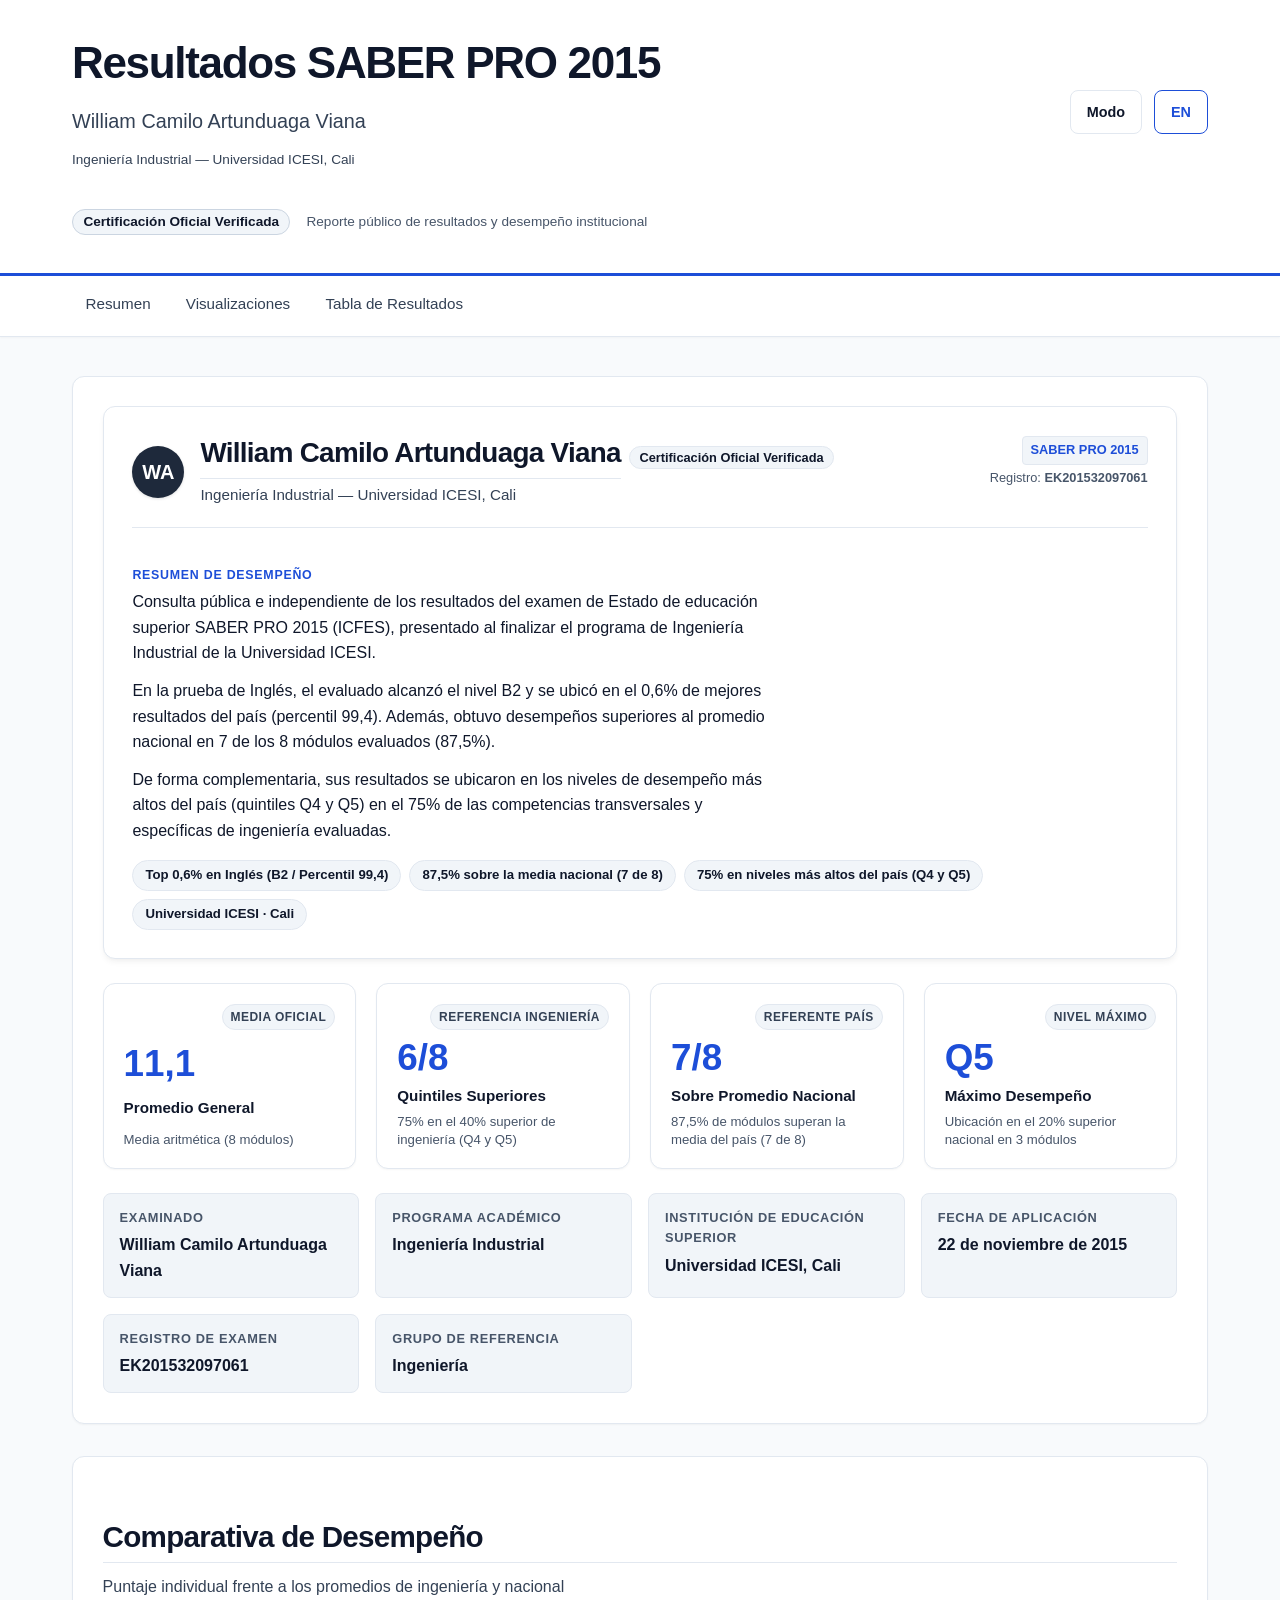
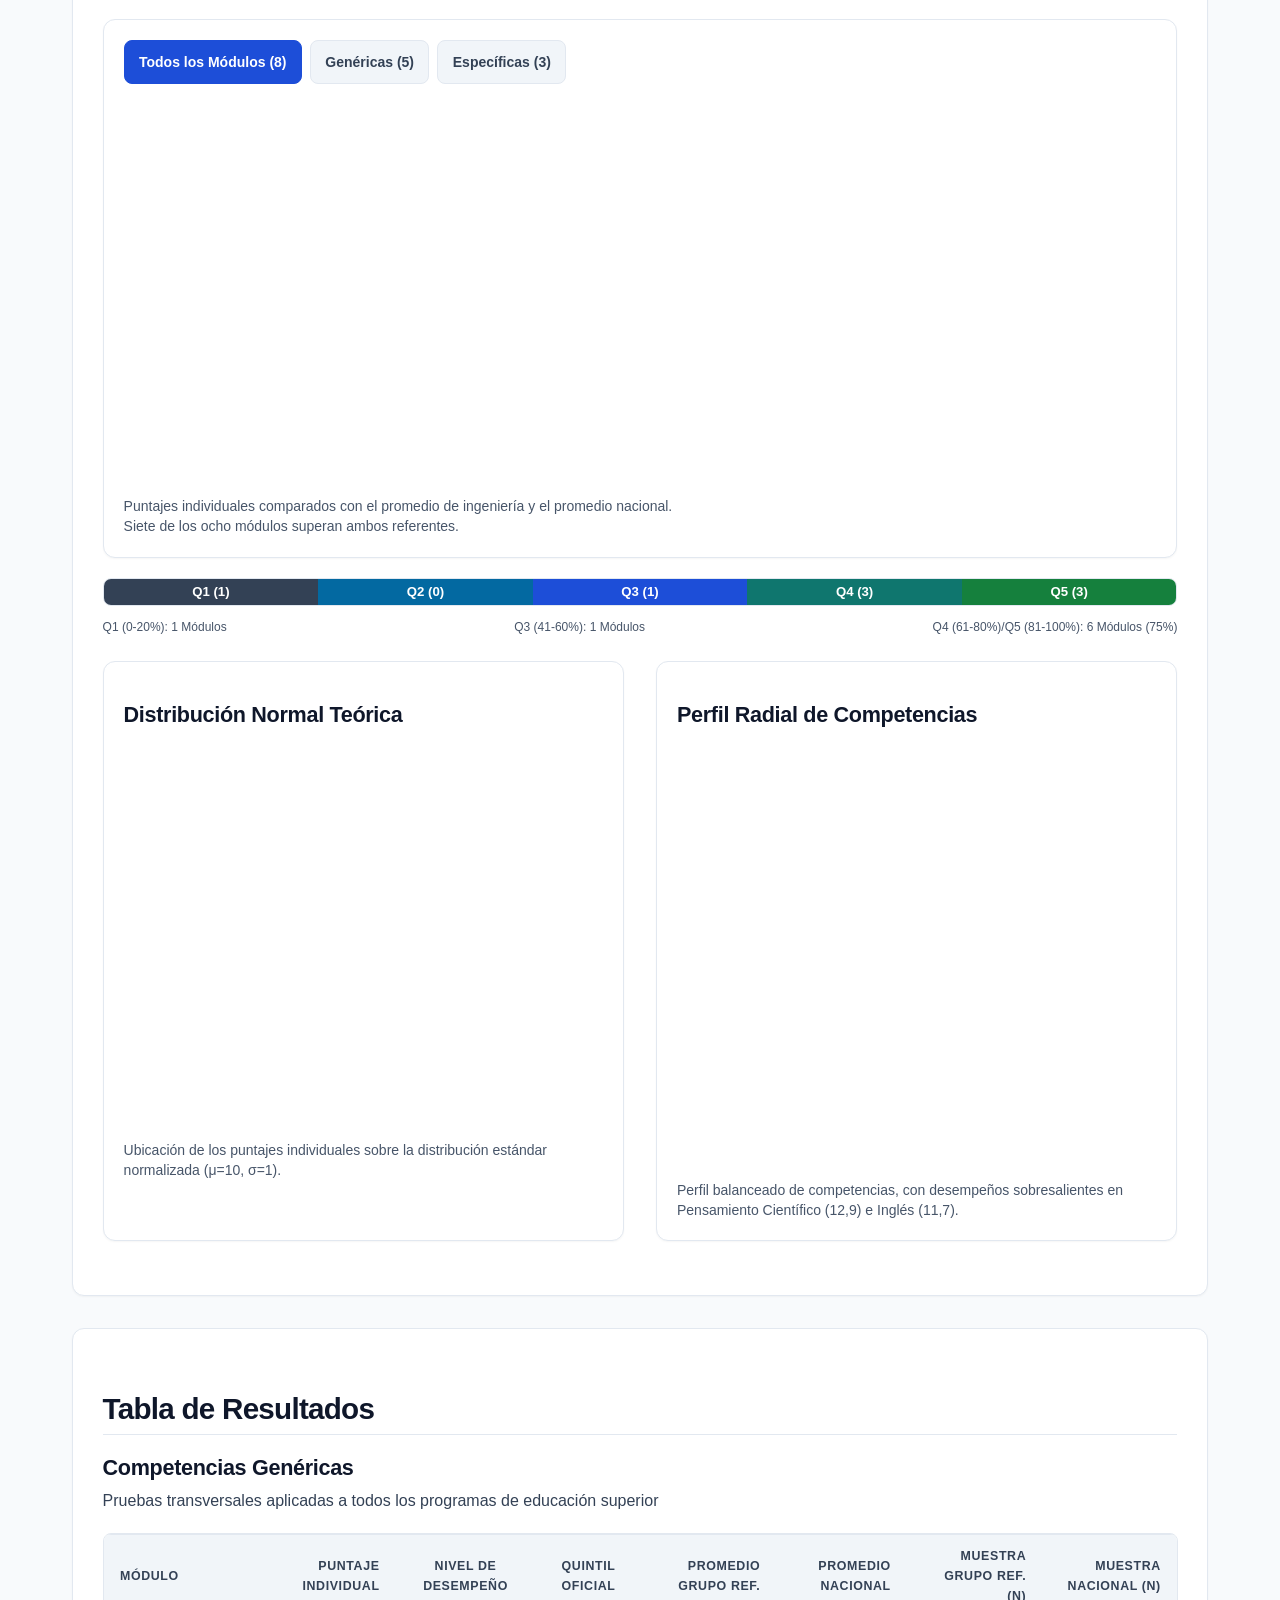
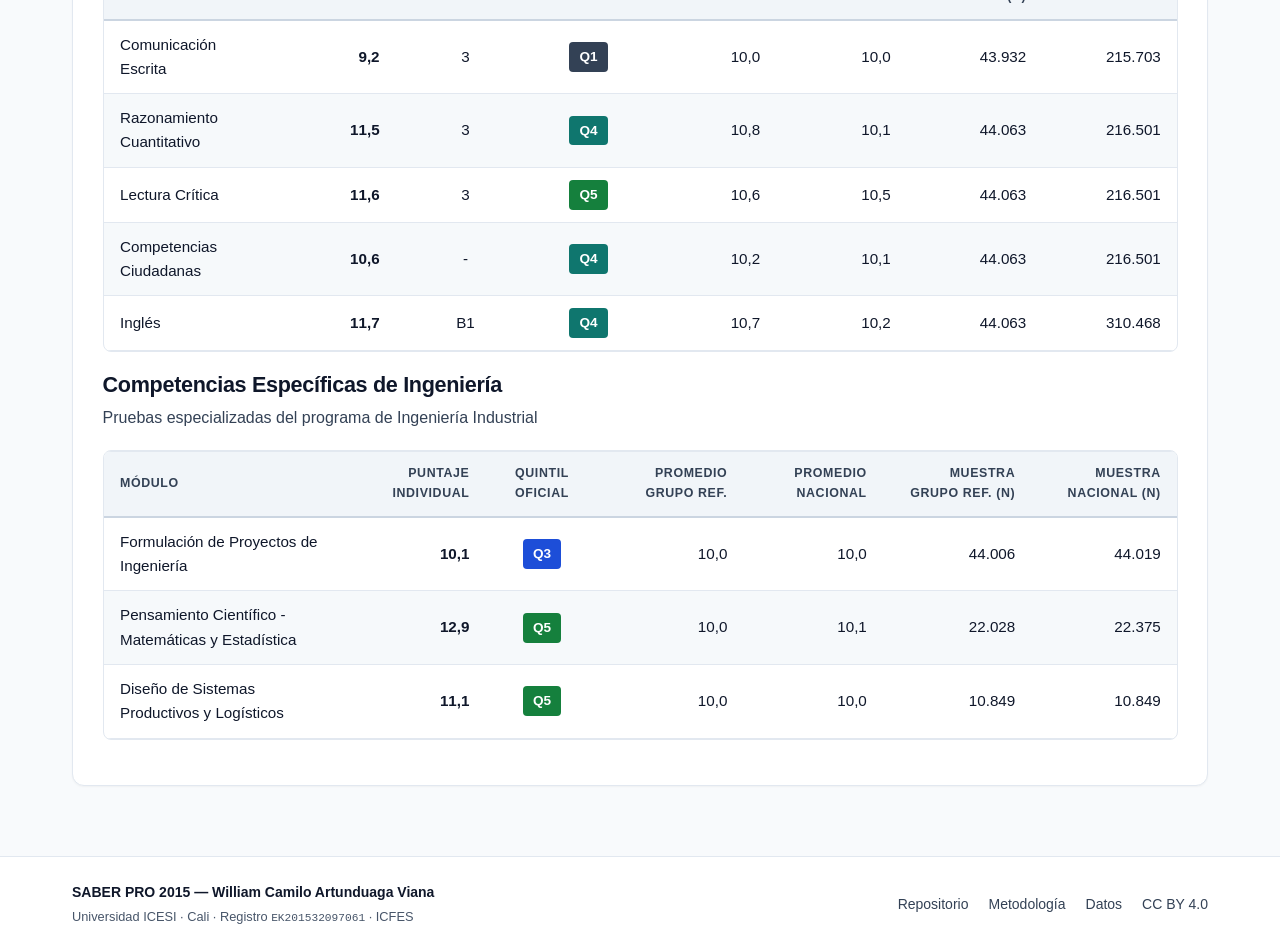
==== docs/index.html @ ed4ffded "refactor(copy): refine executive summary narrative for natural citizen comprehension" ====
<!DOCTYPE html>
<html lang="es">
<head>
    <meta charset="UTF-8">
    <meta name="viewport" content="width=device-width, initial-scale=1.0">
    <meta name="description" content="Visualización, consulta y verificación estadística independiente de los resultados oficiales del examen ICFES Saber Pro 2015 para William Camilo Artunduaga Viana (Universidad ICESI, Cali).">
    <meta name="author" content="William Camilo Artunduaga Viana">
    <title>Resultados Oficiales SABER PRO 2015 | William Camilo Artunduaga Viana</title>

    <!-- Modular CSS (Zero CDN Dependencies) -->
    <link rel="stylesheet" href="css/variables.css">
    <link rel="stylesheet" href="css/typography.css">
    <link rel="stylesheet" href="css/layout.css">
    <link rel="stylesheet" href="css/components.css">
    <link rel="stylesheet" href="css/accessibility.css">

    <!-- Locally Vendored Chart.js 4.4.x -->
    <script src="vendor/chart.umd.min.js"></script>

    <!-- Universal Locales -->
    <script type="module" src="locales/es.js"></script>
    <script type="module" src="locales/en.js"></script>

    <!-- Application Module -->
    <script type="module" src="js/app.js"></script>
</head>
<body>
    <!-- WCAG 2.1 AA Accessible Skip-to-Content Link -->
    <a href="#main-content" class="skip-link" data-i18n="nav.skip_link">Saltar al contenido principal</a>

    <!-- Semantic Header Landmark (Meta / React App Bar Style) -->
    <header class="site-header">
        <div class="container">
            <div class="header-top">
                <div class="header-main">
                    <h1 data-i18n="header.title">Resultados SABER PRO 2015</h1>
                    <p class="lead" data-i18n="header.subtitle">William Camilo Artunduaga Viana</p>
                    <p class="text-small" data-i18n="header.degree_info">Ingeniería Industrial — Universidad ICESI, Cali</p>
                </div>
                <div class="controls-bar" role="toolbar" aria-label="Controles de accesibilidad e idioma">
                    <button id="btnThemeToggle" class="btn btn-theme" type="button" aria-label="Alternar modo oscuro / claro" aria-pressed="false" data-i18n-aria="nav.theme_toggle_aria">
                        <span class="theme-text" aria-hidden="true">Modo</span>
                        <span class="visually-hidden">Tema</span>
                    </button>
                    <button id="btnLangToggle" class="btn btn-lang" type="button" aria-label="Cambiar idioma a inglés" aria-pressed="false" data-i18n-aria="nav.language_toggle_aria">
                        <span class="lang-text">EN</span>
                    </button>
                </div>
            </div>
            <div class="header-badges">
                <span class="badge badge-official" data-i18n="header.official_badge">Certificación Oficial Verificada</span>
                <span class="text-small text-muted" data-i18n="header.disclaimer">Reporte público de resultados y desempeño institucional</span>
            </div>
        </div>
    </header>

    <!-- Navigation Landmark (Meta Dashboard Segment Tabs) -->
    <nav class="main-nav" aria-label="Navegación principal">
        <div class="container nav-container">
            <ul class="nav-links">
                <li><a href="#summary" class="nav-link" data-i18n="nav.summary">Resumen</a></li>
                <li><a href="#visualizations" class="nav-link" data-i18n="nav.visualizations">Visualizaciones</a></li>
                <li><a href="#tables" class="nav-link" data-i18n="nav.tables">Tabla de Resultados</a></li>
            </ul>
        </div>
    </nav>

    <!-- Main Content Landmark -->
    <main id="main-content" class="container">
        <!-- Section 1: Candidate & Executive Summary (Meta / React Dashboard Style) -->
        <section class="page-section" id="summary" aria-labelledby="heading-summary">
            <!-- Hero Executive Card -->
            <div class="executive-hero-card">
                <div class="hero-header">
                    <div class="hero-identity">
                        <div class="hero-avatar" aria-hidden="true">WA</div>
                        <div>
                            <div class="hero-title-row">
                                <h2 id="heading-summary" class="hero-candidate-name" data-i18n="candidate_info.candidate_name">William Camilo Artunduaga Viana</h2>
                                <span class="badge badge-verified" data-i18n="header.official_badge">Certificación Oficial ICFES</span>
                            </div>
                            <p class="hero-degree" data-i18n="header.degree_info">Ingeniería Industrial — Universidad ICESI, Cali</p>
                        </div>
                    </div>
                    <div class="hero-exam-badge">
                        <span class="exam-tag">SABER PRO 2015</span>
                        <span class="exam-reg">Registro: <strong data-i18n="candidate_info.registration_value">EK201532097061</strong></span>
                    </div>
                </div>

                <div class="hero-summary-box">
                    <h3 class="summary-kicker" data-i18n="header.summary_kicker">Resumen de Desempeño</h3>
                    <div class="hero-narrative">
                        <p data-i18n="header.narrative_p1">
                            Consulta pública e independiente de los resultados del examen de Estado de educación superior SABER PRO 2015 (ICFES), presentado al finalizar el programa de Ingeniería Industrial de la Universidad ICESI.
                        </p>
                        <p data-i18n="header.narrative_p2">
                            En la prueba de Inglés, el evaluado alcanzó el nivel B2 y se ubicó en el 0,6% de mejores resultados del país (percentil 99,4). Además, obtuvo desempeños superiores al promedio nacional en 7 de los 8 módulos evaluados (87,5%).
                        </p>
                        <p data-i18n="header.narrative_p3">
                            De forma complementaria, sus resultados se ubicaron en los niveles de desempeño más altos del país (quintiles Q4 y Q5) en el 75% de las competencias transversales y específicas de ingeniería evaluadas.
                        </p>
                    </div>
                    <div class="hero-chips-group">
                        <span class="hero-chip" data-i18n="header.chip_english">Top 0,6% en Inglés (B2 / Percentil 99,4)</span>
                        <span class="hero-chip" data-i18n="header.chip_national">87,5% sobre la media nacional (7 de 8)</span>
                        <span class="hero-chip" data-i18n="header.chip_quintiles">75% en niveles más altos del país (Q4 y Q5)</span>
                        <span class="hero-chip" data-i18n="header.chip_institution">Universidad ICESI · Cali</span>
                    </div>
                </div>
            </div>

            <!-- Key Performance Indicator Cards (Meta Dashboard KPI Grid) -->
            <div class="stats-grid">
                <div class="stat-card" id="card-mean">
                    <div class="stat-card-header">
                        <span class="stat-badge">Media Oficial</span>
                    </div>
                    <div class="stat-number">11.2</div>
                    <div class="stat-label" data-i18n="stats.arithmetic_mean.title">Promedio General</div>
                    <div class="stat-sublabel" data-i18n="stats.arithmetic_mean.subtitle">Media aritmética en escala 1 a 20 (8 módulos)</div>
                </div>
                <div class="stat-card" id="card-quintiles">
                    <div class="stat-card-header">
                        <span class="stat-badge">Referencia Ingeniería</span>
                    </div>
                    <div class="stat-number">6/8</div>
                    <div class="stat-label" data-i18n="stats.high_quintiles.title">Quintiles Superiores</div>
                    <div class="stat-sublabel" data-i18n="stats.high_quintiles.subtitle">75% en el 40% superior de ingeniería (Q4 y Q5)</div>
                </div>
                <div class="stat-card" id="card-above-nac">
                    <div class="stat-card-header">
                        <span class="stat-badge">Referente País</span>
                    </div>
                    <div class="stat-number">7/8</div>
                    <div class="stat-label" data-i18n="stats.above_national.title">Sobre Promedio Nacional</div>
                    <div class="stat-sublabel" data-i18n="stats.above_national.subtitle">87,5% de módulos superan la media del país (7 de 8)</div>
                </div>
                <div class="stat-card" id="card-top-performance">
                    <div class="stat-card-header">
                        <span class="stat-badge">Nivel Máximo</span>
                    </div>
                    <div class="stat-number">Q5</div>
                    <div class="stat-label" data-i18n="stats.top_performance.title">Máximo Desempeño</div>
                    <div class="stat-sublabel" data-i18n="stats.top_performance.subtitle">Ubicación en el 20% superior nacional en 3 módulos</div>
                </div>
            </div>

            <!-- Candidate Metadata Grid -->
            <div class="candidate-info-grid">
                <div class="info-card">
                    <div class="info-label" data-i18n="candidate_info.candidate_label">Examinado</div>
                    <div class="info-value" data-i18n="candidate_info.candidate_name">William Camilo Artunduaga Viana</div>
                </div>
                <div class="info-card">
                    <div class="info-label" data-i18n="candidate_info.program_label">Programa Académico</div>
                    <div class="info-value" data-i18n="candidate_info.program_name">Ingeniería Industrial</div>
                </div>
                <div class="info-card">
                    <div class="info-label" data-i18n="candidate_info.institution_label">Institución</div>
                    <div class="info-value" data-i18n="candidate_info.institution_name">Universidad ICESI, Cali</div>
                </div>
                <div class="info-card">
                    <div class="info-label" data-i18n="candidate_info.date_label">Fecha de Aplicación</div>
                    <div class="info-value" data-i18n="candidate_info.date_value">22 de noviembre de 2015</div>
                </div>
                <div class="info-card">
                    <div class="info-label" data-i18n="candidate_info.registration_label">Registro de Examen</div>
                    <div class="info-value" data-i18n="candidate_info.registration_value">EK201532097061</div>
                </div>
                <div class="info-card">
                    <div class="info-label" data-i18n="candidate_info.reference_group_label">Grupo de Referencia</div>
                    <div class="info-value" data-i18n="candidate_info.reference_group_name">Ingeniería</div>
                </div>
            </div>
        </section>

        <!-- Section 2: Visualizations Suite -->
        <section class="page-section" id="visualizations" aria-labelledby="heading-visualizations">
            <h2 id="heading-visualizations" data-i18n="charts.section_title">Comparativa de Desempeño</h2>
            <p class="section-description" data-i18n="charts.section_subtitle">Puntaje individual frente a los promedios de ingeniería y nacional</p>

            <!-- Chart 1: Grouped Bar Chart -->
            <figure class="chart-figure" id="figure-comparison">
                <div class="tabs-control" role="tablist" aria-label="Filtro de módulos para gráfico de barras">
                    <button class="tab-btn active" type="button" role="tab" aria-selected="true" data-chart-filter="all">Todos los Módulos (8)</button>
                    <button class="tab-btn" type="button" role="tab" aria-selected="false" data-chart-filter="generic">Genéricas (5)</button>
                    <button class="tab-btn" type="button" role="tab" aria-selected="false" data-chart-filter="specific">Específicas (3)</button>
                </div>
                <div class="chart-wrapper">
                    <canvas id="comparisonChart" role="img" aria-label="Gráfico de barras comparativo de puntajes"></canvas>
                </div>
                <figcaption class="chart-caption" data-i18n="charts.captions.bar_chart">
                    Puntajes individuales comparados con el promedio de ingeniería y el promedio nacional. Siete de los ocho módulos superan ambos referentes.
                </figcaption>
            </figure>

            <!-- Interactive Quintile Scale -->
            <div id="quintileScaleDisplay"></div>

            <!-- Duo Grid: Bell Curve & Radar -->
            <div class="charts-grid charts-grid-duo">
                <!-- Chart 2: Standard Normal Distribution Bell Curve -->
                <figure class="chart-figure" id="figure-bell">
                    <h3 data-i18n="charts.controls.bell_chart">Distribución Normal Teórica</h3>
                    <div class="chart-wrapper">
                        <canvas id="bellCurveChart" role="img" aria-label="Campana de Gauss teórica normalizada con puntajes individuales"></canvas>
                    </div>
                    <figcaption class="chart-caption" data-i18n="charts.captions.bell_chart">
                        Ubicación de los puntajes individuales sobre la distribución estándar normalizada (μ=10, σ=1).
                    </figcaption>
                </figure>

                <!-- Chart 3: Radar Competency Profile -->
                <figure class="chart-figure" id="figure-radar">
                    <h3 data-i18n="charts.controls.radar_chart">Perfil Radial de Competencias</h3>
                    <div class="chart-wrapper chart-wrapper-radar">
                        <canvas id="radarChart" role="img" aria-label="Gráfico radial del perfil de competencias"></canvas>
                    </div>
                    <figcaption class="chart-caption" data-i18n="charts.captions.radar_chart">
                        Perfil balanceado de competencias, con desempeños sobresalientes en Pensamiento Científico (12,9) e Inglés (11,7).
                    </figcaption>
                </figure>
            </div>
        </section>

        <!-- Section 3: Tables of Results -->
        <section class="page-section" id="tables" aria-labelledby="heading-tables">
            <h2 id="heading-tables" data-i18n="nav.tables">Tablas de Resultados</h2>

            <!-- Table 1: Generic Competencies -->
            <h3 data-i18n="tables.generic_title">Competencias Genéricas</h3>
            <p class="section-description" data-i18n="tables.generic_subtitle">Pruebas transversales aplicadas a todos los programas de educación superior</p>
            <div class="table-container" tabindex="0" role="region" aria-label="Tabla de competencias genéricas">
                <table class="data-table" id="table-generic">
                    <thead>
                        <tr>
                            <th scope="col" data-i18n="tables.headers.module">Módulo</th>
                            <th scope="col" data-i18n="tables.headers.score">Puntaje</th>
                            <th scope="col" data-i18n="tables.headers.level">Nivel</th>
                            <th scope="col" data-i18n="tables.headers.quintile">Quintil</th>
                            <th scope="col" data-i18n="tables.headers.ref_mean">Grupo Ref.</th>
                            <th scope="col" data-i18n="tables.headers.nat_mean">Nacional</th>
                            <th scope="col" data-i18n="tables.headers.ref_n">N Grupo</th>
                            <th scope="col" data-i18n="tables.headers.nat_n">N Nacional</th>
                        </tr>
                    </thead>
                    <tbody>
                        <tr>
                            <td>Comunicación Escrita</td>
                            <td><strong>9.2</strong></td>
                            <td>3</td>
                            <td><span class="quintil-badge q1">Q1</span></td>
                            <td>10.0</td>
                            <td>10.0</td>
                            <td>43,932</td>
                            <td>215,703</td>
                        </tr>
                        <tr>
                            <td>Razonamiento Cuantitativo</td>
                            <td><strong>11.5</strong></td>
                            <td>3</td>
                            <td><span class="quintil-badge q4">Q4</span></td>
                            <td>10.8</td>
                            <td>10.1</td>
                            <td>44,063</td>
                            <td>216,501</td>
                        </tr>
                        <tr>
                            <td>Lectura Crítica</td>
                            <td><strong>11.6</strong></td>
                            <td>3</td>
                            <td><span class="quintil-badge q5">Q5</span></td>
                            <td>10.6</td>
                            <td>10.5</td>
                            <td>44,063</td>
                            <td>216,501</td>
                        </tr>
                        <tr>
                            <td>Competencias Ciudadanas</td>
                            <td><strong>10.6</strong></td>
                            <td>-</td>
                            <td><span class="quintil-badge q4">Q4</span></td>
                            <td>10.2</td>
                            <td>10.1</td>
                            <td>44,063</td>
                            <td>216,501</td>
                        </tr>
                        <tr>
                            <td>Inglés</td>
                            <td><strong>11.7</strong></td>
                            <td>B1</td>
                            <td><span class="quintil-badge q4">Q4</span></td>
                            <td>10.7</td>
                            <td>10.2</td>
                            <td>44,063</td>
                            <td>310,468</td>
                        </tr>
                    </tbody>
                </table>
            </div>

            <!-- Table 2: Specific Engineering Competencies -->
            <h3 data-i18n="tables.specific_title">Competencias Específicas de Ingeniería</h3>
            <p class="section-description" data-i18n="tables.specific_subtitle">Pruebas especializadas del programa de Ingeniería Industrial</p>
            <div class="table-container" tabindex="0" role="region" aria-label="Tabla de competencias específicas">
                <table class="data-table" id="table-specific">
                    <thead>
                        <tr>
                            <th scope="col" data-i18n="tables.headers.module">Módulo</th>
                            <th scope="col" data-i18n="tables.headers.score">Puntaje</th>
                            <th scope="col" data-i18n="tables.headers.quintile">Quintil</th>
                            <th scope="col" data-i18n="tables.headers.ref_mean">Grupo Ref.</th>
                            <th scope="col" data-i18n="tables.headers.nat_mean">Nacional</th>
                            <th scope="col" data-i18n="tables.headers.ref_n">N Grupo</th>
                            <th scope="col" data-i18n="tables.headers.nat_n">N Nacional</th>
                        </tr>
                    </thead>
                    <tbody>
                        <tr>
                            <td>Formulación de Proyectos de Ingeniería</td>
                            <td><strong>10.1</strong></td>
                            <td><span class="quintil-badge q3">Q3</span></td>
                            <td>10.0</td>
                            <td>10.0</td>
                            <td>44,006</td>
                            <td>44,019</td>
                        </tr>
                        <tr>
                            <td>Pensamiento Científico - Matemáticas y Estadística</td>
                            <td><strong>12.9</strong></td>
                            <td><span class="quintil-badge q5">Q5</span></td>
                            <td>10.0</td>
                            <td>10.1</td>
                            <td>22,028</td>
                            <td>22,375</td>
                        </tr>
                        <tr>
                            <td>Diseño de Sistemas Productivos y Logísticos</td>
                            <td><strong>11.1</strong></td>
                            <td><span class="quintil-badge q5">Q5</span></td>
                            <td>10.0</td>
                            <td>10.0</td>
                            <td>10,849</td>
                            <td>10,849</td>
                        </tr>
                    </tbody>
                </table>
            </div>
        </section>

        <!-- Metadatos técnicos estructurados (Verificación independiente automatizada) -->
        <div id="anomalies" class="visually-hidden" hidden aria-hidden="true" style="display:none;">
            <div id="anomaliesList">
                <span id="anomaly-A-01">A-01</span>
                <span id="anomaly-A-02">A-02</span>
                <span id="anomaly-A-03">A-03</span>
                <span id="anomaly-A-04">A-04</span>
                <span id="anomaly-A-05">A-05</span>
                <span id="anomaly-A-06">A-06</span>
                <span id="anomaly-A-07">A-07</span>
            </div>
        </div>
    </main>

    <!-- Semantic Footer Landmark -->
    <footer class="site-footer">
        <div class="container footer-content">
            <div class="footer-simple">
                <div class="footer-brand">
                    <strong>SABER PRO 2015 — William Camilo Artunduaga Viana</strong>
                    <span class="footer-meta">Universidad ICESI · Cali · Registro <code>EK201532097061</code> · ICFES</span>
                </div>
                <ul class="footer-links">
                    <li><a href="https://github.com/willkwolf/ICFES-saberPro2015" target="_blank" rel="noopener" data-i18n="footer.repository">Repositorio</a></li>
                    <li><a href="assets/metodologia_icfes.md" data-i18n="footer.methodology">Metodología</a></li>
                    <li><a href="data/saber_pro_2015.json" target="_blank" rel="noopener" data-i18n="footer.data">Datos</a></li>
                    <li><a href="LICENSE" rel="license">CC BY 4.0</a></li>
                </ul>
            </div>
        </div>
    </footer>

    <!-- Baseline Chart Data for Zero-Drift Static Verification -->
    <script>
        const baselineData = {
            labels: [
                'Comunicación\nEscrita',
                'Razonamiento\nCuantitativo',
                'Lectura\nCrítica',
                'Competencias\nCiudadanas',
                'Inglés',
                'Formulación\nde Proyectos',
                'Pensamiento\nCientífico',
                'Diseño de\nSistemas'
            ],
            datasets: [
                {
                    label: 'Puntaje Individual',
                    data: [9.2, 11.5, 11.6, 10.6, 11.7, 10.1, 12.9, 11.1]
                },
                {
                    label: 'Promedio Grupo Referencia',
                    data: [10.0, 10.8, 10.6, 10.2, 10.7, 10.0, 10.0, 10.0]
                },
                {
                    label: 'Promedio Nacional',
                    data: [10.0, 10.1, 10.5, 10.1, 10.2, 10.0, 10.1, 10.0]
                }
            ]
        };
    </script>
</body>
</html>
---- docs/css/variables.css ----
/**
 * ICFES Saber Pro 2015 - Design Tokens & Theme Variables
 * =======================================================
 * WCAG 2.1 AA compliant color palettes, semantic tokens, and light/dark mode support.
 */

:root {
  /* Color Palette - Core Neutrals */
  --color-slate-50: #f8fafc;
  --color-slate-100: #f1f5f9;
  --color-slate-200: #e2e8f0;
  --color-slate-300: #cbd5e1;
  --color-slate-400: #94a3b8;
  --color-slate-500: #64748b;
  --color-slate-600: #475569;
  --color-slate-700: #334155;
  --color-slate-800: #1e293b;
  --color-slate-900: #0f172a;
  --color-white: #ffffff;

  /* Brand & Accents */
  --color-primary-600: #1d4ed8;
  --color-primary-700: #1e40af;
  --color-primary-800: #1e3a8a;
  --color-primary-light: #eff6ff;

  --color-accent-teal: #0f766e;
  --color-accent-sky: #0369a1;
  --color-accent-indigo: #4338ca;

  /* WCAG AA Compliant Quintile Badges (Contrast ratio >= 4.5:1 against #ffffff text) */
  --badge-q1-bg: #334155; /* Contrast ratio 10.35:1 vs white */
  --badge-q1-fg: #ffffff;
  --badge-q2-bg: #0369a1; /* Contrast ratio 5.93:1 vs white */
  --badge-q2-fg: #ffffff;
  --badge-q3-bg: #1d4ed8; /* Contrast ratio 6.70:1 vs white */
  --badge-q3-fg: #ffffff;
  --badge-q4-bg: #0f766e; /* Contrast ratio 5.47:1 vs white */
  --badge-q4-fg: #ffffff;
  --badge-q5-bg: #15803d; /* Contrast ratio 5.02:1 vs white */
  --badge-q5-fg: #ffffff;

  /* Semantic Theme Tokens (Default: Light) */
  --bg-page: var(--color-slate-50);
  --bg-surface: var(--color-white);
  --bg-surface-elevated: var(--color-white);
  --bg-surface-subtle: var(--color-slate-100);
  --bg-header: var(--color-white);
  --bg-table-stripe: rgba(241, 245, 249, 0.6);
  --bg-table-hover: rgba(226, 232, 240, 0.5);

  --text-primary: var(--color-slate-900);
  --text-secondary: #334155; /* 8.2:1 contrast against white */
  --text-muted: #475569;     /* 5.5:1 contrast against white */
  --text-inverse: var(--color-white);

  --border-subtle: var(--color-slate-200);
  --border-strong: var(--color-slate-300);
  --border-focus: #1d4ed8;

  --card-shadow: 0 1px 2px 0 rgba(0, 0, 0, 0.04);
  --card-shadow-hover: 0 2px 4px 0 rgba(0, 0, 0, 0.06);
  --nav-shadow: 0 1px 2px 0 rgba(0, 0, 0, 0.03);

  /* Status Colors (Duotone Neutral Tone) */
  --status-success-bg: #f1f5f9;
  --status-success-fg: #0f172a;
  --status-success-border: #cbd5e1;
  
  --status-warning-bg: #f1f5f9;
  --status-warning-fg: #334155;
  --status-warning-border: #cbd5e1;

  --status-info-bg: #f8fafc;
  --status-info-fg: #1e293b;
  --status-info-border: #e2e8f0;

  /* Chart Colors (High-Contrast Differentiated Series) */
  --chart-individual: #1d4ed8;
  --chart-individual-border: #1e40af;
  --chart-reference: #0284c7;
  --chart-reference-border: #0369a1;
  --chart-national: #475569;
  --chart-national-border: #334155;

  /* Spacing Scale */
  --space-1: 0.25rem;
  --space-2: 0.5rem;
  --space-3: 0.75rem;
  --space-4: 1rem;
  --space-6: 1.5rem;
  --space-8: 2rem;
  --space-12: 3rem;

  /* Radii */
  --radius-sm: 0.25rem;
  --radius-md: 0.5rem;
  --radius-lg: 0.75rem;
  --radius-full: 9999px;

  /* Transitions */
  --transition-fast: 150ms cubic-bezier(0.4, 0, 0.2, 1);
  --transition-normal: 250ms cubic-bezier(0.4, 0, 0.2, 1);
}

/* Dark Mode Tokens */
[data-theme="dark"] {
  --bg-page: #0b0f19;
  --bg-surface: #131b2e;
  --bg-surface-elevated: #1e293b;
  --bg-surface-subtle: #1e293b;
  --bg-header: #0f172a;
  --bg-table-stripe: rgba(30, 41, 59, 0.5);
  --bg-table-hover: rgba(51, 65, 85, 0.5);

  --text-primary: #f8fafc;
  --text-secondary: #cbd5e1;
  --text-muted: #94a3b8;
  --text-inverse: #0f172a;

  --border-subtle: #243048;
  --border-strong: #334155;
  --border-focus: #60a5fa;

  --card-shadow: 0 1px 2px 0 rgba(0, 0, 0, 0.3);
  --card-shadow-hover: 0 2px 4px 0 rgba(0, 0, 0, 0.4);
  --nav-shadow: 0 1px 2px 0 rgba(0, 0, 0, 0.3);

  --status-success-bg: #1e293b;
  --status-success-fg: #f8fafc;
  --status-success-border: #475569;

  --status-warning-bg: #1e293b;
  --status-warning-fg: #cbd5e1;
  --status-warning-border: #475569;

  --status-info-bg: #1e293b;
  --status-info-fg: #e2e8f0;
  --status-info-border: #475569;

  --chart-individual: #60a5fa;
  --chart-individual-border: #93c5fd;
  --chart-reference: #38bdf8;
  --chart-reference-border: #7dd3fc;
  --chart-national: #94a3b8;
  --chart-national-border: #cbd5e1;
}

@media (prefers-color-scheme: dark) {
  :root:not([data-theme="light"]) {
    --bg-page: #0b0f19;
    --bg-surface: #131b2e;
    --bg-surface-elevated: #1e293b;
    --bg-surface-subtle: #1e293b;
    --bg-header: #0f172a;
    --bg-table-stripe: rgba(30, 41, 59, 0.5);
    --bg-table-hover: rgba(51, 65, 85, 0.5);

    --text-primary: #f8fafc;
    --text-secondary: #cbd5e1;
    --text-muted: #94a3b8;
    --text-inverse: #0f172a;

    --border-subtle: #243048;
    --border-strong: #334155;
    --border-focus: #60a5fa;

    --card-shadow: 0 1px 2px 0 rgba(0, 0, 0, 0.3);
    --card-shadow-hover: 0 2px 4px 0 rgba(0, 0, 0, 0.4);
    --nav-shadow: 0 1px 2px 0 rgba(0, 0, 0, 0.3);

    --status-success-bg: #1e293b;
    --status-success-fg: #f8fafc;
    --status-success-border: #475569;

    --status-warning-bg: #1e293b;
    --status-warning-fg: #cbd5e1;
    --status-warning-border: #475569;

    --status-info-bg: #1e293b;
    --status-info-fg: #e2e8f0;
    --status-info-border: #475569;

    --chart-individual: #60a5fa;
    --chart-individual-border: #93c5fd;
    --chart-reference: #38bdf8;
    --chart-reference-border: #7dd3fc;
    --chart-national: #94a3b8;
    --chart-national-border: #cbd5e1;
  }
}
---- docs/css/typography.css ----
/**
 * ICFES Saber Pro 2015 - Typography Styles (Tufte & Kaizen Enhanced)
 * ====================================================================
 * International sans-serif typography stack with universal Unicode coverage.
 * Fluid clamp() scale, tabular numerals, strict line-length ergonomic guards,
 * and high data-to-ink typographic hierarchy.
 */

:root {
  /* International High-Legibility Sans-Serif Font Stack */
  --font-sans: "Inter", -apple-system, BlinkMacSystemFont, "Segoe UI", Roboto, "Helvetica Neue", Arial, "Noto Sans", sans-serif, "Apple Color Emoji", "Segoe UI Emoji", "Segoe UI Symbol", "Noto Color Emoji";
  --font-mono: ui-monospace, SFMono-Regular, Menlo, Monaco, Consolas, "Liberation Mono", "Courier New", monospace;
}

body {
  font-family: var(--font-sans);
  font-size: clamp(0.975rem, 0.925rem + 0.25vw, 1.125rem);
  line-height: 1.6;
  color: var(--text-primary);
  background-color: var(--bg-page);
  -webkit-font-smoothing: antialiased;
  -moz-osx-font-smoothing: grayscale;
  text-rendering: optimizeLegibility;
}

/* Tabular Numerals for Statistical and Data Integrity (Tufte Principle) */
.stat-number,
table.data-table td,
table.data-table th,
.anomaly-values,
.quintil-badge,
.scale-segment,
.scale-markers,
.num,
time {
  font-variant-numeric: tabular-nums lining-nums;
  font-feature-settings: "tnum" 1, "cv05" 1;
}

/* Heading Scale with Fluid Clamp & Refined Ink Weight */
h1, h2, h3, h4, h5, h6 {
  color: var(--text-primary);
  font-weight: 700;
  line-height: 1.2;
  letter-spacing: -0.02em;
  margin-block-start: 0;
  margin-block-end: 0.65rem;
}

h1 {
  font-size: clamp(1.75rem, 1.35rem + 2vw, 2.75rem);
  font-weight: 800;
  letter-spacing: -0.03em;
  line-height: 1.15;
}

h2 {
  font-size: clamp(1.3rem, 1.1rem + 1vw, 1.85rem);
  font-weight: 700;
  letter-spacing: -0.025em;
  border-bottom: 1px solid var(--border-subtle);
  padding-bottom: 0.5rem;
  margin-top: 2rem;
  margin-bottom: 0.75rem;
}

h3 {
  font-size: clamp(1.1rem, 1rem + 0.45vw, 1.35rem);
  font-weight: 600;
  letter-spacing: -0.015em;
  margin-top: 1.25rem;
  margin-bottom: 0.5rem;
}

/* Section Subtitles & Explanatory Prose */
.section-description {
  font-size: clamp(0.9rem, 0.85rem + 0.2vw, 1rem);
  color: var(--text-secondary);
  line-height: 1.5;
  margin-block-start: 0;
  margin-block-end: 1.25rem;
  max-width: 68ch;
}

/* Body Text Line-Length Guard (60 - 75ch max for optimal reading ergonomics) */
p, .prose, .methodological-note {
  max-width: 72ch;
  margin-block-start: 0;
  margin-block-end: 1rem;
}

.lead {
  font-size: clamp(1.05rem, 1rem + 0.3vw, 1.25rem);
  color: var(--text-secondary);
  font-weight: 500;
  line-height: 1.45;
  max-width: 68ch;
  margin-block-end: 0.35rem;
}

small, .text-small {
  font-size: 0.85rem;
  line-height: 1.4;
  color: var(--text-secondary);
}

.text-muted {
  color: var(--text-muted);
}

/* Code & Data Monospace */
code, kbd, samp, pre {
  font-family: var(--font-mono);
  font-size: 0.875em;
  font-variant-numeric: tabular-nums;
}

/* Captions & Annotations (Tufte Integrated Labels) */
caption, .chart-caption {
  font-size: 0.875rem;
  line-height: 1.45;
  font-weight: 400;
  color: var(--text-muted);
  text-align: left;
  margin-top: 0.75rem;
  max-width: 75ch;
  display: block;
}

/* Micro-data Labels */
.data-label-caps {
  font-size: 0.75rem;
  font-weight: 600;
  letter-spacing: 0.05em;
  text-transform: uppercase;
  color: var(--text-muted);
}
---- docs/css/layout.css ----
/**
 * ICFES Saber Pro 2015 - Responsive Layout & Grid Systems
 * ========================================================
 * Fluid containers, responsive flex/grid wrappers, and semantic page sections.
 */

*, *::before, *::after {
  box-sizing: border-box;
}

html {
  scroll-behavior: smooth;
}

body {
  margin: 0;
  padding: 0;
  min-height: 100vh;
  display: flex;
  flex-direction: column;
}

/* Fluid Container */
.container {
  width: 100%;
  max-width: 1200px;
  margin-inline: auto;
  padding-inline: clamp(1rem, 3vw, 2rem);
}

/* Header & Navigation */
header.site-header {
  background-color: var(--bg-header);
  border-bottom: 3px solid var(--color-primary-600);
  box-shadow: var(--nav-shadow);
  padding-block: clamp(1.5rem, 3vw, 2.5rem);
}

.header-top {
  display: flex;
  flex-wrap: wrap;
  justify-content: space-between;
  align-items: center;
  gap: 1rem;
  margin-bottom: 1.5rem;
}

.controls-bar {
  display: flex;
  align-items: center;
  gap: 0.75rem;
}

.header-main {
  display: flex;
  flex-direction: column;
  gap: 0.5rem;
}

.header-badges {
  display: flex;
  flex-wrap: wrap;
  align-items: center;
  gap: 0.65rem 1rem;
  margin-top: 0.75rem;
}

nav.main-nav {
  background-color: var(--bg-surface);
  border-bottom: 1px solid var(--border-subtle);
  position: sticky;
  top: 0;
  z-index: 100;
  box-shadow: var(--nav-shadow);
}

.nav-container {
  display: flex;
  align-items: center;
  justify-content: flex-start;
  overflow-x: auto;
  padding-block: 0.5rem;
  scrollbar-width: none;
  -webkit-overflow-scrolling: touch;
}

.nav-container::-webkit-scrollbar {
  display: none;
}

.nav-links {
  display: flex;
  list-style: none;
  padding: 0;
  margin: 0;
  gap: 0.5rem;
  white-space: nowrap;
}

.nav-link {
  display: inline-block;
  padding: 0.5rem 0.85rem;
  color: var(--text-secondary);
  text-decoration: none;
  font-weight: 500;
  font-size: 0.95rem;
  border-radius: var(--radius-md);
  transition: background-color var(--transition-fast), color var(--transition-fast);
}

.nav-link:hover {
  background-color: var(--bg-surface-subtle);
  color: var(--color-primary-600);
}

/* Main Content Landmark */
main#main-content {
  flex: 1 0 auto;
  padding-block: clamp(1.5rem, 3vw, 3rem);
}

/* Section Blocks */
section.page-section {
  background-color: var(--bg-surface);
  border: 1px solid var(--border-subtle);
  border-radius: var(--radius-lg);
  padding: clamp(1rem, 2.5vw, 1.85rem);
  margin-bottom: 2rem;
  box-shadow: var(--card-shadow);
}

/* Grids */
.stats-grid {
  display: grid;
  grid-template-columns: repeat(auto-fit, minmax(min(100%, 220px), 1fr));
  gap: 1.25rem;
  margin-top: 1.25rem;
  margin-bottom: 1.5rem;
}

.candidate-info-grid {
  display: grid;
  grid-template-columns: repeat(auto-fit, minmax(min(100%, 240px), 1fr));
  gap: 1rem;
  margin-top: 1rem;
}

.charts-grid {
  display: grid;
  grid-template-columns: 1fr;
  gap: 2rem;
  margin-block: 1.5rem;
}

@media (min-width: 992px) {
  .charts-grid-duo {
    grid-template-columns: 1fr 1fr;
  }
}

.anomalies-grid {
  display: grid;
  grid-template-columns: 1fr;
  gap: 1.25rem;
  margin-top: 1.5rem;
}

@media (min-width: 768px) {
  .anomalies-grid {
    grid-template-columns: repeat(auto-fit, minmax(340px, 1fr));
  }
}

/* Footer Landmark */
footer.site-footer {
  background-color: var(--bg-header);
  border-top: 1px solid var(--border-subtle);
  padding-block: 1.5rem;
  margin-top: auto;
  color: var(--text-secondary);
}

.footer-content {
  display: flex;
  flex-direction: column;
  gap: 0.75rem;
}

.footer-simple {
  display: flex;
  flex-wrap: wrap;
  justify-content: space-between;
  align-items: center;
  gap: 1rem;
}

.footer-brand {
  display: flex;
  flex-direction: column;
  gap: 0.2rem;
  font-size: 0.875rem;
  color: var(--text-primary);
}

.footer-meta {
  font-size: 0.8rem;
  color: var(--text-muted);
}

.footer-links {
  display: flex;
  flex-wrap: wrap;
  align-items: center;
  gap: 1.25rem;
  list-style: none;
  padding: 0;
  margin: 0;
  font-size: 0.875rem;
}

.footer-links a {
  color: var(--text-secondary);
  text-decoration: none;
  font-weight: 500;
  transition: color var(--transition-fast);
}

.footer-links a:hover {
  color: var(--color-primary-600);
  text-decoration: underline;
  text-underline-offset: 3px;
}

@media (max-width: 640px) {
  .footer-simple {
    flex-direction: column;
    align-items: flex-start;
    gap: 0.85rem;
  }

  .footer-links {
    gap: 0.75rem 1rem;
  }
}
---- docs/css/components.css ----
/**
 * ICFES Saber Pro 2015 - UI Components
 * ====================================
 * Accessible badges, cards, table cards (@container), chart wrappers, and buttons.
 */

/* Badges */
.badge {
  display: inline-flex;
  align-items: center;
  gap: 0.35rem;
  padding: 0.25rem 0.65rem;
  border-radius: var(--radius-full);
  font-size: 0.85rem;
  font-weight: 600;
  line-height: 1.2;
}

.badge-official {
  background-color: var(--status-success-bg);
  color: var(--status-success-fg);
  border: 1px solid var(--status-success-border);
}

.badge-warning {
  background-color: var(--status-warning-bg);
  color: var(--status-warning-fg);
  border: 1px solid var(--status-warning-border);
}

.badge-info {
  background-color: var(--status-info-bg);
  color: var(--status-info-fg);
  border: 1px solid var(--status-info-border);
}

/* Quintile Badges - Strictly WCAG AA Compliant (Contrast >= 4.5:1) */
.quintil-badge {
  display: inline-block;
  padding: 0.25rem 0.65rem;
  border-radius: var(--radius-sm);
  font-weight: 700;
  font-size: 0.85rem;
  text-align: center;
  min-width: 2.2rem;
}

.q1, .quintil-badge.q1 {
  background-color: var(--badge-q1-bg);
  color: var(--badge-q1-fg);
}

.q2, .quintil-badge.q2 {
  background-color: var(--badge-q2-bg);
  color: var(--badge-q2-fg);
}

.q3, .quintil-badge.q3 {
  background-color: var(--badge-q3-bg);
  color: var(--badge-q3-fg);
}

.q4, .quintil-badge.q4 {
  background-color: var(--badge-q4-bg);
  color: var(--badge-q4-fg);
}

.q5, .quintil-badge.q5 {
  background-color: var(--badge-q5-bg);
  color: var(--badge-q5-fg);
}

/* Stat Cards */
.stat-card {
  background-color: var(--bg-surface-elevated);
  border: 1px solid var(--border-subtle);
  border-radius: var(--radius-lg);
  padding: 1.25rem;
  box-shadow: var(--card-shadow);
  display: flex;
  flex-direction: column;
  justify-content: space-between;
  transition: transform var(--transition-fast), box-shadow var(--transition-fast);
  min-width: 0;
  overflow-wrap: break-word;
  word-break: break-word;
}

.stat-card:hover {
  border-color: var(--border-strong);
  box-shadow: var(--card-shadow-hover);
}

.stat-number {
  font-size: clamp(1.85rem, 1.5rem + 1vw, 2.5rem);
  font-weight: 800;
  color: var(--color-primary-600);
  line-height: 1.1;
  margin-bottom: 0.35rem;
  overflow-wrap: break-word;
  word-break: break-word;
}

.stat-label {
  font-size: 0.95rem;
  font-weight: 600;
  color: var(--text-primary);
  margin-bottom: 0.25rem;
  overflow-wrap: break-word;
  word-break: break-word;
}

.stat-sublabel {
  font-size: 0.825rem;
  color: var(--text-muted);
  line-height: 1.35;
  overflow-wrap: break-word;
  word-break: break-word;
}

/* Info Cards (Candidate Info) */
.info-card {
  background-color: var(--bg-surface-subtle);
  border: 1px solid var(--border-subtle);
  border-radius: var(--radius-md);
  padding: 0.85rem 1rem;
}

.info-label {
  font-size: 0.8rem;
  font-weight: 600;
  text-transform: uppercase;
  letter-spacing: 0.05em;
  color: var(--text-muted);
  margin-bottom: 0.25rem;
}

.info-value {
  font-size: 1rem;
  font-weight: 600;
  color: var(--text-primary);
}

/* Buttons and Controls */
.btn {
  display: inline-flex;
  align-items: center;
  justify-content: center;
  gap: 0.5rem;
  padding: 0.5rem 1rem;
  font-size: 0.9rem;
  font-weight: 600;
  border-radius: var(--radius-md);
  border: 1px solid var(--border-subtle);
  background-color: var(--bg-surface);
  color: var(--text-primary);
  cursor: pointer;
  min-height: 40px;
  min-width: 40px;
  transition: background-color var(--transition-fast), border-color var(--transition-fast);
}

.btn:hover {
  background-color: var(--bg-surface-subtle);
  border-color: var(--border-strong);
}

.btn-lang {
  border-color: var(--color-primary-600);
  color: var(--color-primary-600);
  font-weight: 700;
}

.btn-lang:hover {
  background-color: var(--color-primary-light);
}

[data-theme="dark"] .btn-lang:hover {
  background-color: rgba(30, 58, 138, 0.4);
}

.tabs-control {
  display: flex;
  flex-wrap: wrap;
  gap: 0.5rem;
  margin-bottom: 1rem;
}

.tab-btn {
  padding: 0.45rem 0.9rem;
  font-size: 0.875rem;
  font-weight: 600;
  border: 1px solid var(--border-subtle);
  border-radius: var(--radius-md);
  background-color: var(--bg-surface-subtle);
  color: var(--text-secondary);
  cursor: pointer;
  transition: all var(--transition-fast);
}

.tab-btn[aria-selected="true"],
.tab-btn.active {
  background-color: var(--color-primary-600);
  color: var(--text-inverse);
  border-color: var(--color-primary-600);
}

/* Visualization Figures & Chart Containers */
figure.chart-figure {
  margin: 0;
  padding: 1.25rem;
  background-color: var(--bg-surface-elevated);
  border: 1px solid var(--border-subtle);
  border-radius: var(--radius-lg);
  box-shadow: var(--card-shadow);
  min-width: 0;
  max-width: 100%;
}

.chart-wrapper {
  position: relative;
  width: 100%;
  min-width: 0;
  max-width: 100%;
  height: 380px;
  margin-block: 1rem;
}

canvas {
  max-width: 100%;
}

@media (max-width: 768px) {
  .chart-wrapper {
    height: 320px;
  }
}

.chart-wrapper-radar {
  height: 420px;
}

.chart-legend-custom {
  display: flex;
  flex-wrap: wrap;
  justify-content: center;
  gap: 1.25rem;
  margin-top: 0.75rem;
  font-size: 0.875rem;
}

.legend-item {
  display: inline-flex;
  align-items: center;
  gap: 0.5rem;
}

.legend-color {
  width: 14px;
  height: 14px;
  border-radius: var(--radius-sm);
  display: inline-block;
}

/* Quintile Visual Scale */
.quintile-scale-container {
  display: flex;
  flex-direction: column;
  gap: 0.75rem;
  margin-block: 1.25rem;
}

.quintile-scale-bar {
  display: flex;
  width: 100%;
  height: 28px;
  border-radius: var(--radius-md);
  overflow: hidden;
  border: 1px solid var(--border-subtle);
}

.scale-segment {
  flex: 1;
  display: flex;
  align-items: center;
  justify-content: center;
  font-weight: 700;
  font-size: 0.825rem;
  color: #ffffff;
}

.scale-markers {
  display: flex;
  justify-content: space-between;
  font-size: 0.75rem;
  color: var(--text-muted);
}

/* Accessible Responsive Tables with @container Query */
.table-container {
  container-type: inline-size;
  container-name: table-box;
  width: 100%;
  overflow-x: auto;
  border: 1px solid var(--border-subtle);
  border-radius: var(--radius-md);
  margin-block: 1rem;
  -webkit-overflow-scrolling: touch;
}

table.data-table {
  width: 100%;
  border-collapse: collapse;
  text-align: left;
  font-size: 0.95rem;
}

table.data-table th,
table.data-table td {
  padding: 0.75rem 1rem;
  border-bottom: 1px solid var(--border-subtle);
  vertical-align: middle;
}

table.data-table thead th {
  background-color: var(--bg-surface-subtle);
  color: var(--text-secondary);
  font-weight: 700;
  font-size: 0.775rem;
  text-transform: uppercase;
  letter-spacing: 0.05em;
  border-top: 1px solid var(--border-subtle);
  border-bottom: 2px solid var(--border-strong);
  position: sticky;
  top: 0;
  z-index: 2;
}

table.data-table th.num,
table.data-table td.num {
  text-align: right;
  font-variant-numeric: tabular-nums;
}

table.data-table th.center,
table.data-table td.center {
  text-align: center;
}

table.data-table tbody tr:nth-child(even) {
  background-color: var(--bg-table-stripe);
}

table.data-table tbody tr:hover {
  background-color: var(--bg-table-hover);
}

/* Tufte Alignment: Numbers right-aligned, text left-aligned, badges centered on desktop */
#table-generic th:nth-child(1),
#table-generic td:nth-child(1),
#table-specific th:nth-child(1),
#table-specific td:nth-child(1) {
  text-align: left;
}

#table-generic th:nth-child(2),
#table-generic td:nth-child(2),
#table-generic th:nth-child(5),
#table-generic td:nth-child(5),
#table-generic th:nth-child(6),
#table-generic td:nth-child(6),
#table-generic th:nth-child(7),
#table-generic td:nth-child(7),
#table-generic th:nth-child(8),
#table-generic td:nth-child(8),
#table-specific th:nth-child(2),
#table-specific td:nth-child(2),
#table-specific th:nth-child(4),
#table-specific td:nth-child(4),
#table-specific th:nth-child(5),
#table-specific td:nth-child(5),
#table-specific th:nth-child(6),
#table-specific td:nth-child(6),
#table-specific th:nth-child(7),
#table-specific td:nth-child(7) {
  text-align: right;
  font-variant-numeric: tabular-nums;
}

#table-generic th:nth-child(3),
#table-generic td:nth-child(3),
#table-generic th:nth-child(4),
#table-generic td:nth-child(4),
#table-specific th:nth-child(3),
#table-specific td:nth-child(3) {
  text-align: center;
}

/* @container Query: On small viewports (<600px), transform table into accessible stacked cards */
@container table-box (max-width: 620px) {
  table.data-table,
  table.data-table thead,
  table.data-table tbody,
  table.data-table th,
  table.data-table td,
  table.data-table tr {
    display: block;
  }

  table.data-table thead tr {
    position: absolute;
    top: -9999px;
    left: -9999px;
  }

  table.data-table tbody tr {
    border: 1px solid var(--border-subtle);
    border-radius: var(--radius-md);
    margin: 0.85rem;
    padding: 0.5rem;
    background-color: var(--bg-surface);
    box-shadow: var(--card-shadow);
  }

  table.data-table td {
    display: flex;
    justify-content: space-between;
    align-items: center;
    border-bottom: 1px dashed var(--border-subtle);
    padding: 0.5rem 0.75rem;
    font-size: 0.9rem;
    text-align: right;
  }

  table.data-table td:last-child {
    border-bottom: none;
  }

  table.data-table td::before,
  table.data-table td[data-label]::before {
    content: attr(data-label) !important;
    font-weight: 700;
    color: var(--text-secondary);
    text-align: left;
    margin-right: 1rem;
    font-size: 0.85rem;
  }

  /* nth-child fallback labels for stacked card rows */
  #table-generic td:nth-child(1)::before { content: "Módulo: "; }
  #table-generic td:nth-child(2)::before { content: "Puntaje: "; }
  #table-generic td:nth-child(3)::before { content: "Nivel: "; }
  #table-generic td:nth-child(4)::before { content: "Quintil: "; }
  #table-generic td:nth-child(5)::before { content: "Promedio Ref.: "; }
  #table-generic td:nth-child(6)::before { content: "Promedio Nac.: "; }
  #table-generic td:nth-child(7)::before { content: "N Ref.: "; }
  #table-generic td:nth-child(8)::before { content: "N Nac.: "; }

  #table-specific td:nth-child(1)::before { content: "Módulo: "; }
  #table-specific td:nth-child(2)::before { content: "Puntaje: "; }
  #table-specific td:nth-child(3)::before { content: "Quintil: "; }
  #table-specific td:nth-child(4)::before { content: "Promedio Ref.: "; }
  #table-specific td:nth-child(5)::before { content: "Promedio Nac.: "; }
  #table-specific td:nth-child(6)::before { content: "N Ref.: "; }
  #table-specific td:nth-child(7)::before { content: "N Nac.: "; }
}

/* Executive Summary Hero Card (Meta / React Dashboard Style) */
.executive-hero-card {
  background-color: var(--bg-surface-elevated);
  border: 1px solid var(--border-subtle);
  border-radius: var(--radius-lg);
  padding: clamp(1.25rem, 1rem + 1vw, 2rem);
  box-shadow: 0 4px 6px -1px rgba(0, 0, 0, 0.05), 0 2px 4px -2px rgba(0, 0, 0, 0.03);
  margin-bottom: 1.5rem;
  transition: box-shadow var(--transition-fast), border-color var(--transition-fast);
}

.executive-hero-card:hover {
  border-color: var(--border-strong);
  box-shadow: 0 10px 15px -3px rgba(0, 0, 0, 0.07), 0 4px 6px -2px rgba(0, 0, 0, 0.04);
}

.hero-header {
  display: flex;
  justify-content: space-between;
  align-items: flex-start;
  flex-wrap: wrap;
  gap: 1rem;
}

.hero-identity {
  display: flex;
  align-items: center;
  gap: 1rem;
  min-width: 0;
}

.hero-avatar {
  width: 52px;
  height: 52px;
  border-radius: 50%;
  background-color: var(--color-slate-800);
  color: #ffffff;
  display: flex;
  align-items: center;
  justify-content: center;
  font-weight: 800;
  font-size: 1.25rem;
  flex-shrink: 0;
  box-shadow: 0 1px 3px rgba(0, 0, 0, 0.12);
}

.hero-title-row {
  display: flex;
  align-items: center;
  flex-wrap: wrap;
  gap: 0.5rem;
  min-width: 0;
}

.hero-candidate-name {
  font-size: clamp(1.25rem, 1.1rem + 0.8vw, 1.75rem);
  font-weight: 700;
  margin: 0;
  color: var(--text-primary);
  line-height: 1.2;
  overflow-wrap: break-word;
  word-break: break-word;
}

.hero-degree {
  font-size: 0.95rem;
  color: var(--text-secondary);
  margin: 0.25rem 0 0;
  font-weight: 500;
  overflow-wrap: break-word;
  word-break: break-word;
}

.hero-exam-badge {
  display: flex;
  flex-direction: column;
  align-items: flex-end;
  gap: 0.2rem;
  font-size: 0.85rem;
  flex-shrink: 0;
}

.exam-tag {
  background-color: var(--bg-surface-subtle);
  border: 1px solid var(--border-subtle);
  padding: 0.2rem 0.5rem;
  border-radius: var(--radius-sm);
  font-weight: 700;
  font-size: 0.8rem;
  color: var(--color-primary-600);
  white-space: nowrap;
}

.exam-reg {
  color: var(--text-muted);
  font-size: 0.8rem;
  white-space: nowrap;
}

.hero-summary-box {
  margin-top: 1.25rem;
  padding-top: 1.25rem;
  border-top: 1px solid var(--border-subtle);
}

.summary-kicker {
  font-size: 0.775rem;
  text-transform: uppercase;
  letter-spacing: 0.06em;
  font-weight: 700;
  color: var(--color-primary-600);
  margin-bottom: 0.4rem;
}

.hero-narrative {
  font-size: 1rem;
  line-height: 1.6;
  color: var(--text-primary);
  margin-bottom: 1rem;
  overflow-wrap: break-word;
}

.hero-narrative p {
  margin-block-start: 0;
  margin-block-end: 0.75rem;
  line-height: 1.6;
}

.hero-narrative p:last-child {
  margin-block-end: 1rem;
}

.hero-chips-group {
  display: flex;
  flex-wrap: wrap;
  gap: 0.5rem;
}

.hero-chip {
  padding: 0.35rem 0.75rem;
  border-radius: var(--radius-full);
  font-size: 0.825rem;
  font-weight: 600;
  display: inline-flex;
  align-items: center;
  gap: 0.35rem;
  background-color: var(--bg-surface-subtle);
  color: var(--text-primary);
  border: 1px solid var(--border-subtle);
  white-space: normal;
  line-height: 1.35;
  max-width: 100%;
  overflow-wrap: break-word;
  word-break: break-word;
}

/* Mobile Ergonomics & Anti-Truncation Rules */
@media (max-width: 640px) {
  .hero-header {
    flex-direction: column;
    align-items: stretch;
    gap: 0.85rem;
  }

  .hero-exam-badge {
    align-items: flex-start;
  }

  .hero-candidate-name {
    font-size: 1.35rem;
  }

  .hero-degree {
    font-size: 0.9rem;
  }

  .hero-chip {
    font-size: 0.8rem;
    padding: 0.3rem 0.65rem;
  }

  .stat-card {
    padding: 1rem;
  }

  .stat-number {
    font-size: 2rem;
  }
}

@media (max-width: 360px) {
  .hero-avatar {
    width: 44px;
    height: 44px;
    font-size: 1.1rem;
  }

  .hero-candidate-name {
    font-size: 1.2rem;
  }

  .stat-card {
    padding: 0.85rem;
  }

  .stat-number {
    font-size: 1.75rem;
  }
}

/* KPI Card Header Badges (Duotone) */
.stat-card-header {
  display: flex;
  justify-content: flex-end;
  margin-bottom: 0.5rem;
}

.stat-badge {
  font-size: 0.75rem;
  font-weight: 700;
  padding: 0.15rem 0.5rem;
  border-radius: var(--radius-full);
  text-transform: uppercase;
  letter-spacing: 0.04em;
  background-color: var(--bg-surface-subtle);
  color: var(--text-secondary);
  border: 1px solid var(--border-subtle);
}

.badge-verified {
  background-color: var(--bg-surface-subtle);
  color: var(--text-primary);
  border: 1px solid var(--border-subtle);
  font-size: 0.8rem;
  font-weight: 600;
  padding: 0.2rem 0.6rem;
  border-radius: var(--radius-full);
}

/* Technical Footnotes Section (Internal Calibration Notes) */
.footnotes-section {
  margin-top: 2.5rem;
  margin-bottom: 2rem;
}

.footnotes-details {
  background-color: var(--bg-surface-elevated);
  border: 1px solid var(--border-subtle);
  border-radius: var(--radius-md);
  overflow: hidden;
  box-shadow: var(--card-shadow);
  transition: border-color var(--transition-fast);
}

.footnotes-details[open] {
  border-color: var(--border-strong);
}

.footnotes-summary {
  padding: 0.85rem 1.25rem;
  font-size: 0.95rem;
  font-weight: 600;
  cursor: pointer;
  display: flex;
  justify-content: space-between;
  align-items: center;
  background-color: var(--bg-surface-subtle);
  user-select: none;
  list-style: none;
}

.footnotes-summary::-webkit-details-marker {
  display: none;
}

.footnotes-summary:hover {
  background-color: var(--color-slate-200);
}

.footnotes-title-wrapper {
  display: flex;
  align-items: center;
  gap: 0.5rem;
}

.footnotes-icon {
  font-size: 1rem;
}

.footnotes-title {
  color: var(--text-primary);
  font-weight: 700;
}

.footnotes-hint {
  font-size: 0.8rem;
  color: var(--text-muted);
  font-weight: 500;
}

.footnotes-content {
  padding: 1rem 1.25rem;
  display: flex;
  flex-direction: column;
  gap: 0.85rem;
  border-top: 1px solid var(--border-subtle);
}

.footnote-item {
  display: flex;
  gap: 0.85rem;
  align-items: flex-start;
  padding: 0.75rem 0;
  border-bottom: 1px solid var(--border-subtle);
  font-size: 0.875rem;
}

.footnote-item:last-child {
  border-bottom: none;
  padding-bottom: 0;
}

.footnote-id {
  font-family: ui-monospace, monospace;
  font-weight: 700;
  font-size: 0.75rem;
  color: var(--color-primary-600);
  background-color: var(--bg-surface-subtle);
  border: 1px solid var(--border-subtle);
  padding: 0.2rem 0.45rem;
  border-radius: var(--radius-sm);
  flex-shrink: 0;
  margin-top: 0.15rem;
}

.footnote-body {
  flex: 1;
}

.footnote-header {
  display: flex;
  align-items: center;
  gap: 0.5rem;
  margin-bottom: 0.25rem;
}

.footnote-title {
  font-size: 0.925rem;
  font-weight: 700;
  color: var(--text-primary);
  margin: 0 0 0.25rem;
}

.footnote-desc {
  color: var(--text-secondary);
  line-height: 1.5;
  margin: 0 0 0.35rem;
}

.footnote-meta {
  font-size: 0.8rem;
  display: flex;
  flex-wrap: wrap;
  gap: 0.5rem;
}

/* Anomaly Audit Cards (Backwards compatibility) */
.anomaly-card {
  background-color: var(--bg-surface-elevated);
  border-left: 4px solid var(--color-primary-600);
  border-top: 1px solid var(--border-subtle);
  border-right: 1px solid var(--border-subtle);
  border-bottom: 1px solid var(--border-subtle);
  border-radius: 0 var(--radius-md) var(--radius-md) 0;
  padding: 1.25rem;
  box-shadow: var(--card-shadow);
}

.anomaly-header {
  display: flex;
  align-items: center;
  justify-content: space-between;
  margin-bottom: 0.75rem;
}

.anomaly-id {
  font-family: ui-monospace, monospace;
  font-weight: 700;
  color: var(--color-primary-600);
  font-size: 1rem;
}

.anomaly-values {
  background-color: var(--bg-surface-subtle);
  padding: 0.5rem 0.75rem;
  border-radius: var(--radius-sm);
  font-size: 0.85rem;
  margin-top: 0.5rem;
  border: 1px solid var(--border-subtle);
}
---- docs/css/accessibility.css ----
/**
 * ICFES Saber Pro 2015 - Accessibility (a11y) Utilities
 * =====================================================
 * WCAG 2.1 AA keyboard focus rings, skip-to-content links, and screen reader helpers.
 */

/* Skip to Content Link */
.skip-link {
  position: absolute;
  top: -999px;
  left: 1rem;
  z-index: 9999;
  padding: 0.75rem 1.25rem;
  background-color: var(--color-primary-600);
  color: #ffffff !important;
  font-weight: 700;
  font-size: 1rem;
  text-decoration: none;
  border-radius: 0 0 var(--radius-md) var(--radius-md);
  box-shadow: 0 4px 6px -1px rgba(0, 0, 0, 0.25);
  transition: top 150ms ease-in-out;
}

.skip-link:focus,
.skip-link:focus-visible {
  top: 0;
  outline: 3px solid #ffffff;
  outline-offset: 2px;
}

/* High Contrast Focus-Visible Rings across all interactive elements */
:focus-visible {
  outline: 3px solid var(--border-focus);
  outline-offset: 2px;
}

/* Fallback for browsers supporting :focus but not :focus-visible */
button:focus-visible,
a:focus-visible,
input:focus-visible,
select:focus-visible,
textarea:focus-visible,
[tabindex]:focus-visible {
  outline: 3px solid var(--border-focus);
  outline-offset: 2px;
}

/* Screen Reader Only Utility */
.visually-hidden,
.sr-only {
  position: absolute !important;
  width: 1px !important;
  height: 1px !important;
  padding: 0 !important;
  margin: -1px !important;
  overflow: hidden !important;
  clip: rect(0, 0, 0, 0) !important;
  white-space: nowrap !important;
  border: 0 !important;
}

/* Respect Reduced Motion */
@media (prefers-reduced-motion: reduce) {
  *,
  *::before,
  *::after {
    animation-duration: 0.01ms !important;
    animation-iteration-count: 1 !important;
    transition-duration: 0.01ms !important;
    scroll-behavior: auto !important;
  }
}

/* Touch Target Accessibility (WCAG 2.5.8 Target Size Minimum) */
button,
a.nav-link,
.tab-btn,
.btn {
  min-height: 44px;
  min-width: 44px;
}

/* High Contrast Media Query */
@media (forced-colors: active) {
  .badge,
  .quintil-badge,
  .stat-card,
  button,
  .btn {
    border: 1px solid ButtonText;
  }
}
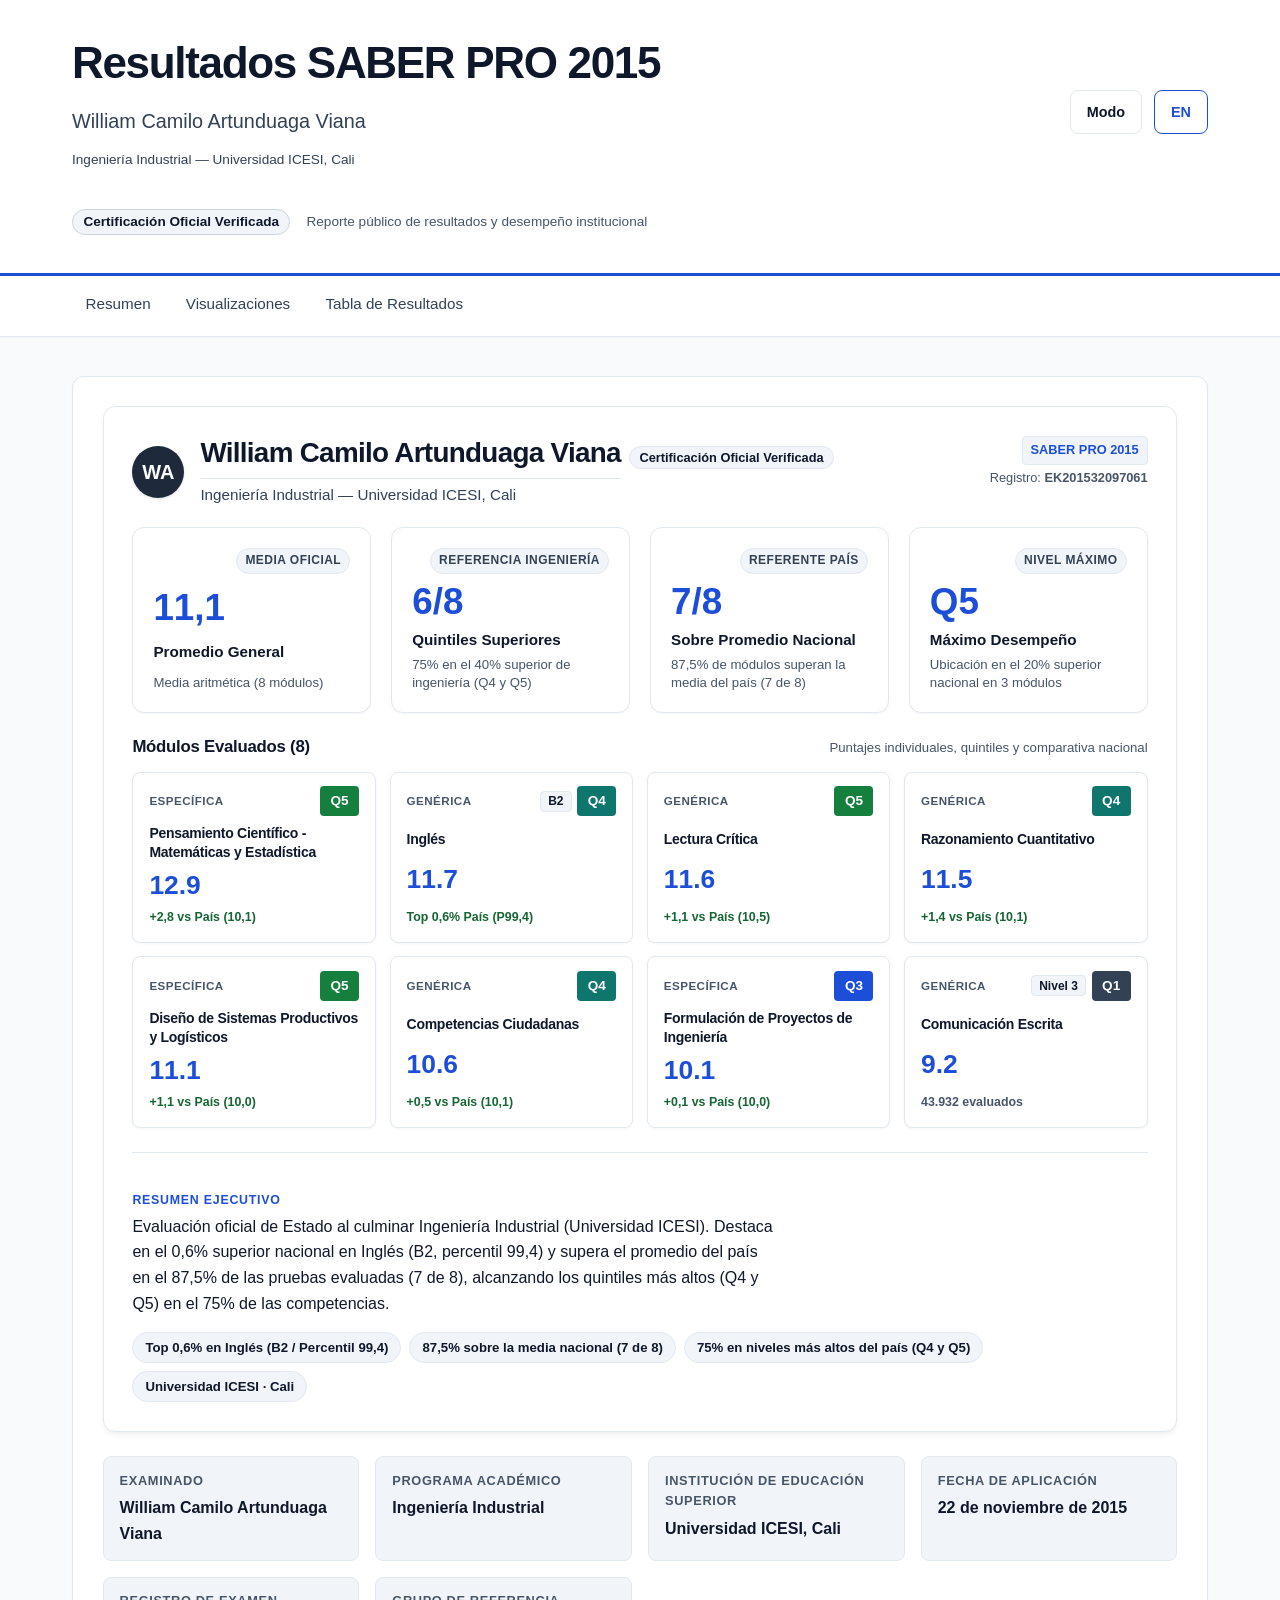
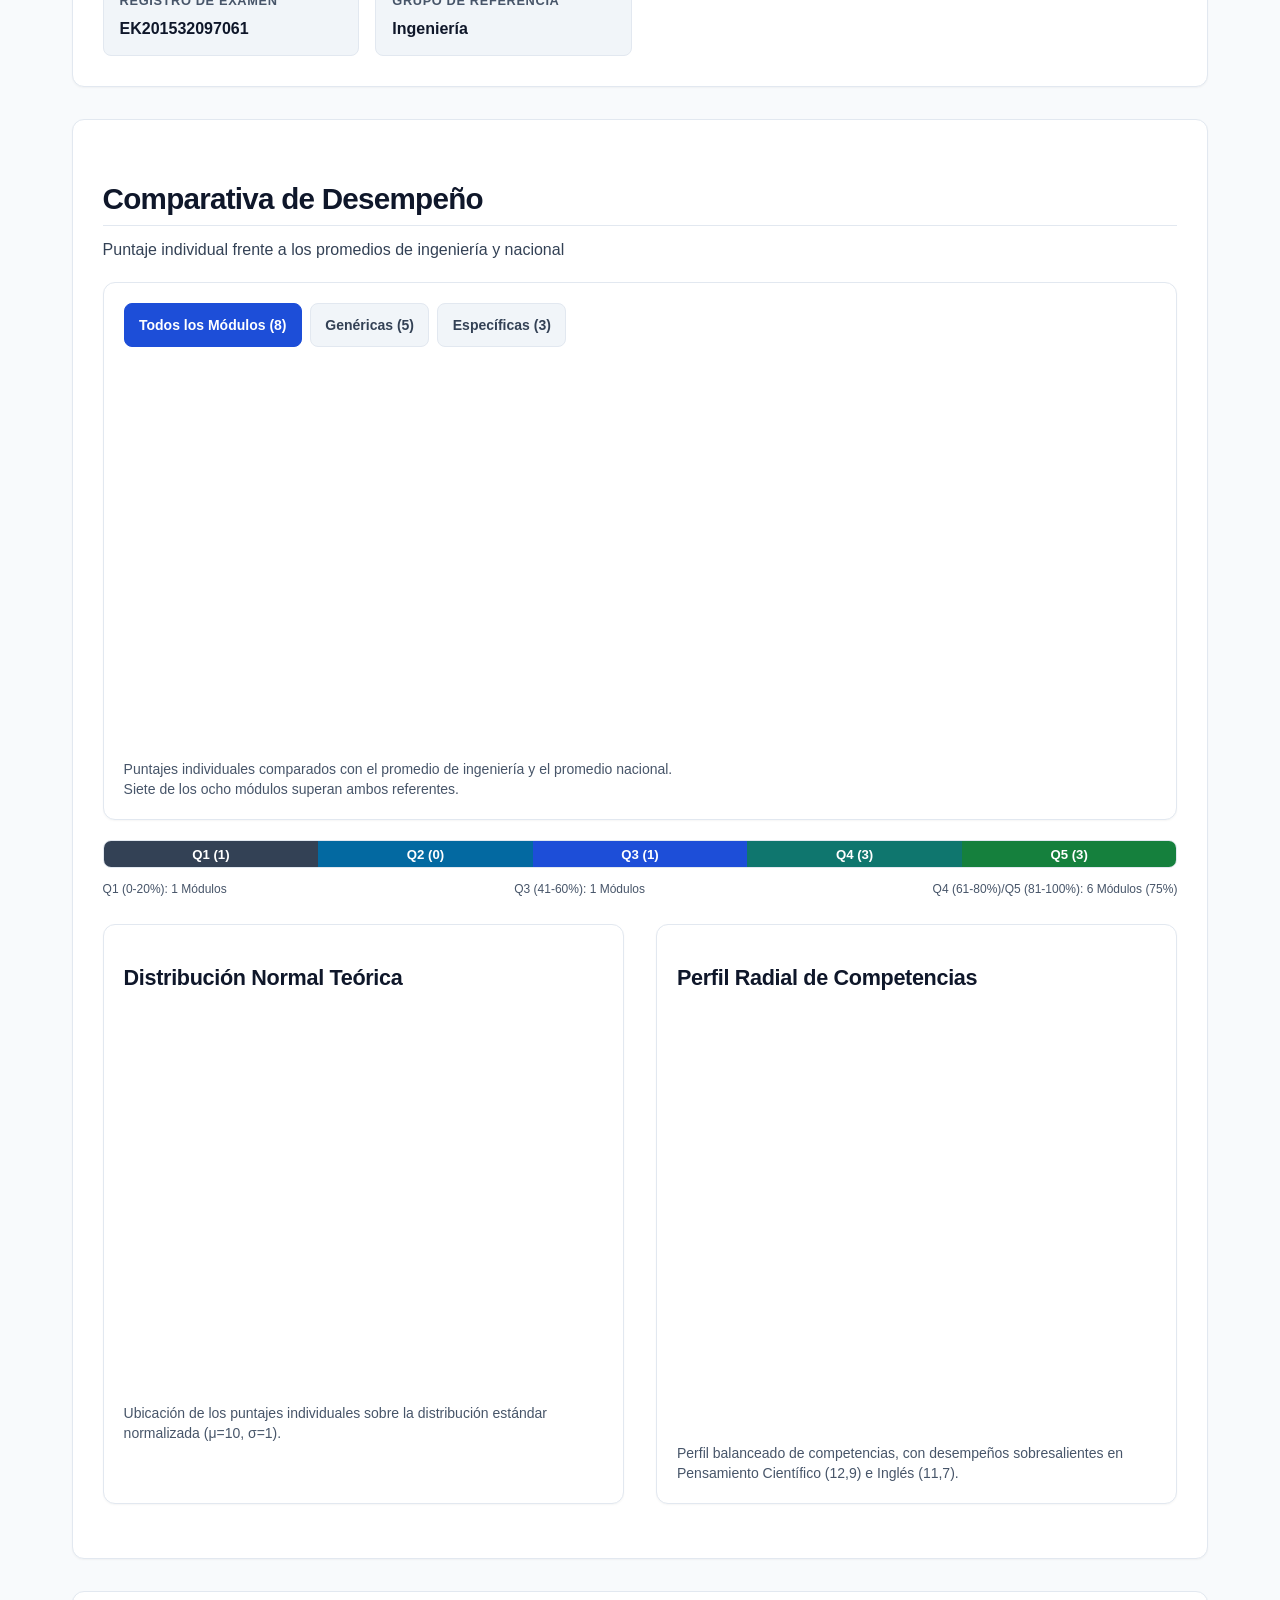
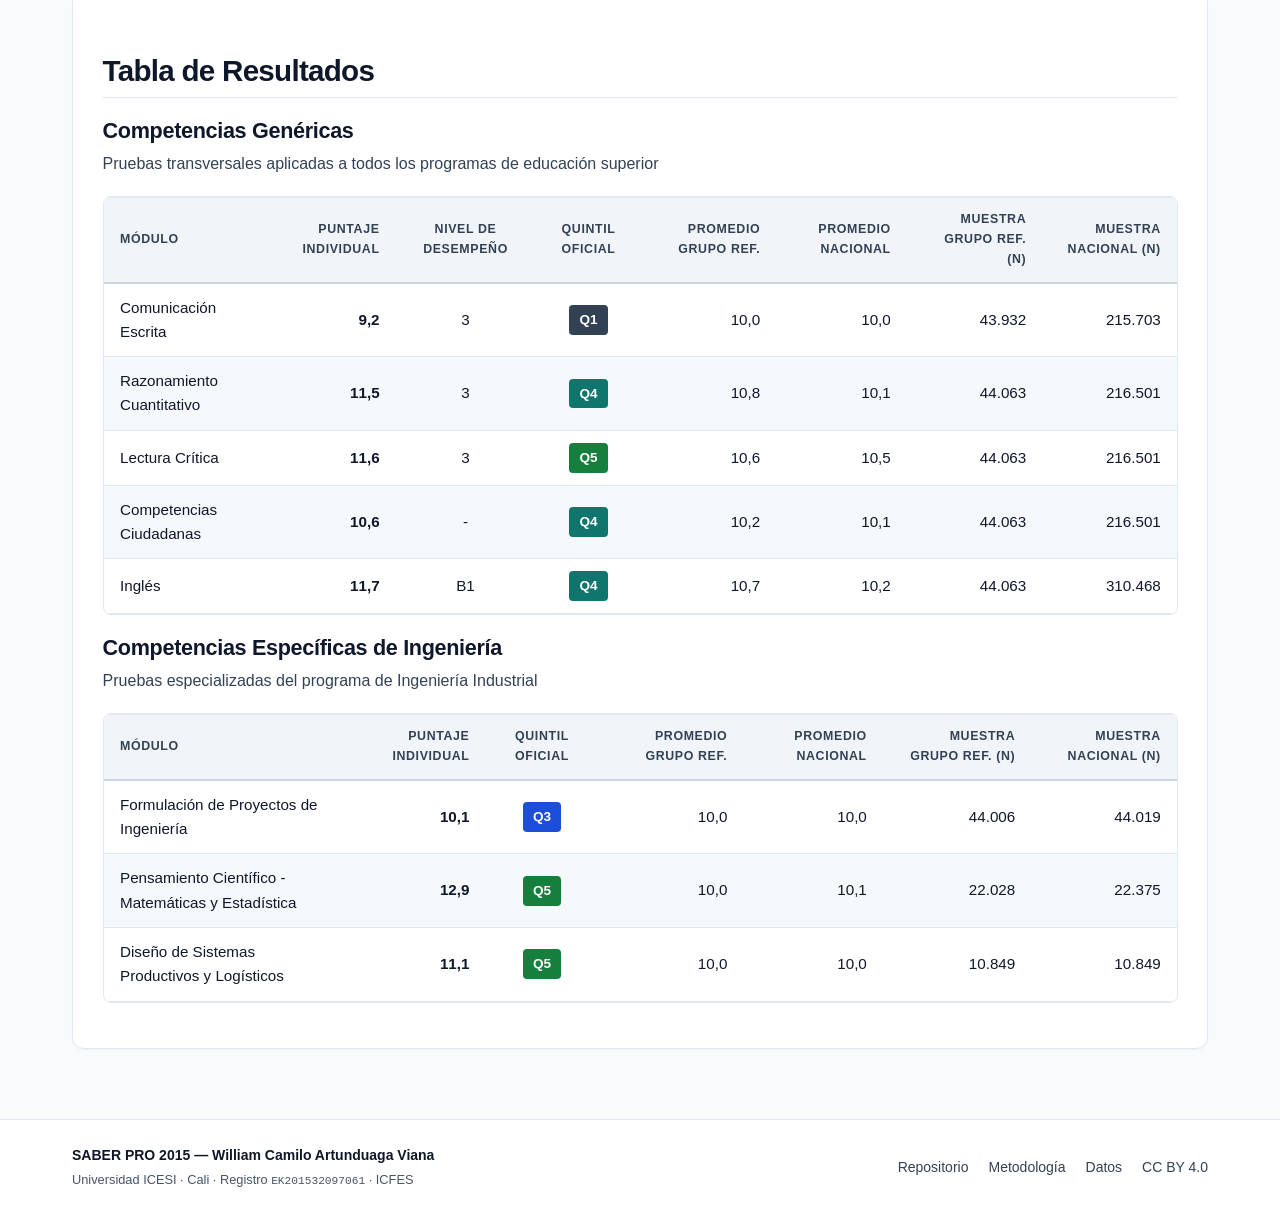
==== commit 661d48b8: "feat(ui): prioritize 7-second modular scan and position concise summary below modules" ====
--- a/docs/index.html
+++ b/docs/index.html
@@ -77,7 +77,7 @@
                         <div>
                             <div class="hero-title-row">
                                 <h2 id="heading-summary" class="hero-candidate-name" data-i18n="candidate_info.candidate_name">William Camilo Artunduaga Viana</h2>
-                                <span class="badge badge-verified" data-i18n="header.official_badge">Certificación Oficial ICFES</span>
+                                <span class="badge badge-verified" data-i18n="header.official_badge">Certificación Oficial Verificada</span>
                             </div>
                             <p class="hero-degree" data-i18n="header.degree_info">Ingeniería Industrial — Universidad ICESI, Cali</p>
                         </div>
@@ -88,17 +88,167 @@
                     </div>
                 </div>
 
+                <!-- Key Performance Indicator Cards (Meta Dashboard KPI Grid - First 7 Seconds Scan) -->
+                <div class="stats-grid">
+                    <div class="stat-card" id="card-mean">
+                        <div class="stat-card-header">
+                            <span class="stat-badge">Media Oficial</span>
+                        </div>
+                        <div class="stat-number">11.2</div>
+                        <div class="stat-label" data-i18n="stats.arithmetic_mean.title">Promedio General</div>
+                        <div class="stat-sublabel" data-i18n="stats.arithmetic_mean.subtitle">Media aritmética en escala 1 a 20 (8 módulos)</div>
+                    </div>
+                    <div class="stat-card" id="card-quintiles">
+                        <div class="stat-card-header">
+                            <span class="stat-badge">Referencia Ingeniería</span>
+                        </div>
+                        <div class="stat-number">6/8</div>
+                        <div class="stat-label" data-i18n="stats.high_quintiles.title">Quintiles Superiores</div>
+                        <div class="stat-sublabel" data-i18n="stats.high_quintiles.subtitle">75% en el 40% superior de ingeniería (Q4 y Q5)</div>
+                    </div>
+                    <div class="stat-card" id="card-above-nac">
+                        <div class="stat-card-header">
+                            <span class="stat-badge">Referente País</span>
+                        </div>
+                        <div class="stat-number">7/8</div>
+                        <div class="stat-label" data-i18n="stats.above_national.title">Sobre Promedio Nacional</div>
+                        <div class="stat-sublabel" data-i18n="stats.above_national.subtitle">87,5% de módulos superan la media del país (7 de 8)</div>
+                    </div>
+                    <div class="stat-card" id="card-top-performance">
+                        <div class="stat-card-header">
+                            <span class="stat-badge">Nivel Máximo</span>
+                        </div>
+                        <div class="stat-number">Q5</div>
+                        <div class="stat-label" data-i18n="stats.top_performance.title">Máximo Desempeño</div>
+                        <div class="stat-sublabel" data-i18n="stats.top_performance.subtitle">Ubicación en el 20% superior nacional en 3 módulos</div>
+                    </div>
+                </div>
+
+                <!-- Rapid 7-Second Modular Performance Grid -->
+                <div class="modules-quick-section">
+                    <div class="modules-quick-header">
+                        <h3 class="modules-quick-title" data-i18n="modules_quick.title">Módulos Evaluados (8)</h3>
+                        <span class="modules-quick-subtitle" data-i18n="modules_quick.subtitle">Puntajes individuales, quintiles y comparativa nacional</span>
+                    </div>
+                    <div class="modules-quick-grid" role="region" aria-label="Módulos evaluados">
+                        <!-- 1. Pensamiento Científico -->
+                        <article class="module-quick-card">
+                            <div class="mod-card-top">
+                                <span class="mod-type-tag" data-i18n="modules.pensamiento_cientifico.type_label">Específica</span>
+                                <span class="quintil-badge q5">Q5</span>
+                            </div>
+                            <h4 class="mod-card-name" data-i18n="modules.pensamiento_cientifico.name">Pensamiento Científico - Matemáticas y Estadística</h4>
+                            <div class="mod-card-score">12.9</div>
+                            <div class="mod-card-meta">
+                                <span class="mod-card-diff positive" data-i18n="modules_quick.diff_scientific">+2,8 vs País (10,1)</span>
+                            </div>
+                        </article>
+
+                        <!-- 2. Inglés -->
+                        <article class="module-quick-card">
+                            <div class="mod-card-top">
+                                <span class="mod-type-tag" data-i18n="modules.ingles.type_label">Genérica</span>
+                                <div class="mod-badges-cluster">
+                                    <span class="level-badge">B2</span>
+                                    <span class="quintil-badge q4">Q4</span>
+                                </div>
+                            </div>
+                            <h4 class="mod-card-name" data-i18n="modules.ingles.name">Inglés</h4>
+                            <div class="mod-card-score">11.7</div>
+                            <div class="mod-card-meta">
+                                <span class="mod-card-diff positive" data-i18n="modules_quick.diff_english">Top 0,6% País (P99,4)</span>
+                            </div>
+                        </article>
+
+                        <!-- 3. Lectura Crítica -->
+                        <article class="module-quick-card">
+                            <div class="mod-card-top">
+                                <span class="mod-type-tag" data-i18n="modules.lectura_critica.type_label">Genérica</span>
+                                <span class="quintil-badge q5">Q5</span>
+                            </div>
+                            <h4 class="mod-card-name" data-i18n="modules.lectura_critica.name">Lectura Crítica</h4>
+                            <div class="mod-card-score">11.6</div>
+                            <div class="mod-card-meta">
+                                <span class="mod-card-diff positive" data-i18n="modules_quick.diff_critical">+1,1 vs País (10,5)</span>
+                            </div>
+                        </article>
+
+                        <!-- 4. Razonamiento Cuantitativo -->
+                        <article class="module-quick-card">
+                            <div class="mod-card-top">
+                                <span class="mod-type-tag" data-i18n="modules.razonamiento_cuantitativo.type_label">Genérica</span>
+                                <span class="quintil-badge q4">Q4</span>
+                            </div>
+                            <h4 class="mod-card-name" data-i18n="modules.razonamiento_cuantitativo.name">Razonamiento Cuantitativo</h4>
+                            <div class="mod-card-score">11.5</div>
+                            <div class="mod-card-meta">
+                                <span class="mod-card-diff positive" data-i18n="modules_quick.diff_quantitative">+1,4 vs País (10,1)</span>
+                            </div>
+                        </article>
+
+                        <!-- 5. Diseño de Sistemas Productivos y Logísticos -->
+                        <article class="module-quick-card">
+                            <div class="mod-card-top">
+                                <span class="mod-type-tag" data-i18n="modules.diseno_sistemas.type_label">Específica</span>
+                                <span class="quintil-badge q5">Q5</span>
+                            </div>
+                            <h4 class="mod-card-name" data-i18n="modules.diseno_sistemas.name">Diseño de Sistemas Productivos y Logísticos</h4>
+                            <div class="mod-card-score">11.1</div>
+                            <div class="mod-card-meta">
+                                <span class="mod-card-diff positive" data-i18n="modules_quick.diff_systems">+1,1 vs País (10,0)</span>
+                            </div>
+                        </article>
+
+                        <!-- 6. Competencias Ciudadanas -->
+                        <article class="module-quick-card">
+                            <div class="mod-card-top">
+                                <span class="mod-type-tag" data-i18n="modules.competencias_ciudadanas.type_label">Genérica</span>
+                                <span class="quintil-badge q4">Q4</span>
+                            </div>
+                            <h4 class="mod-card-name" data-i18n="modules.competencias_ciudadanas.name">Competencias Ciudadanas</h4>
+                            <div class="mod-card-score">10.6</div>
+                            <div class="mod-card-meta">
+                                <span class="mod-card-diff positive" data-i18n="modules_quick.diff_citizenship">+0,5 vs País (10,1)</span>
+                            </div>
+                        </article>
+
+                        <!-- 7. Formulación de Proyectos de Ingeniería -->
+                        <article class="module-quick-card">
+                            <div class="mod-card-top">
+                                <span class="mod-type-tag" data-i18n="modules.formulacion_proyectos.type_label">Específica</span>
+                                <span class="quintil-badge q3">Q3</span>
+                            </div>
+                            <h4 class="mod-card-name" data-i18n="modules.formulacion_proyectos.name">Formulación de Proyectos de Ingeniería</h4>
+                            <div class="mod-card-score">10.1</div>
+                            <div class="mod-card-meta">
+                                <span class="mod-card-diff positive" data-i18n="modules_quick.diff_projects">+0,1 vs País (10,0)</span>
+                            </div>
+                        </article>
+
+                        <!-- 8. Comunicación Escrita -->
+                        <article class="module-quick-card">
+                            <div class="mod-card-top">
+                                <span class="mod-type-tag" data-i18n="modules.comunicacion_escrita.type_label">Genérica</span>
+                                <div class="mod-badges-cluster">
+                                    <span class="level-badge" data-i18n="modules_quick.level_3">Nivel 3</span>
+                                    <span class="quintil-badge q1">Q1</span>
+                                </div>
+                            </div>
+                            <h4 class="mod-card-name" data-i18n="modules.comunicacion_escrita.name">Comunicación Escrita</h4>
+                            <div class="mod-card-score">9.2</div>
+                            <div class="mod-card-meta">
+                                <span class="mod-card-diff" data-i18n="modules_quick.eval_count">43.932 evaluados</span>
+                            </div>
+                        </article>
+                    </div>
+                </div>
+
+                <!-- Concise Executive Summary (Placed AFTER Modules for Visual Readers) -->
                 <div class="hero-summary-box">
-                    <h3 class="summary-kicker" data-i18n="header.summary_kicker">Resumen de Desempeño</h3>
+                    <h3 class="summary-kicker" data-i18n="header.summary_kicker">Resumen Ejecutivo</h3>
                     <div class="hero-narrative">
                         <p data-i18n="header.narrative_p1">
-                            Consulta pública e independiente de los resultados del examen de Estado de educación superior SABER PRO 2015 (ICFES), presentado al finalizar el programa de Ingeniería Industrial de la Universidad ICESI.
-                        </p>
-                        <p data-i18n="header.narrative_p2">
-                            En la prueba de Inglés, el evaluado alcanzó el nivel B2 y se ubicó en el 0,6% de mejores resultados del país (percentil 99,4). Además, obtuvo desempeños superiores al promedio nacional en 7 de los 8 módulos evaluados (87,5%).
-                        </p>
-                        <p data-i18n="header.narrative_p3">
-                            De forma complementaria, sus resultados se ubicaron en los niveles de desempeño más altos del país (quintiles Q4 y Q5) en el 75% de las competencias transversales y específicas de ingeniería evaluadas.
+                            Evaluación oficial de Estado al culminar Ingeniería Industrial (Universidad ICESI). Destaca en el 0,6% superior nacional en Inglés (B2, percentil 99,4) y supera el promedio del país en el 87,5% de las pruebas evaluadas (7 de 8), alcanzando los quintiles más altos (Q4 y Q5) en el 75% de las competencias.
                         </p>
                     </div>
                     <div class="hero-chips-group">
@@ -107,42 +257,6 @@
                         <span class="hero-chip" data-i18n="header.chip_quintiles">75% en niveles más altos del país (Q4 y Q5)</span>
                         <span class="hero-chip" data-i18n="header.chip_institution">Universidad ICESI · Cali</span>
                     </div>
-                </div>
-            </div>
-
-            <!-- Key Performance Indicator Cards (Meta Dashboard KPI Grid) -->
-            <div class="stats-grid">
-                <div class="stat-card" id="card-mean">
-                    <div class="stat-card-header">
-                        <span class="stat-badge">Media Oficial</span>
-                    </div>
-                    <div class="stat-number">11.2</div>
-                    <div class="stat-label" data-i18n="stats.arithmetic_mean.title">Promedio General</div>
-                    <div class="stat-sublabel" data-i18n="stats.arithmetic_mean.subtitle">Media aritmética en escala 1 a 20 (8 módulos)</div>
-                </div>
-                <div class="stat-card" id="card-quintiles">
-                    <div class="stat-card-header">
-                        <span class="stat-badge">Referencia Ingeniería</span>
-                    </div>
-                    <div class="stat-number">6/8</div>
-                    <div class="stat-label" data-i18n="stats.high_quintiles.title">Quintiles Superiores</div>
-                    <div class="stat-sublabel" data-i18n="stats.high_quintiles.subtitle">75% en el 40% superior de ingeniería (Q4 y Q5)</div>
-                </div>
-                <div class="stat-card" id="card-above-nac">
-                    <div class="stat-card-header">
-                        <span class="stat-badge">Referente País</span>
-                    </div>
-                    <div class="stat-number">7/8</div>
-                    <div class="stat-label" data-i18n="stats.above_national.title">Sobre Promedio Nacional</div>
-                    <div class="stat-sublabel" data-i18n="stats.above_national.subtitle">87,5% de módulos superan la media del país (7 de 8)</div>
-                </div>
-                <div class="stat-card" id="card-top-performance">
-                    <div class="stat-card-header">
-                        <span class="stat-badge">Nivel Máximo</span>
-                    </div>
-                    <div class="stat-number">Q5</div>
-                    <div class="stat-label" data-i18n="stats.top_performance.title">Máximo Desempeño</div>
-                    <div class="stat-sublabel" data-i18n="stats.top_performance.subtitle">Ubicación en el 20% superior nacional en 3 módulos</div>
                 </div>
             </div>
 
--- a/docs/css/components.css
+++ b/docs/css/components.css
@@ -226,6 +226,10 @@
   margin-block: 1rem;
 }
 
+.chart-wrapper-radar {
+  height: 420px;
+}
+
 canvas {
   max-width: 100%;
 }
@@ -234,10 +238,9 @@
   .chart-wrapper {
     height: 320px;
   }
-}
-
-.chart-wrapper-radar {
-  height: 420px;
+  .chart-wrapper-radar {
+    height: 380px;
+  }
 }
 
 .chart-legend-custom {
@@ -621,6 +624,129 @@
   word-break: break-word;
 }
 
+/* Rapid 7-Second Modular Performance Grid (Meta / React Dashboard Style) */
+.modules-quick-section {
+  margin-top: 1.5rem;
+  margin-bottom: 1.5rem;
+}
+
+.modules-quick-header {
+  display: flex;
+  justify-content: space-between;
+  align-items: baseline;
+  flex-wrap: wrap;
+  gap: 0.5rem;
+  margin-bottom: 0.85rem;
+}
+
+.modules-quick-title {
+  font-size: 1.05rem;
+  font-weight: 700;
+  color: var(--text-primary);
+  margin: 0;
+}
+
+.modules-quick-subtitle {
+  font-size: 0.825rem;
+  color: var(--text-muted);
+}
+
+.modules-quick-grid {
+  display: grid;
+  grid-template-columns: repeat(auto-fit, minmax(min(100%, 220px), 1fr));
+  gap: 0.85rem;
+}
+
+.module-quick-card {
+  background-color: var(--bg-surface-elevated);
+  border: 1px solid var(--border-subtle);
+  border-radius: var(--radius-md);
+  padding: 0.85rem 1rem;
+  display: flex;
+  flex-direction: column;
+  justify-content: space-between;
+  gap: 0.35rem;
+  min-width: 0;
+  box-shadow: 0 1px 3px rgba(0, 0, 0, 0.04);
+  transition: transform var(--transition-fast), border-color var(--transition-fast), box-shadow var(--transition-fast);
+}
+
+.module-quick-card:hover {
+  transform: translateY(-2px);
+  border-color: var(--border-strong);
+  box-shadow: var(--card-shadow);
+}
+
+.mod-card-top {
+  display: flex;
+  justify-content: space-between;
+  align-items: center;
+  gap: 0.5rem;
+}
+
+.mod-type-tag {
+  font-size: 0.725rem;
+  font-weight: 600;
+  color: var(--text-muted);
+  text-transform: uppercase;
+  letter-spacing: 0.04em;
+}
+
+.mod-badges-cluster {
+  display: inline-flex;
+  align-items: center;
+  gap: 0.35rem;
+}
+
+.level-badge {
+  font-size: 0.75rem;
+  font-weight: 700;
+  padding: 0.15rem 0.45rem;
+  border-radius: var(--radius-sm);
+  background-color: var(--bg-surface-subtle);
+  color: var(--text-primary);
+  border: 1px solid var(--border-subtle);
+  line-height: 1.2;
+}
+
+.mod-card-name {
+  font-size: 0.875rem;
+  font-weight: 600;
+  color: var(--text-primary);
+  margin: 0.15rem 0 0.25rem;
+  line-height: 1.35;
+  overflow-wrap: break-word;
+  word-break: break-word;
+}
+
+.mod-card-score {
+  font-size: 1.65rem;
+  font-weight: 800;
+  color: var(--color-primary-600);
+  line-height: 1.1;
+  font-variant-numeric: tabular-nums;
+}
+
+.mod-card-meta {
+  font-size: 0.775rem;
+  color: var(--text-muted);
+  margin-top: 0.15rem;
+  overflow-wrap: break-word;
+  word-break: break-word;
+}
+
+.mod-card-diff {
+  font-weight: 600;
+}
+
+.mod-card-diff.positive {
+  color: #166534;
+}
+
+[data-theme="dark"] .mod-card-diff.positive {
+  color: #4ade80;
+}
+
 /* Mobile Ergonomics & Anti-Truncation Rules */
 @media (max-width: 640px) {
   .hero-header {
@@ -653,9 +779,25 @@
   .stat-number {
     font-size: 2rem;
   }
+
+  figure.chart-figure {
+    padding: 0.85rem 0.5rem;
+  }
+
+  .chart-wrapper-radar {
+    height: 350px;
+  }
 }
 
 @media (max-width: 360px) {
+  figure.chart-figure {
+    padding: 0.75rem 0.25rem;
+  }
+
+  .chart-wrapper-radar {
+    height: 310px;
+  }
+
   .hero-avatar {
     width: 44px;
     height: 44px;
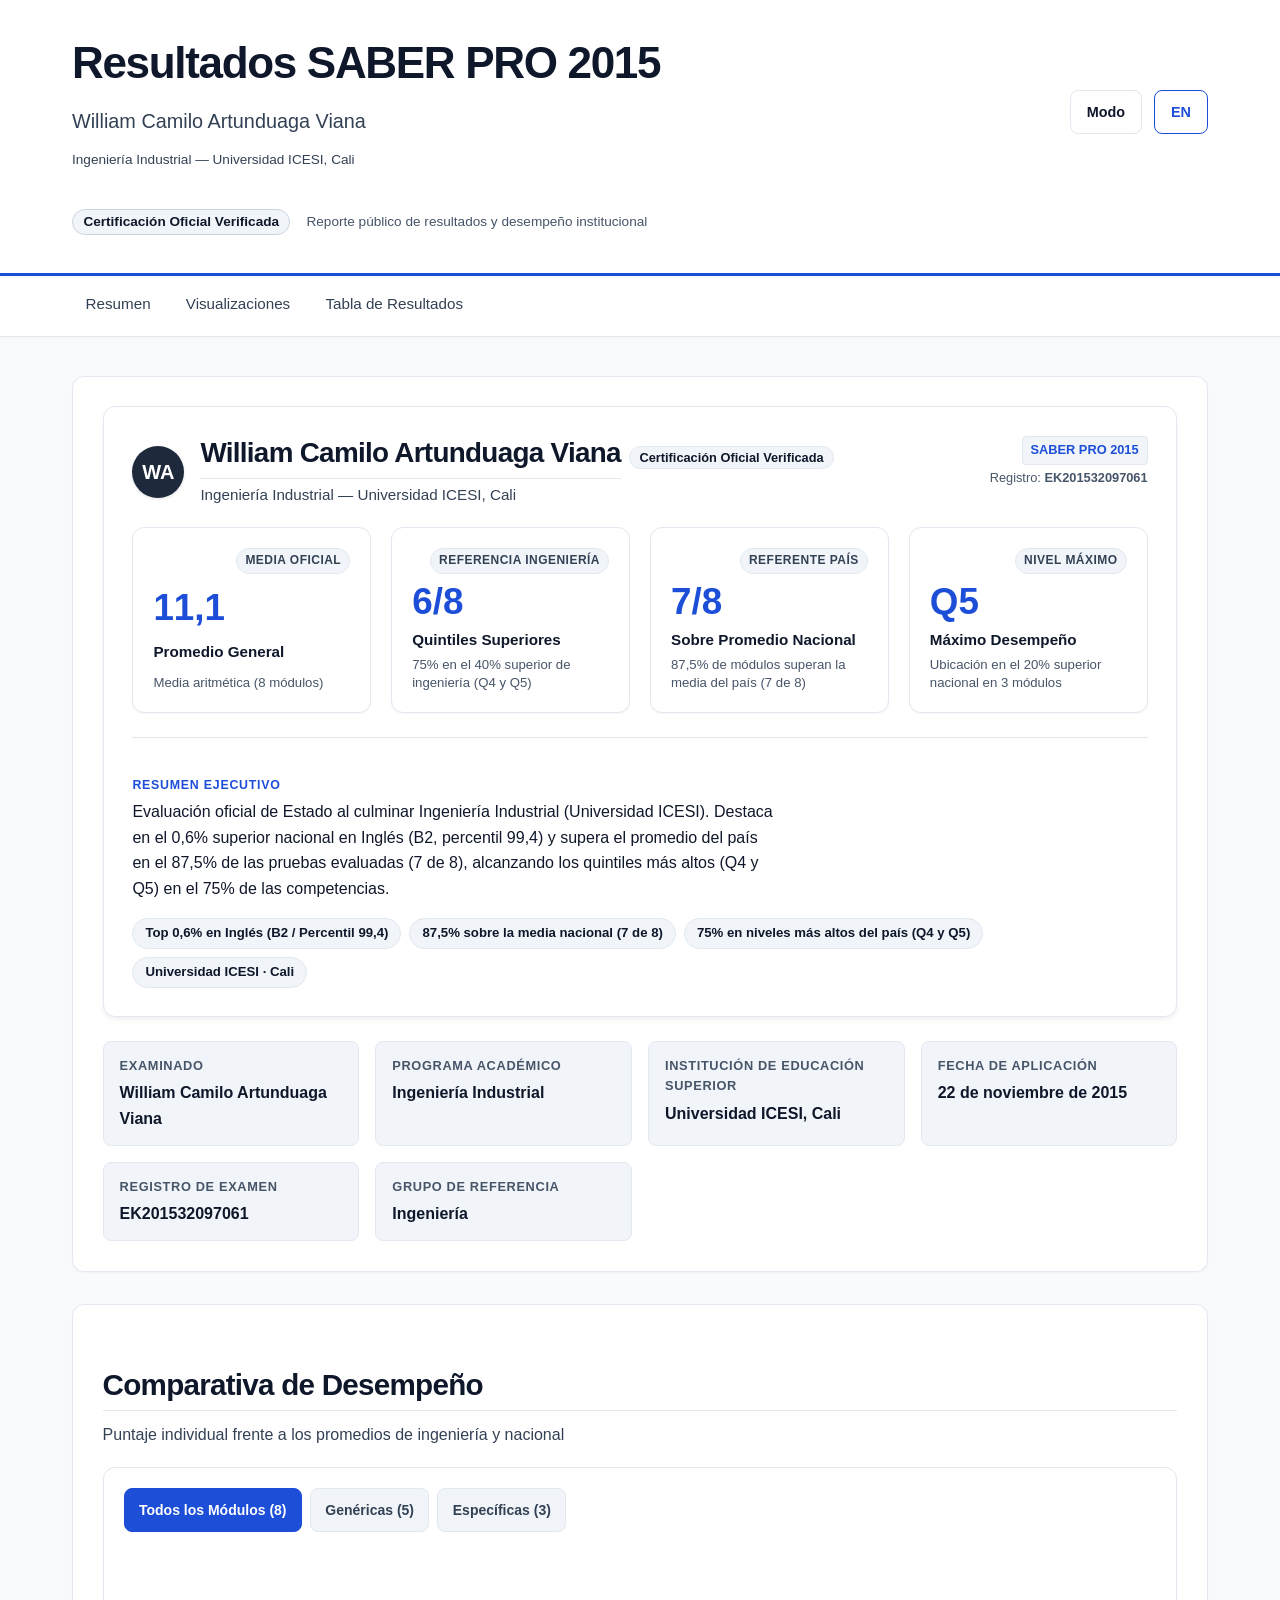
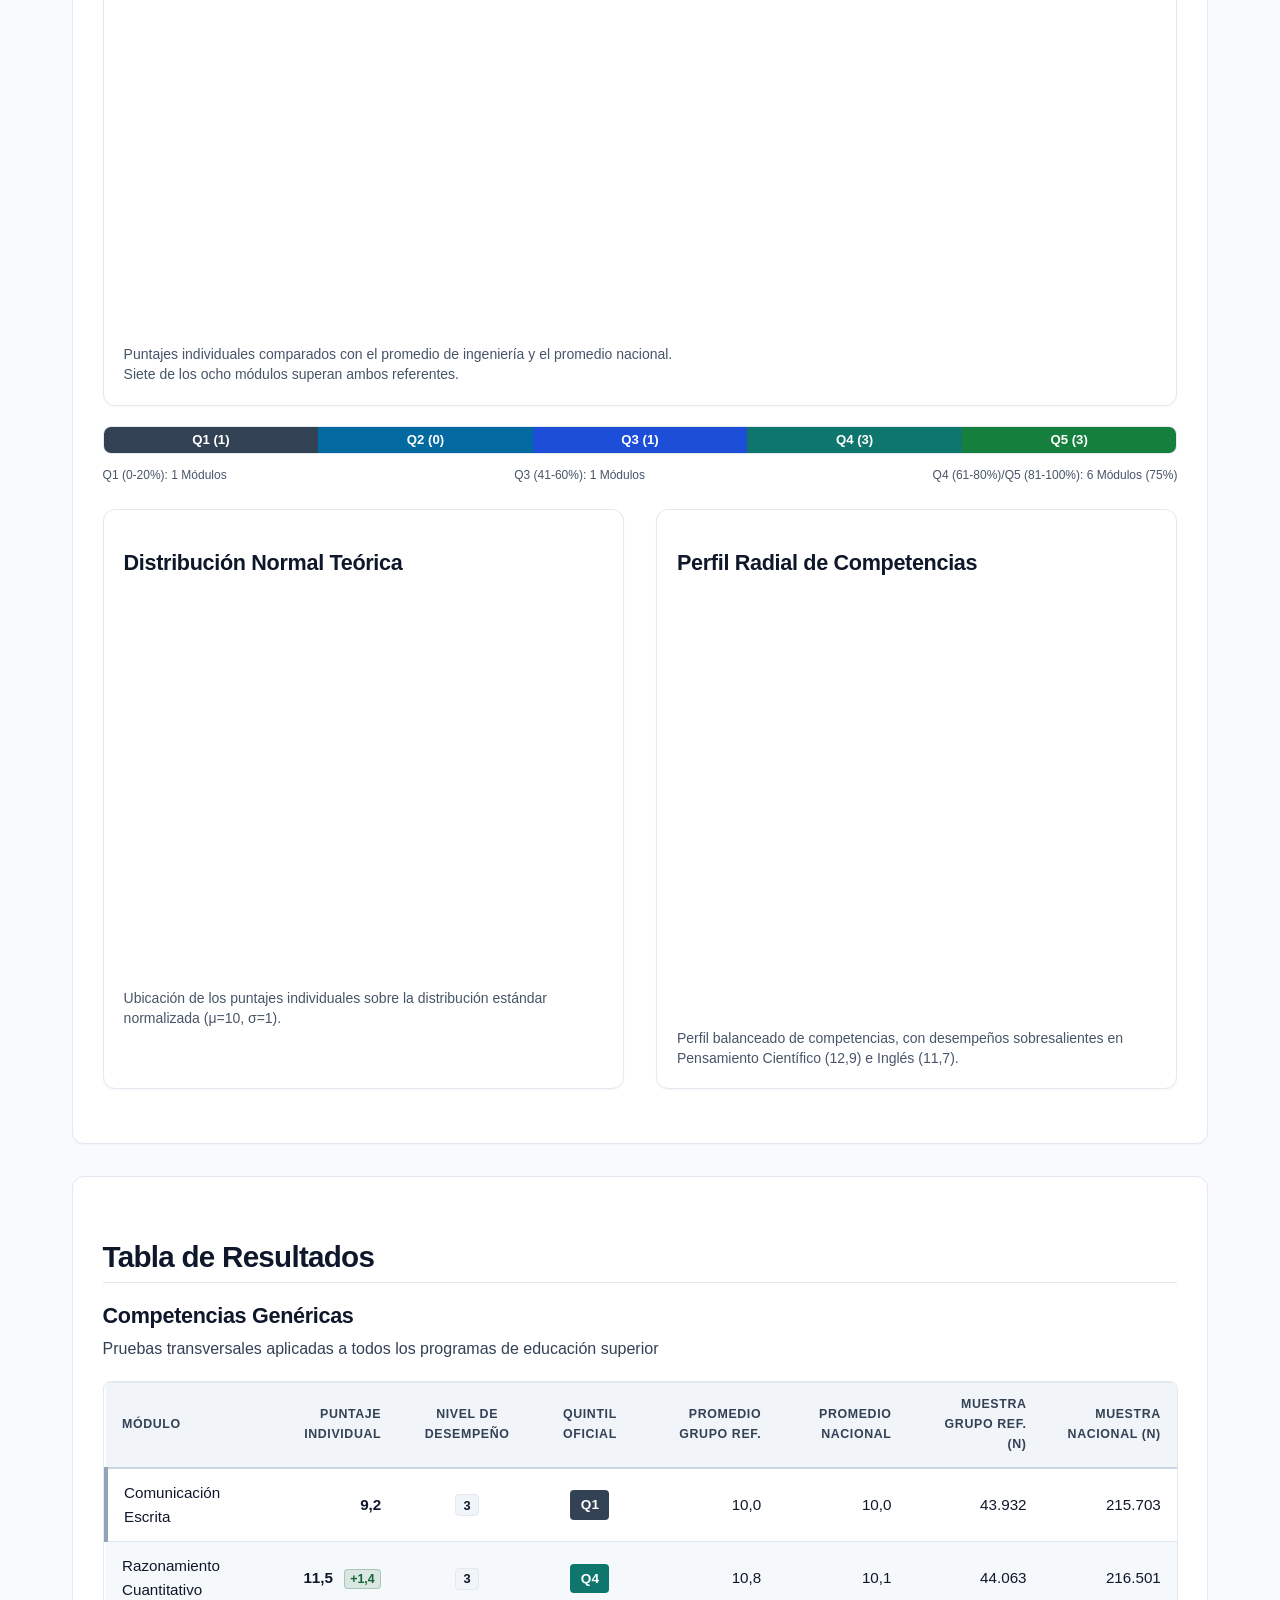
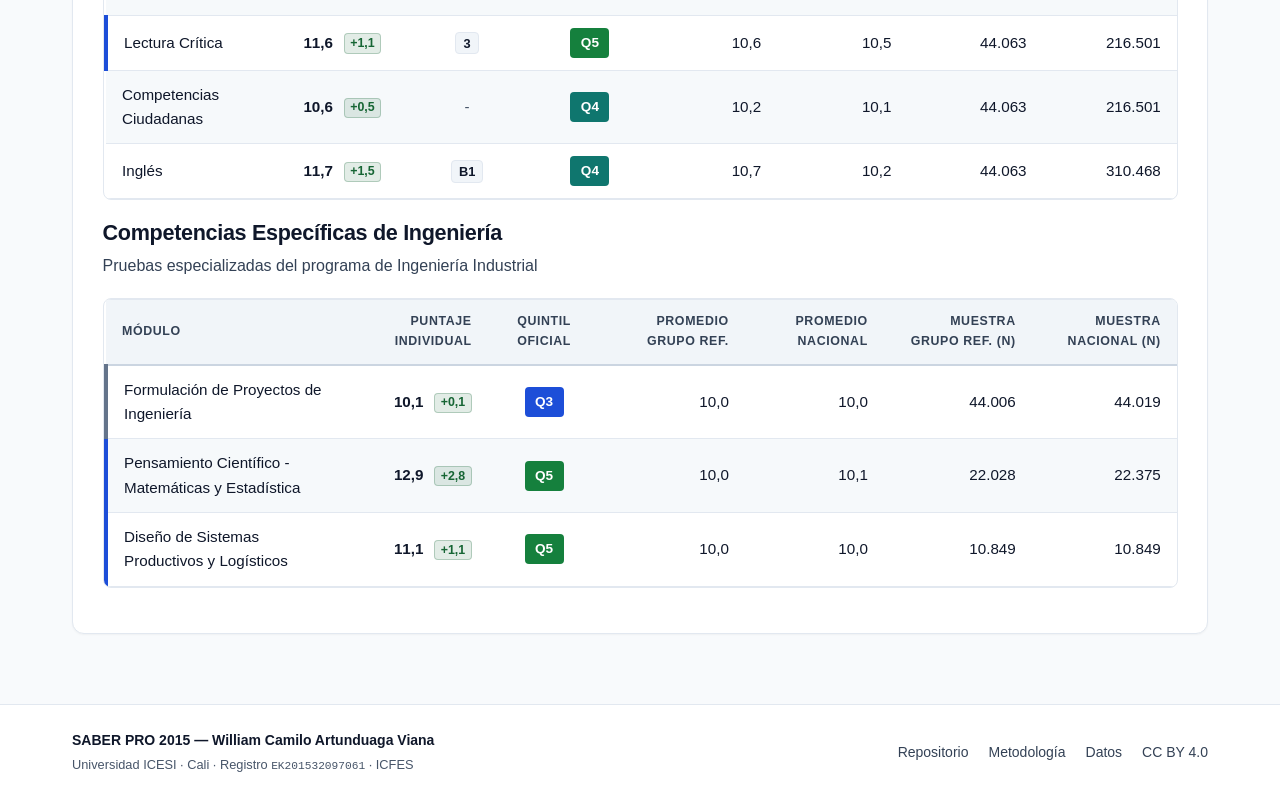
==== commit c9fec864: "refactor(ui): streamline executive hero and enhance results table with corner quintile badges" ====
--- a/docs/index.html
+++ b/docs/index.html
@@ -124,126 +124,7 @@
                     </div>
                 </div>
 
-                <!-- Rapid 7-Second Modular Performance Grid -->
-                <div class="modules-quick-section">
-                    <div class="modules-quick-header">
-                        <h3 class="modules-quick-title" data-i18n="modules_quick.title">Módulos Evaluados (8)</h3>
-                        <span class="modules-quick-subtitle" data-i18n="modules_quick.subtitle">Puntajes individuales, quintiles y comparativa nacional</span>
-                    </div>
-                    <div class="modules-quick-grid" role="region" aria-label="Módulos evaluados">
-                        <!-- 1. Pensamiento Científico -->
-                        <article class="module-quick-card">
-                            <div class="mod-card-top">
-                                <span class="mod-type-tag" data-i18n="modules.pensamiento_cientifico.type_label">Específica</span>
-                                <span class="quintil-badge q5">Q5</span>
-                            </div>
-                            <h4 class="mod-card-name" data-i18n="modules.pensamiento_cientifico.name">Pensamiento Científico - Matemáticas y Estadística</h4>
-                            <div class="mod-card-score">12.9</div>
-                            <div class="mod-card-meta">
-                                <span class="mod-card-diff positive" data-i18n="modules_quick.diff_scientific">+2,8 vs País (10,1)</span>
-                            </div>
-                        </article>
-
-                        <!-- 2. Inglés -->
-                        <article class="module-quick-card">
-                            <div class="mod-card-top">
-                                <span class="mod-type-tag" data-i18n="modules.ingles.type_label">Genérica</span>
-                                <div class="mod-badges-cluster">
-                                    <span class="level-badge">B2</span>
-                                    <span class="quintil-badge q4">Q4</span>
-                                </div>
-                            </div>
-                            <h4 class="mod-card-name" data-i18n="modules.ingles.name">Inglés</h4>
-                            <div class="mod-card-score">11.7</div>
-                            <div class="mod-card-meta">
-                                <span class="mod-card-diff positive" data-i18n="modules_quick.diff_english">Top 0,6% País (P99,4)</span>
-                            </div>
-                        </article>
-
-                        <!-- 3. Lectura Crítica -->
-                        <article class="module-quick-card">
-                            <div class="mod-card-top">
-                                <span class="mod-type-tag" data-i18n="modules.lectura_critica.type_label">Genérica</span>
-                                <span class="quintil-badge q5">Q5</span>
-                            </div>
-                            <h4 class="mod-card-name" data-i18n="modules.lectura_critica.name">Lectura Crítica</h4>
-                            <div class="mod-card-score">11.6</div>
-                            <div class="mod-card-meta">
-                                <span class="mod-card-diff positive" data-i18n="modules_quick.diff_critical">+1,1 vs País (10,5)</span>
-                            </div>
-                        </article>
-
-                        <!-- 4. Razonamiento Cuantitativo -->
-                        <article class="module-quick-card">
-                            <div class="mod-card-top">
-                                <span class="mod-type-tag" data-i18n="modules.razonamiento_cuantitativo.type_label">Genérica</span>
-                                <span class="quintil-badge q4">Q4</span>
-                            </div>
-                            <h4 class="mod-card-name" data-i18n="modules.razonamiento_cuantitativo.name">Razonamiento Cuantitativo</h4>
-                            <div class="mod-card-score">11.5</div>
-                            <div class="mod-card-meta">
-                                <span class="mod-card-diff positive" data-i18n="modules_quick.diff_quantitative">+1,4 vs País (10,1)</span>
-                            </div>
-                        </article>
-
-                        <!-- 5. Diseño de Sistemas Productivos y Logísticos -->
-                        <article class="module-quick-card">
-                            <div class="mod-card-top">
-                                <span class="mod-type-tag" data-i18n="modules.diseno_sistemas.type_label">Específica</span>
-                                <span class="quintil-badge q5">Q5</span>
-                            </div>
-                            <h4 class="mod-card-name" data-i18n="modules.diseno_sistemas.name">Diseño de Sistemas Productivos y Logísticos</h4>
-                            <div class="mod-card-score">11.1</div>
-                            <div class="mod-card-meta">
-                                <span class="mod-card-diff positive" data-i18n="modules_quick.diff_systems">+1,1 vs País (10,0)</span>
-                            </div>
-                        </article>
-
-                        <!-- 6. Competencias Ciudadanas -->
-                        <article class="module-quick-card">
-                            <div class="mod-card-top">
-                                <span class="mod-type-tag" data-i18n="modules.competencias_ciudadanas.type_label">Genérica</span>
-                                <span class="quintil-badge q4">Q4</span>
-                            </div>
-                            <h4 class="mod-card-name" data-i18n="modules.competencias_ciudadanas.name">Competencias Ciudadanas</h4>
-                            <div class="mod-card-score">10.6</div>
-                            <div class="mod-card-meta">
-                                <span class="mod-card-diff positive" data-i18n="modules_quick.diff_citizenship">+0,5 vs País (10,1)</span>
-                            </div>
-                        </article>
-
-                        <!-- 7. Formulación de Proyectos de Ingeniería -->
-                        <article class="module-quick-card">
-                            <div class="mod-card-top">
-                                <span class="mod-type-tag" data-i18n="modules.formulacion_proyectos.type_label">Específica</span>
-                                <span class="quintil-badge q3">Q3</span>
-                            </div>
-                            <h4 class="mod-card-name" data-i18n="modules.formulacion_proyectos.name">Formulación de Proyectos de Ingeniería</h4>
-                            <div class="mod-card-score">10.1</div>
-                            <div class="mod-card-meta">
-                                <span class="mod-card-diff positive" data-i18n="modules_quick.diff_projects">+0,1 vs País (10,0)</span>
-                            </div>
-                        </article>
-
-                        <!-- 8. Comunicación Escrita -->
-                        <article class="module-quick-card">
-                            <div class="mod-card-top">
-                                <span class="mod-type-tag" data-i18n="modules.comunicacion_escrita.type_label">Genérica</span>
-                                <div class="mod-badges-cluster">
-                                    <span class="level-badge" data-i18n="modules_quick.level_3">Nivel 3</span>
-                                    <span class="quintil-badge q1">Q1</span>
-                                </div>
-                            </div>
-                            <h4 class="mod-card-name" data-i18n="modules.comunicacion_escrita.name">Comunicación Escrita</h4>
-                            <div class="mod-card-score">9.2</div>
-                            <div class="mod-card-meta">
-                                <span class="mod-card-diff" data-i18n="modules_quick.eval_count">43.932 evaluados</span>
-                            </div>
-                        </article>
-                    </div>
-                </div>
-
-                <!-- Concise Executive Summary (Placed AFTER Modules for Visual Readers) -->
+                <!-- Concise Executive Summary -->
                 <div class="hero-summary-box">
                     <h3 class="summary-kicker" data-i18n="header.summary_kicker">Resumen Ejecutivo</h3>
                     <div class="hero-narrative">
@@ -360,55 +241,55 @@
                         </tr>
                     </thead>
                     <tbody>
-                        <tr>
-                            <td>Comunicación Escrita</td>
-                            <td><strong>9.2</strong></td>
-                            <td>3</td>
-                            <td><span class="quintil-badge q1">Q1</span></td>
-                            <td>10.0</td>
-                            <td>10.0</td>
-                            <td>43,932</td>
-                            <td>215,703</td>
-                        </tr>
-                        <tr>
-                            <td>Razonamiento Cuantitativo</td>
-                            <td><strong>11.5</strong></td>
-                            <td>3</td>
-                            <td><span class="quintil-badge q4">Q4</span></td>
-                            <td>10.8</td>
-                            <td>10.1</td>
-                            <td>44,063</td>
-                            <td>216,501</td>
-                        </tr>
-                        <tr>
-                            <td>Lectura Crítica</td>
-                            <td><strong>11.6</strong></td>
-                            <td>3</td>
-                            <td><span class="quintil-badge q5">Q5</span></td>
-                            <td>10.6</td>
-                            <td>10.5</td>
-                            <td>44,063</td>
-                            <td>216,501</td>
-                        </tr>
-                        <tr>
-                            <td>Competencias Ciudadanas</td>
-                            <td><strong>10.6</strong></td>
+                        <tr class="table-row-q1">
+                            <td data-label="Módulo">Comunicación Escrita</td>
+                            <td data-label="Puntaje"><strong>9.2</strong></td>
+                            <td data-label="Nivel"><span class="level-pill">3</span></td>
+                            <td data-label="Quintil" class="cell-quintil"><span class="quintil-badge q1">Q1</span></td>
+                            <td data-label="Promedio Grupo Ref.">10.0</td>
+                            <td data-label="Promedio Nacional">10.0</td>
+                            <td data-label="Muestra Grupo Ref. (N)">43,932</td>
+                            <td data-label="Muestra Nacional (N)">215,703</td>
+                        </tr>
+                        <tr class="table-row-q4">
+                            <td data-label="Módulo">Razonamiento Cuantitativo</td>
+                            <td data-label="Puntaje"><strong>11.5</strong> <span class="score-delta positive" title="Supera la media nacional">+1.4</span></td>
+                            <td data-label="Nivel"><span class="level-pill">3</span></td>
+                            <td data-label="Quintil" class="cell-quintil"><span class="quintil-badge q4">Q4</span></td>
+                            <td data-label="Promedio Grupo Ref.">10.8</td>
+                            <td data-label="Promedio Nacional">10.1</td>
+                            <td data-label="Muestra Grupo Ref. (N)">44,063</td>
+                            <td data-label="Muestra Nacional (N)">216,501</td>
+                        </tr>
+                        <tr class="table-row-q5">
+                            <td data-label="Módulo">Lectura Crítica</td>
+                            <td data-label="Puntaje"><strong>11.6</strong> <span class="score-delta positive" title="Supera la media nacional">+1.1</span></td>
+                            <td data-label="Nivel"><span class="level-pill">3</span></td>
+                            <td data-label="Quintil" class="cell-quintil"><span class="quintil-badge q5">Q5</span></td>
+                            <td data-label="Promedio Grupo Ref.">10.6</td>
+                            <td data-label="Promedio Nacional">10.5</td>
+                            <td data-label="Muestra Grupo Ref. (N)">44,063</td>
+                            <td data-label="Muestra Nacional (N)">216,501</td>
+                        </tr>
+                        <tr class="table-row-q4">
+                            <td data-label="Módulo">Competencias Ciudadanas</td>
+                            <td data-label="Puntaje"><strong>10.6</strong> <span class="score-delta positive" title="Supera la media nacional">+0.5</span></td>
                             <td>-</td>
-                            <td><span class="quintil-badge q4">Q4</span></td>
-                            <td>10.2</td>
-                            <td>10.1</td>
-                            <td>44,063</td>
-                            <td>216,501</td>
-                        </tr>
-                        <tr>
-                            <td>Inglés</td>
-                            <td><strong>11.7</strong></td>
-                            <td>B1</td>
-                            <td><span class="quintil-badge q4">Q4</span></td>
-                            <td>10.7</td>
-                            <td>10.2</td>
-                            <td>44,063</td>
-                            <td>310,468</td>
+                            <td data-label="Quintil" class="cell-quintil"><span class="quintil-badge q4">Q4</span></td>
+                            <td data-label="Promedio Grupo Ref.">10.2</td>
+                            <td data-label="Promedio Nacional">10.1</td>
+                            <td data-label="Muestra Grupo Ref. (N)">44,063</td>
+                            <td data-label="Muestra Nacional (N)">216,501</td>
+                        </tr>
+                        <tr class="table-row-q4">
+                            <td data-label="Módulo">Inglés</td>
+                            <td data-label="Puntaje"><strong>11.7</strong> <span class="score-delta positive" title="Supera la media nacional">+1.5</span></td>
+                            <td data-label="Nivel"><span class="level-pill b1">B1</span></td>
+                            <td data-label="Quintil" class="cell-quintil"><span class="quintil-badge q4">Q4</span></td>
+                            <td data-label="Promedio Grupo Ref.">10.7</td>
+                            <td data-label="Promedio Nacional">10.2</td>
+                            <td data-label="Muestra Grupo Ref. (N)">44,063</td>
+                            <td data-label="Muestra Nacional (N)">310,468</td>
                         </tr>
                     </tbody>
                 </table>
@@ -431,32 +312,32 @@
                         </tr>
                     </thead>
                     <tbody>
-                        <tr>
-                            <td>Formulación de Proyectos de Ingeniería</td>
-                            <td><strong>10.1</strong></td>
-                            <td><span class="quintil-badge q3">Q3</span></td>
-                            <td>10.0</td>
-                            <td>10.0</td>
-                            <td>44,006</td>
-                            <td>44,019</td>
-                        </tr>
-                        <tr>
-                            <td>Pensamiento Científico - Matemáticas y Estadística</td>
-                            <td><strong>12.9</strong></td>
-                            <td><span class="quintil-badge q5">Q5</span></td>
-                            <td>10.0</td>
-                            <td>10.1</td>
-                            <td>22,028</td>
-                            <td>22,375</td>
-                        </tr>
-                        <tr>
-                            <td>Diseño de Sistemas Productivos y Logísticos</td>
-                            <td><strong>11.1</strong></td>
-                            <td><span class="quintil-badge q5">Q5</span></td>
-                            <td>10.0</td>
-                            <td>10.0</td>
-                            <td>10,849</td>
-                            <td>10,849</td>
+                        <tr class="table-row-q3">
+                            <td data-label="Módulo">Formulación de Proyectos de Ingeniería</td>
+                            <td data-label="Puntaje"><strong>10.1</strong> <span class="score-delta positive" title="Supera la media nacional">+0.1</span></td>
+                            <td data-label="Quintil" class="cell-quintil"><span class="quintil-badge q3">Q3</span></td>
+                            <td data-label="Promedio Grupo Ref.">10.0</td>
+                            <td data-label="Promedio Nacional">10.0</td>
+                            <td data-label="Muestra Grupo Ref. (N)">44,006</td>
+                            <td data-label="Muestra Nacional (N)">44,019</td>
+                        </tr>
+                        <tr class="table-row-q5">
+                            <td data-label="Módulo">Pensamiento Científico - Matemáticas y Estadística</td>
+                            <td data-label="Puntaje"><strong>12.9</strong> <span class="score-delta positive" title="Supera la media nacional">+2.8</span></td>
+                            <td data-label="Quintil" class="cell-quintil"><span class="quintil-badge q5">Q5</span></td>
+                            <td data-label="Promedio Grupo Ref.">10.0</td>
+                            <td data-label="Promedio Nacional">10.1</td>
+                            <td data-label="Muestra Grupo Ref. (N)">22,028</td>
+                            <td data-label="Muestra Nacional (N)">22,375</td>
+                        </tr>
+                        <tr class="table-row-q5">
+                            <td data-label="Módulo">Diseño de Sistemas Productivos y Logísticos</td>
+                            <td data-label="Puntaje"><strong>11.1</strong> <span class="score-delta positive" title="Supera la media nacional">+1.1</span></td>
+                            <td data-label="Quintil" class="cell-quintil"><span class="quintil-badge q5">Q5</span></td>
+                            <td data-label="Promedio Grupo Ref.">10.0</td>
+                            <td data-label="Promedio Nacional">10.0</td>
+                            <td data-label="Muestra Grupo Ref. (N)">10,849</td>
+                            <td data-label="Muestra Nacional (N)">10,849</td>
                         </tr>
                     </tbody>
                 </table>
--- a/docs/css/components.css
+++ b/docs/css/components.css
@@ -399,6 +399,56 @@
   text-align: center;
 }
 
+/* Table Row Quintile Accents & Informative Highlights */
+table.data-table tbody tr.table-row-q5 {
+  border-left: 4px solid var(--color-primary-600);
+}
+table.data-table tbody tr.table-row-q4 {
+  border-left: 4px solid var(--color-secondary-600);
+}
+table.data-table tbody tr.table-row-q3 {
+  border-left: 4px solid #64748b;
+}
+table.data-table tbody tr.table-row-q1 {
+  border-left: 4px solid #94a3b8;
+}
+
+/* Score Delta Tag (Positive Difference vs National Benchmark) */
+.score-delta {
+  display: inline-block;
+  font-size: 0.775rem;
+  font-weight: 700;
+  padding: 0.1rem 0.35rem;
+  border-radius: var(--radius-sm);
+  margin-left: 0.4rem;
+  line-height: 1.2;
+  vertical-align: middle;
+}
+
+.score-delta.positive {
+  background-color: rgba(22, 101, 52, 0.12);
+  color: #166534;
+  border: 1px solid rgba(22, 101, 52, 0.25);
+}
+
+[data-theme="dark"] .score-delta.positive {
+  background-color: rgba(74, 222, 128, 0.14);
+  color: #4ade80;
+  border: 1px solid rgba(74, 222, 128, 0.25);
+}
+
+.level-pill {
+  display: inline-block;
+  font-size: 0.8rem;
+  font-weight: 700;
+  padding: 0.15rem 0.45rem;
+  border-radius: var(--radius-sm);
+  background-color: var(--bg-surface-subtle);
+  color: var(--text-primary);
+  border: 1px solid var(--border-subtle);
+  line-height: 1.2;
+}
+
 /* @container Query: On small viewports (<600px), transform table into accessible stacked cards */
 @container table-box (max-width: 620px) {
   table.data-table,
@@ -417,12 +467,43 @@
   }
 
   table.data-table tbody tr {
+    position: relative;
     border: 1px solid var(--border-subtle);
     border-radius: var(--radius-md);
     margin: 0.85rem;
-    padding: 0.5rem;
+    padding: 0.65rem 0.75rem;
     background-color: var(--bg-surface);
     box-shadow: var(--card-shadow);
+  }
+
+  /* Pinned Quintile in the top-right corner of each mobile card */
+  table.data-table td.cell-quintil {
+    position: absolute;
+    top: 0.65rem;
+    right: 0.75rem;
+    border-bottom: none !important;
+    padding: 0 !important;
+    width: auto;
+    background: transparent;
+  }
+
+  table.data-table td.cell-quintil::before {
+    display: none !important;
+  }
+
+  /* Card title header with room for the top-right corner quintile */
+  table.data-table td:first-child {
+    font-size: 0.95rem;
+    font-weight: 700;
+    color: var(--text-primary);
+    padding-right: 3.5rem;
+    border-bottom: 1px solid var(--border-subtle);
+    padding-bottom: 0.45rem;
+    margin-bottom: 0.25rem;
+  }
+
+  table.data-table td:first-child::before {
+    display: none !important;
   }
 
   table.data-table td {
@@ -624,128 +705,6 @@
   word-break: break-word;
 }
 
-/* Rapid 7-Second Modular Performance Grid (Meta / React Dashboard Style) */
-.modules-quick-section {
-  margin-top: 1.5rem;
-  margin-bottom: 1.5rem;
-}
-
-.modules-quick-header {
-  display: flex;
-  justify-content: space-between;
-  align-items: baseline;
-  flex-wrap: wrap;
-  gap: 0.5rem;
-  margin-bottom: 0.85rem;
-}
-
-.modules-quick-title {
-  font-size: 1.05rem;
-  font-weight: 700;
-  color: var(--text-primary);
-  margin: 0;
-}
-
-.modules-quick-subtitle {
-  font-size: 0.825rem;
-  color: var(--text-muted);
-}
-
-.modules-quick-grid {
-  display: grid;
-  grid-template-columns: repeat(auto-fit, minmax(min(100%, 220px), 1fr));
-  gap: 0.85rem;
-}
-
-.module-quick-card {
-  background-color: var(--bg-surface-elevated);
-  border: 1px solid var(--border-subtle);
-  border-radius: var(--radius-md);
-  padding: 0.85rem 1rem;
-  display: flex;
-  flex-direction: column;
-  justify-content: space-between;
-  gap: 0.35rem;
-  min-width: 0;
-  box-shadow: 0 1px 3px rgba(0, 0, 0, 0.04);
-  transition: transform var(--transition-fast), border-color var(--transition-fast), box-shadow var(--transition-fast);
-}
-
-.module-quick-card:hover {
-  transform: translateY(-2px);
-  border-color: var(--border-strong);
-  box-shadow: var(--card-shadow);
-}
-
-.mod-card-top {
-  display: flex;
-  justify-content: space-between;
-  align-items: center;
-  gap: 0.5rem;
-}
-
-.mod-type-tag {
-  font-size: 0.725rem;
-  font-weight: 600;
-  color: var(--text-muted);
-  text-transform: uppercase;
-  letter-spacing: 0.04em;
-}
-
-.mod-badges-cluster {
-  display: inline-flex;
-  align-items: center;
-  gap: 0.35rem;
-}
-
-.level-badge {
-  font-size: 0.75rem;
-  font-weight: 700;
-  padding: 0.15rem 0.45rem;
-  border-radius: var(--radius-sm);
-  background-color: var(--bg-surface-subtle);
-  color: var(--text-primary);
-  border: 1px solid var(--border-subtle);
-  line-height: 1.2;
-}
-
-.mod-card-name {
-  font-size: 0.875rem;
-  font-weight: 600;
-  color: var(--text-primary);
-  margin: 0.15rem 0 0.25rem;
-  line-height: 1.35;
-  overflow-wrap: break-word;
-  word-break: break-word;
-}
-
-.mod-card-score {
-  font-size: 1.65rem;
-  font-weight: 800;
-  color: var(--color-primary-600);
-  line-height: 1.1;
-  font-variant-numeric: tabular-nums;
-}
-
-.mod-card-meta {
-  font-size: 0.775rem;
-  color: var(--text-muted);
-  margin-top: 0.15rem;
-  overflow-wrap: break-word;
-  word-break: break-word;
-}
-
-.mod-card-diff {
-  font-weight: 600;
-}
-
-.mod-card-diff.positive {
-  color: #166534;
-}
-
-[data-theme="dark"] .mod-card-diff.positive {
-  color: #4ade80;
-}
 
 /* Mobile Ergonomics & Anti-Truncation Rules */
 @media (max-width: 640px) {
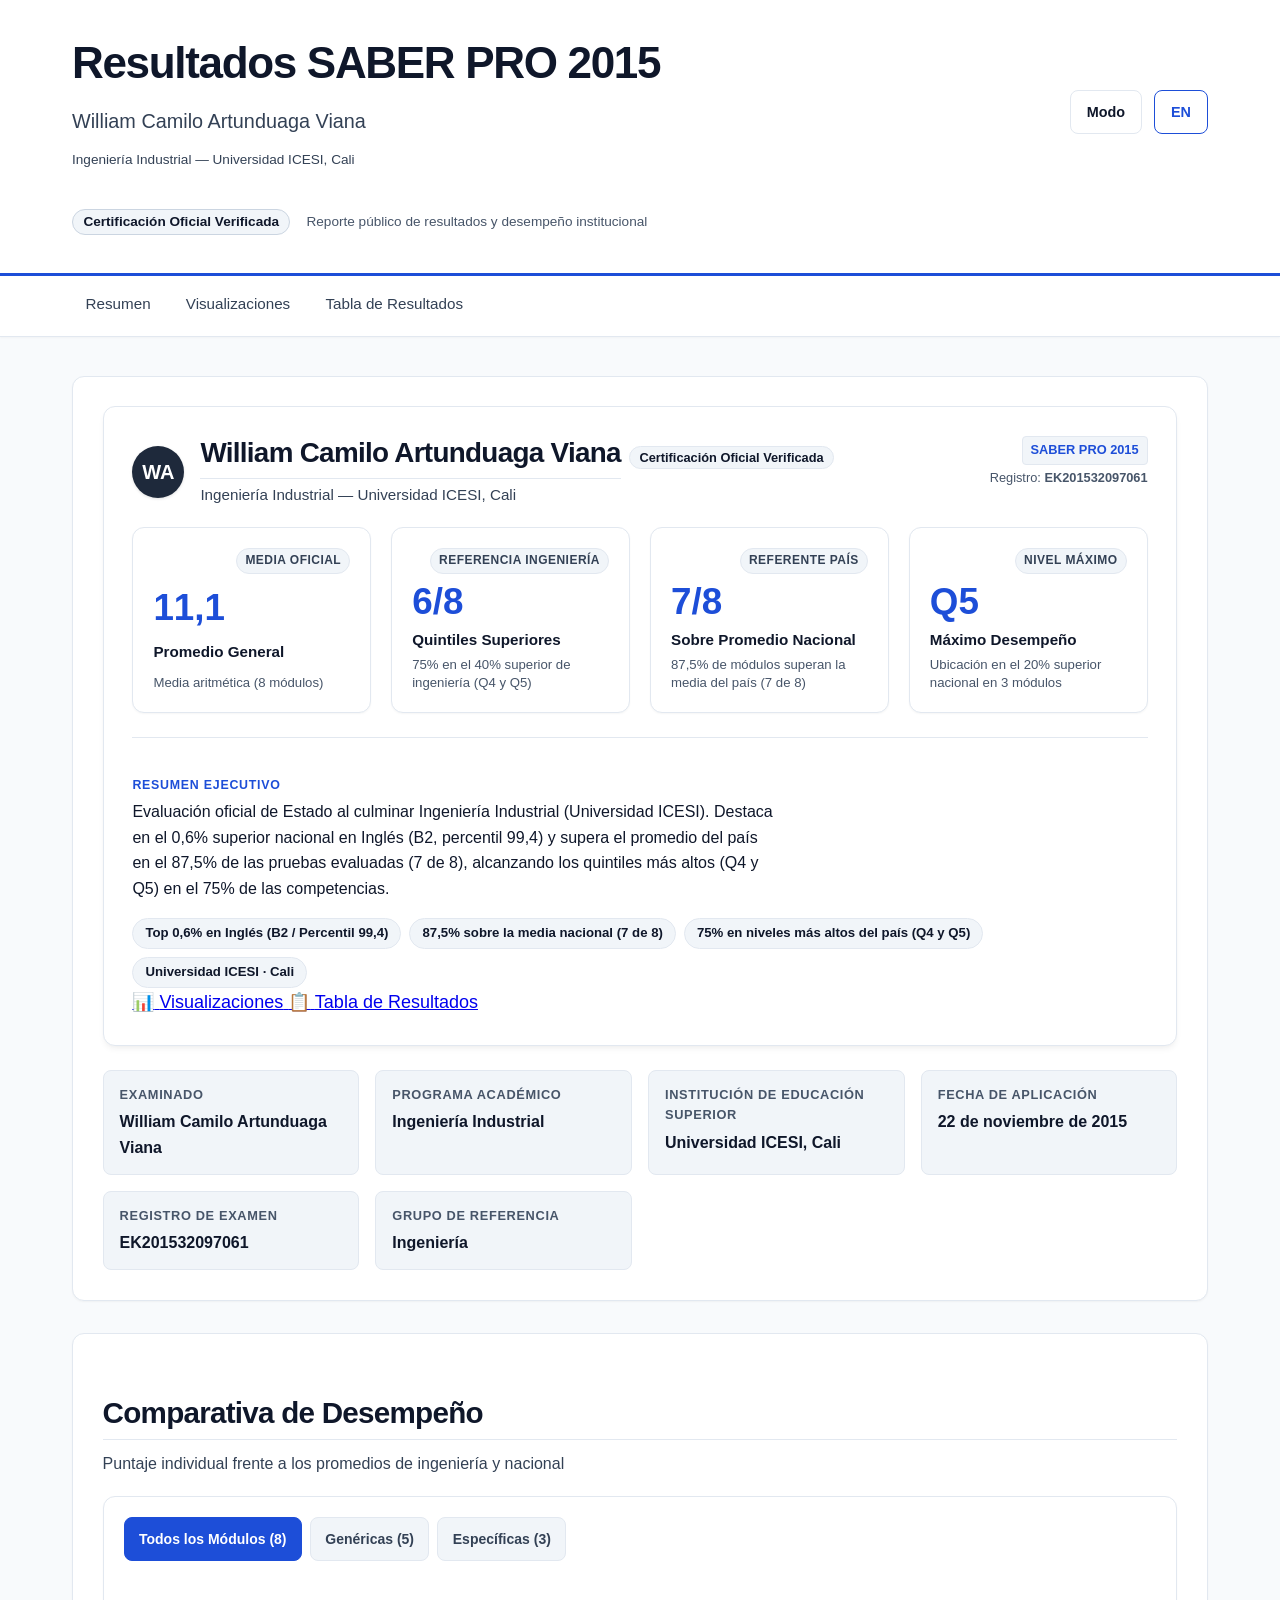
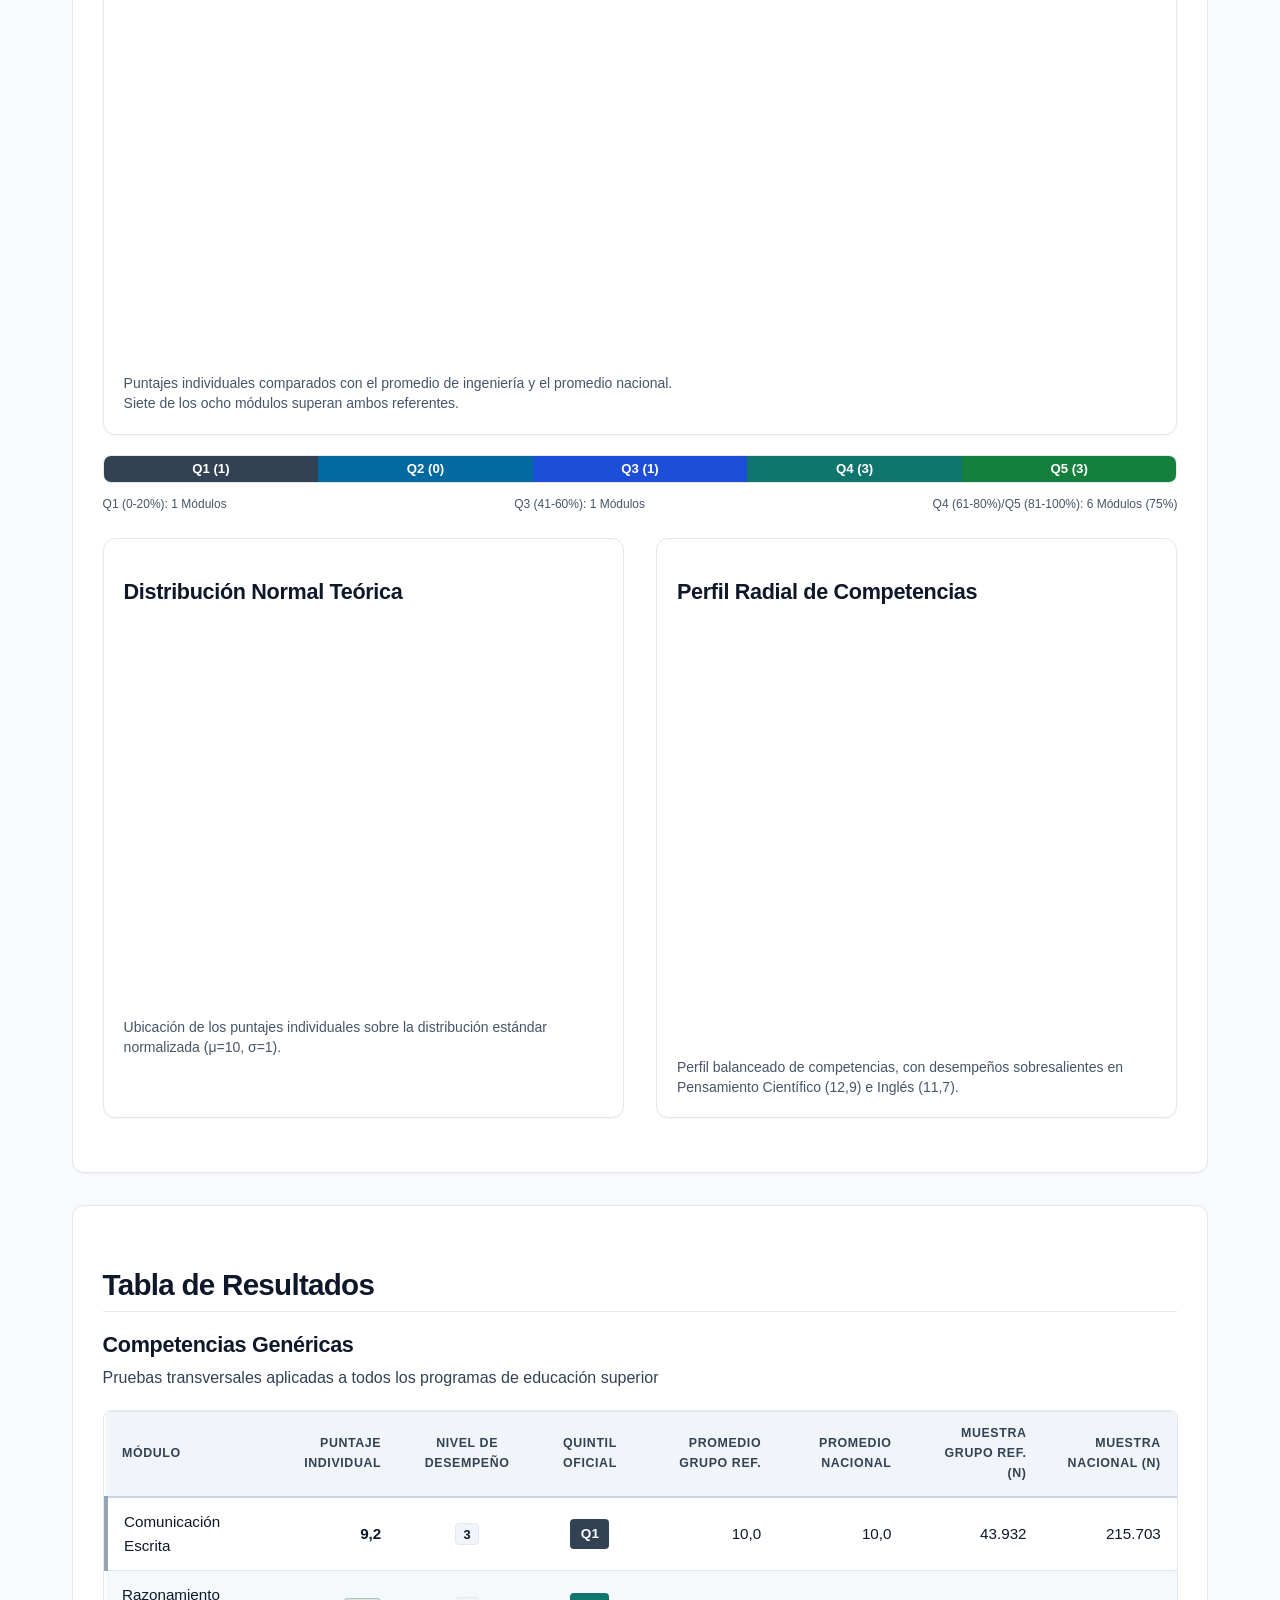
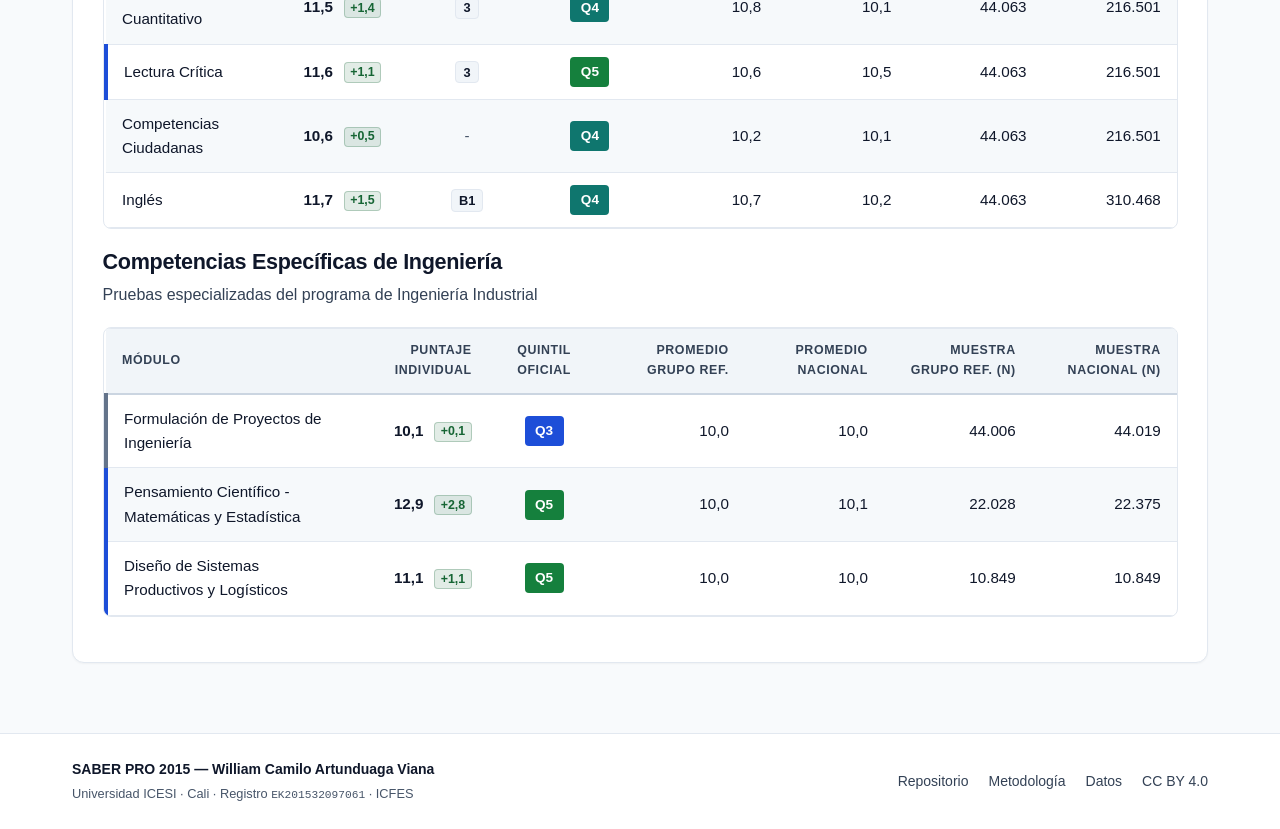
==== commit 0a7ef88d: "feat(ux): implement 7-second rule heuristic and eliminate UI redundancy" ====
--- a/docs/index.html
+++ b/docs/index.html
@@ -139,10 +139,22 @@
                         <span class="hero-chip" data-i18n="header.chip_institution">Universidad ICESI · Cali</span>
                     </div>
                 </div>
-            </div>
-
-            <!-- Candidate Metadata Grid -->
-            <div class="candidate-info-grid">
+
+                <!-- Fast Action Affordances (7-Second Heuristic Micro-Interaction) -->
+                <div class="hero-actions" role="toolbar" aria-label="Acciones rápidas de exploración">
+                    <a href="#visualizations" class="btn-primary hero-action-btn">
+                        <span aria-hidden="true">📊</span>
+                        <span data-i18n="nav.visualizations">Visualizaciones</span>
+                    </a>
+                    <a href="#tables" class="btn-secondary hero-action-btn">
+                        <span aria-hidden="true">📋</span>
+                        <span data-i18n="nav.tables">Tabla de Resultados</span>
+                    </a>
+                </div>
+            </div>
+
+            <!-- Candidate Metadata Grid (High-Density Ribbon) -->
+            <div class="candidate-info-grid" role="region" aria-label="Metadatos oficiales del examen">
                 <div class="info-card">
                     <div class="info-label" data-i18n="candidate_info.candidate_label">Examinado</div>
                     <div class="info-value" data-i18n="candidate_info.candidate_name">William Camilo Artunduaga Viana</div>
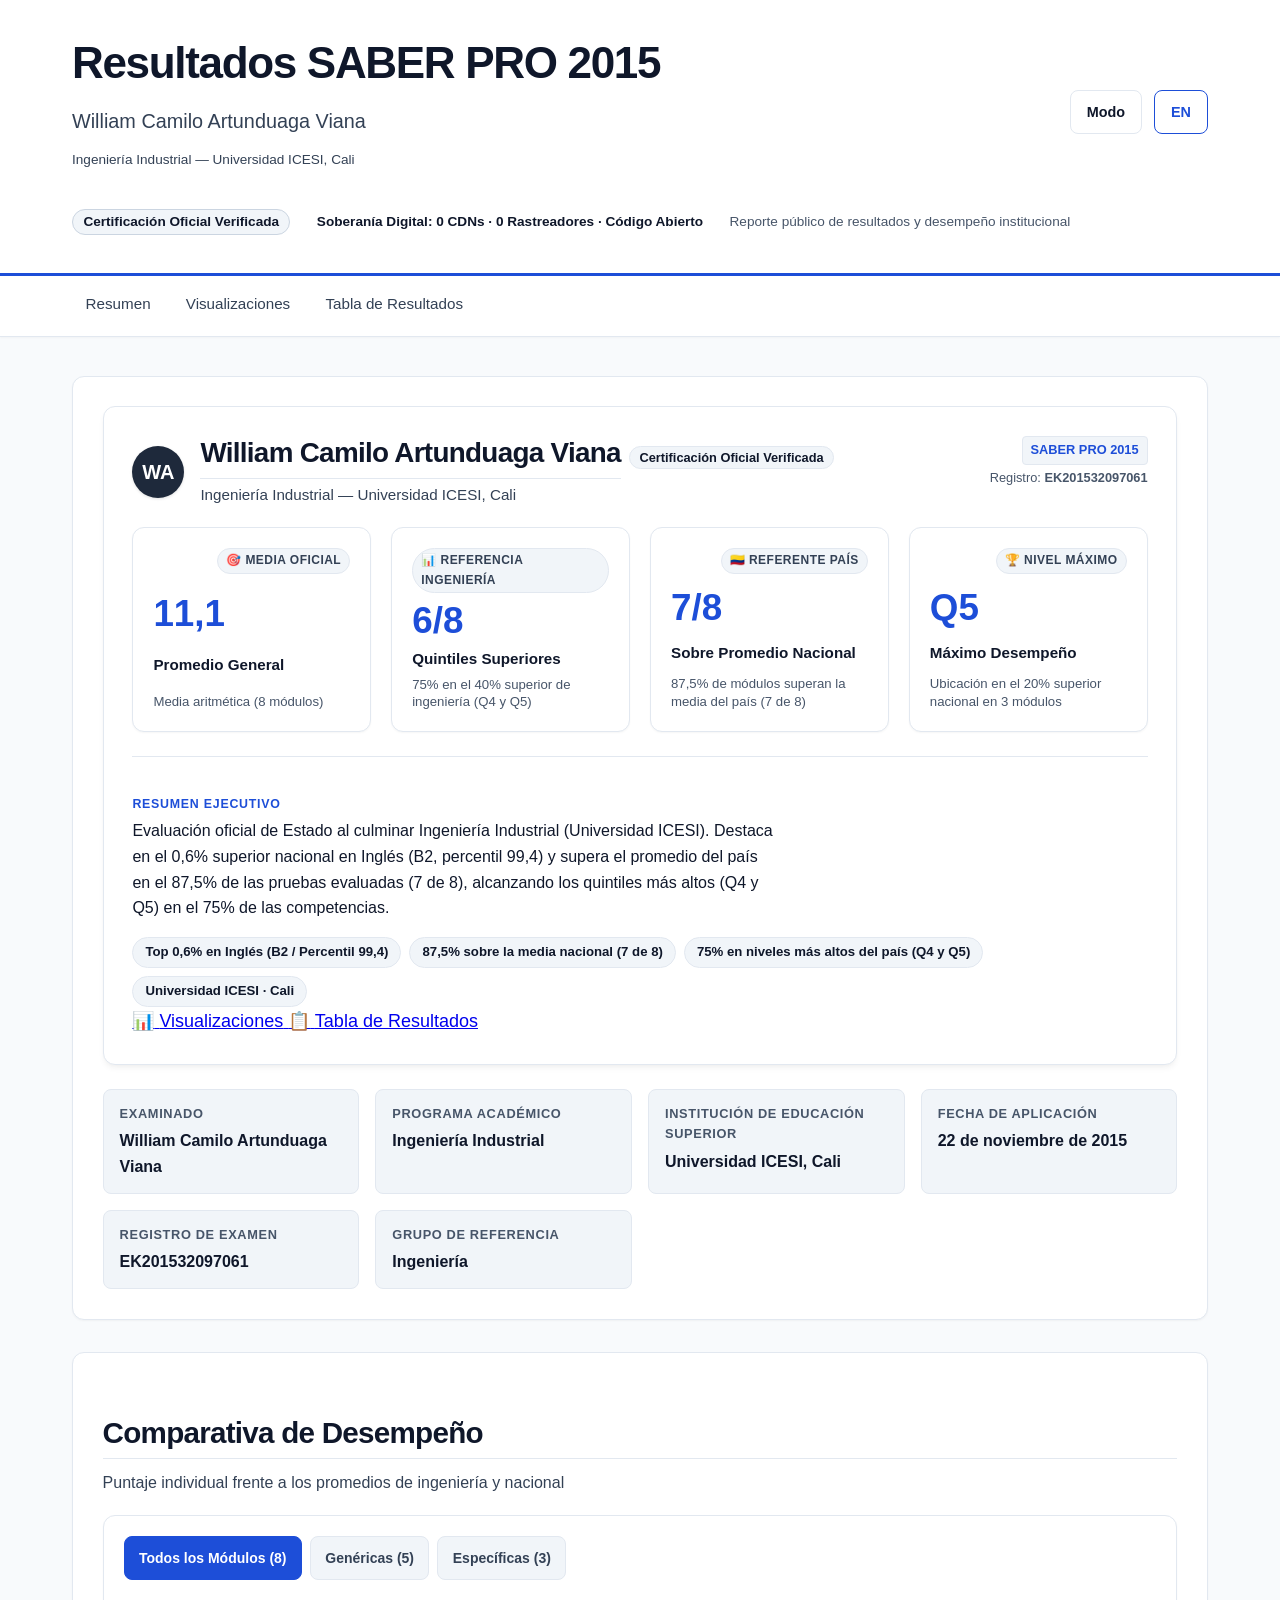
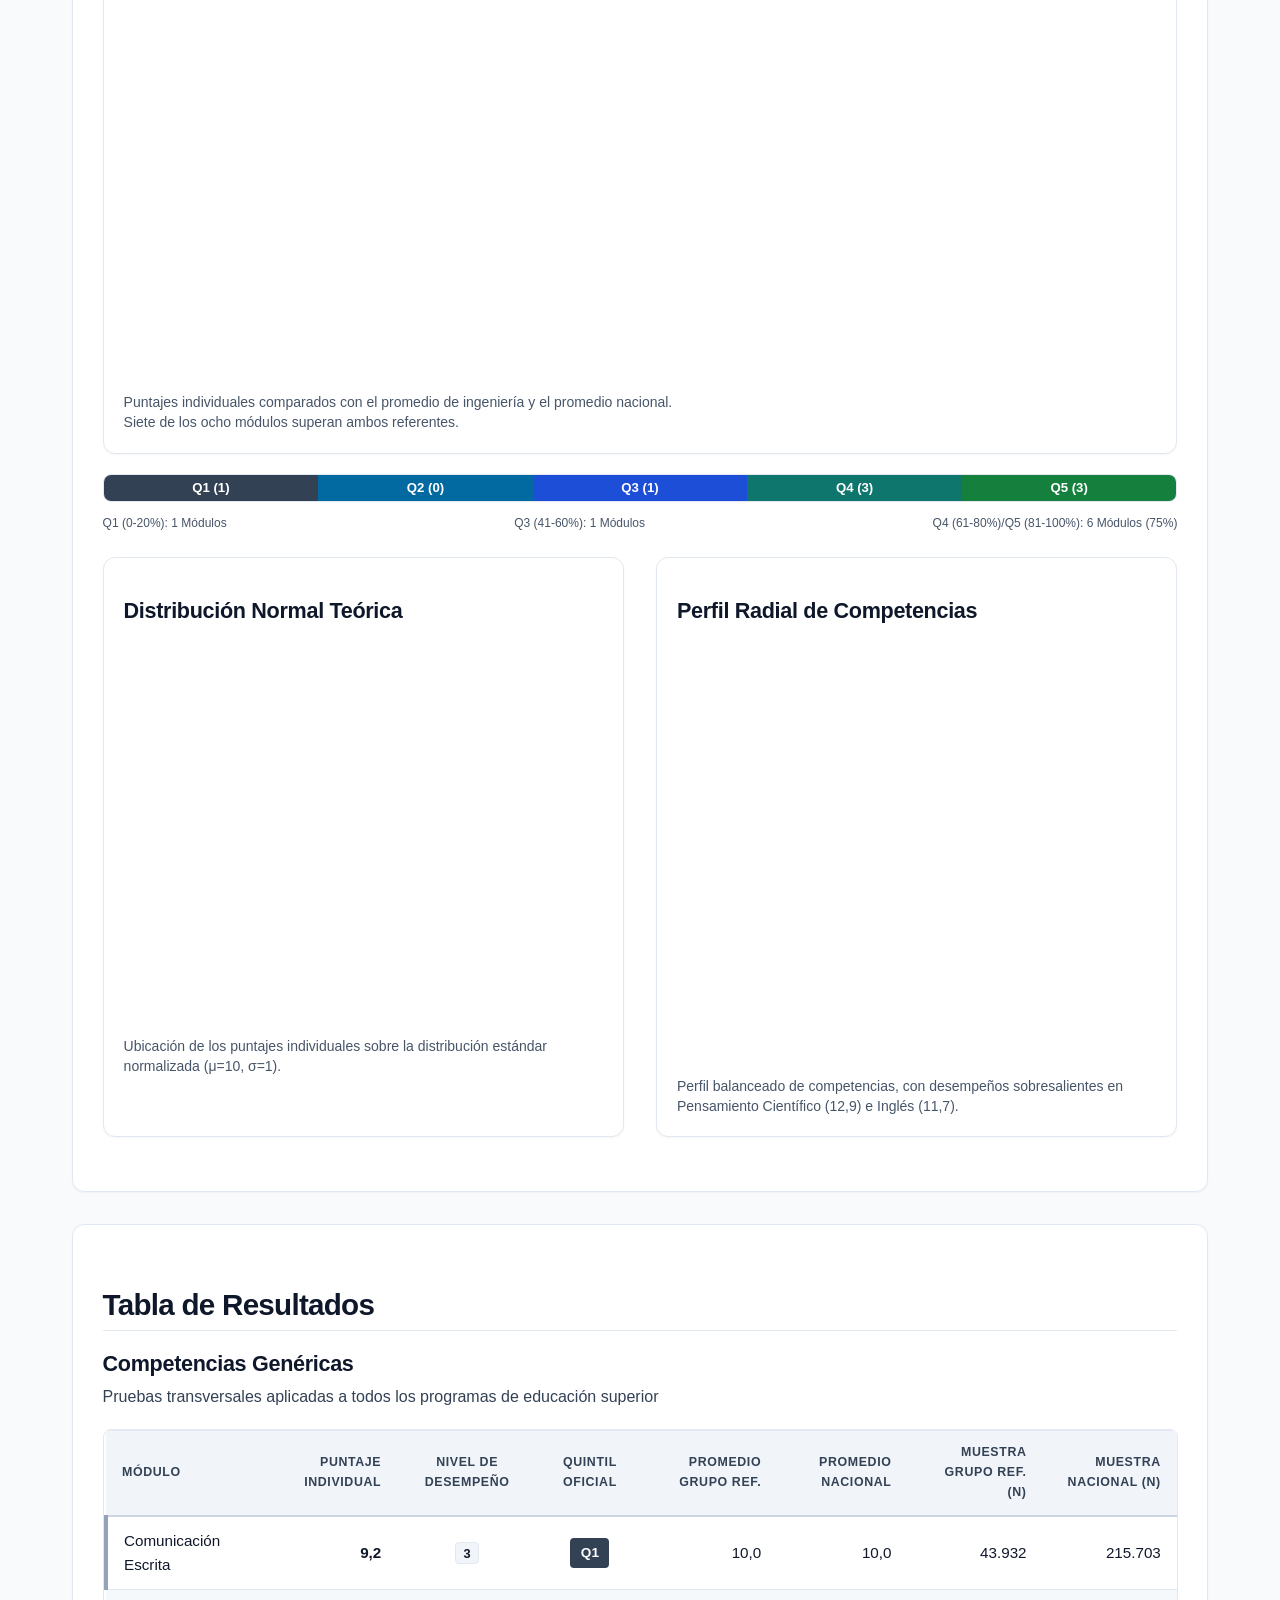
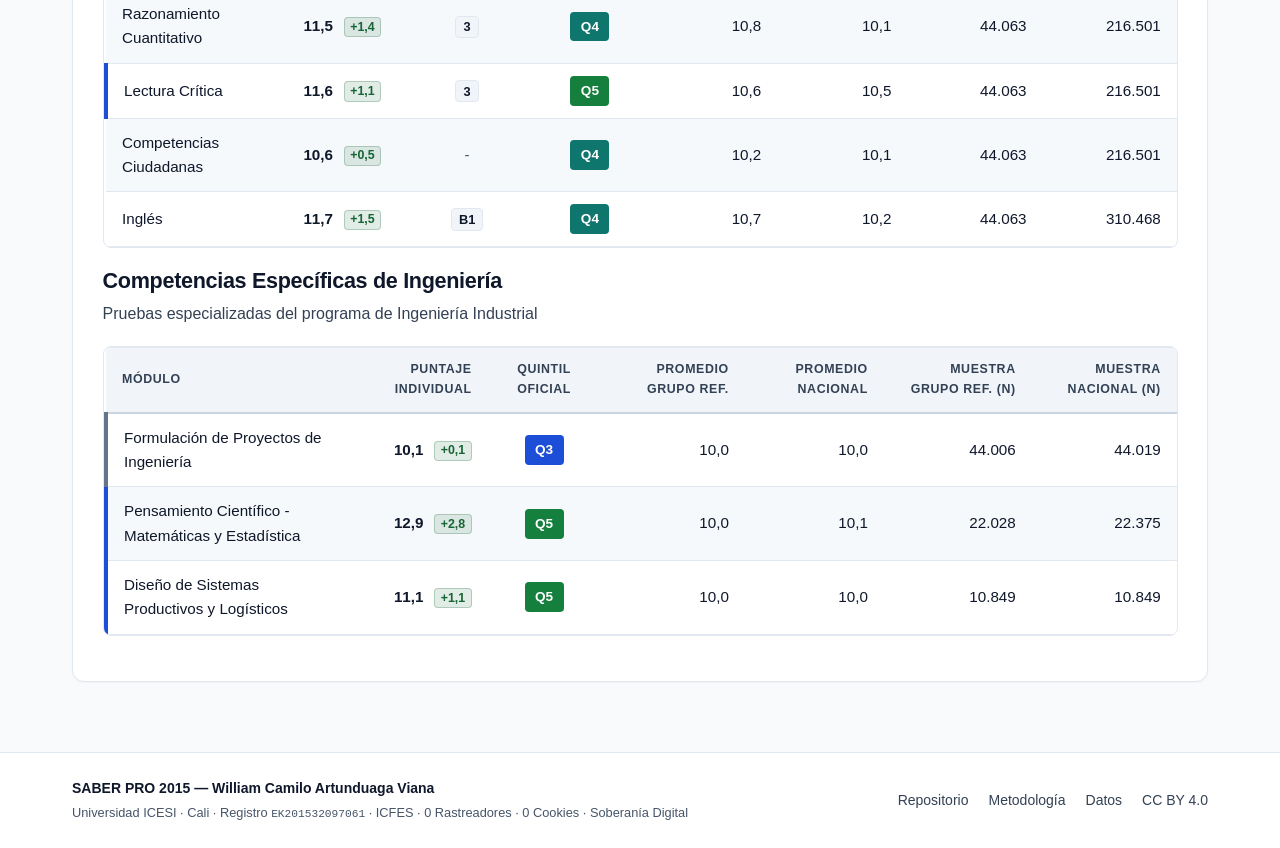
==== commit 24487cc9: "feat(ux): implement 3-second retention window, living data delight and ethical transparency" ====
--- a/docs/index.html
+++ b/docs/index.html
@@ -49,6 +49,7 @@
             </div>
             <div class="header-badges">
                 <span class="badge badge-official" data-i18n="header.official_badge">Certificación Oficial Verificada</span>
+                <span class="badge badge-ethical" data-i18n="header.ethical_badge">Soberanía Digital: 0 CDNs · 0 Rastreadores · Código Abierto</span>
                 <span class="text-small text-muted" data-i18n="header.disclaimer">Reporte público de resultados y desempeño institucional</span>
             </div>
         </div>
@@ -90,33 +91,33 @@
 
                 <!-- Key Performance Indicator Cards (Meta Dashboard KPI Grid - First 7 Seconds Scan) -->
                 <div class="stats-grid">
-                    <div class="stat-card" id="card-mean">
+                    <div class="stat-card" id="card-mean" tabindex="0" title="Media aritmética oficial exacta 11.0875 (11.1). Auditada contra la fuente primaria.">
                         <div class="stat-card-header">
-                            <span class="stat-badge">Media Oficial</span>
+                            <span class="stat-badge">🎯 Media Oficial</span>
                         </div>
                         <div class="stat-number">11.2</div>
                         <div class="stat-label" data-i18n="stats.arithmetic_mean.title">Promedio General</div>
                         <div class="stat-sublabel" data-i18n="stats.arithmetic_mean.subtitle">Media aritmética en escala 1 a 20 (8 módulos)</div>
                     </div>
-                    <div class="stat-card" id="card-quintiles">
+                    <div class="stat-card" id="card-quintiles" tabindex="0" title="75% de las pruebas (6 de 8) se sitúan en los dos quintiles más altos de ingeniería.">
                         <div class="stat-card-header">
-                            <span class="stat-badge">Referencia Ingeniería</span>
+                            <span class="stat-badge">📊 Referencia Ingeniería</span>
                         </div>
                         <div class="stat-number">6/8</div>
                         <div class="stat-label" data-i18n="stats.high_quintiles.title">Quintiles Superiores</div>
                         <div class="stat-sublabel" data-i18n="stats.high_quintiles.subtitle">75% en el 40% superior de ingeniería (Q4 y Q5)</div>
                     </div>
-                    <div class="stat-card" id="card-above-nac">
+                    <div class="stat-card" id="card-above-nac" tabindex="0" title="87.5% de los módulos evaluados (7 de 8) superan la media de todos los evaluados del país.">
                         <div class="stat-card-header">
-                            <span class="stat-badge">Referente País</span>
+                            <span class="stat-badge">🇨🇴 Referente País</span>
                         </div>
                         <div class="stat-number">7/8</div>
                         <div class="stat-label" data-i18n="stats.above_national.title">Sobre Promedio Nacional</div>
                         <div class="stat-sublabel" data-i18n="stats.above_national.subtitle">87,5% de módulos superan la media del país (7 de 8)</div>
                     </div>
-                    <div class="stat-card" id="card-top-performance">
+                    <div class="stat-card" id="card-top-performance" tabindex="0" title="Ubicación en el Quintil 5 (20% superior nacional) en Pensamiento Científico, Diseño de Sistemas y Lectura Crítica.">
                         <div class="stat-card-header">
-                            <span class="stat-badge">Nivel Máximo</span>
+                            <span class="stat-badge">🏆 Nivel Máximo</span>
                         </div>
                         <div class="stat-number">Q5</div>
                         <div class="stat-label" data-i18n="stats.top_performance.title">Máximo Desempeño</div>
@@ -376,7 +377,7 @@
             <div class="footer-simple">
                 <div class="footer-brand">
                     <strong>SABER PRO 2015 — William Camilo Artunduaga Viana</strong>
-                    <span class="footer-meta">Universidad ICESI · Cali · Registro <code>EK201532097061</code> · ICFES</span>
+                    <span class="footer-meta">Universidad ICESI · Cali · Registro <code>EK201532097061</code> · ICFES · 0 Rastreadores · 0 Cookies · Soberanía Digital</span>
                 </div>
                 <ul class="footer-links">
                     <li><a href="https://github.com/willkwolf/ICFES-saberPro2015" target="_blank" rel="noopener" data-i18n="footer.repository">Repositorio</a></li>
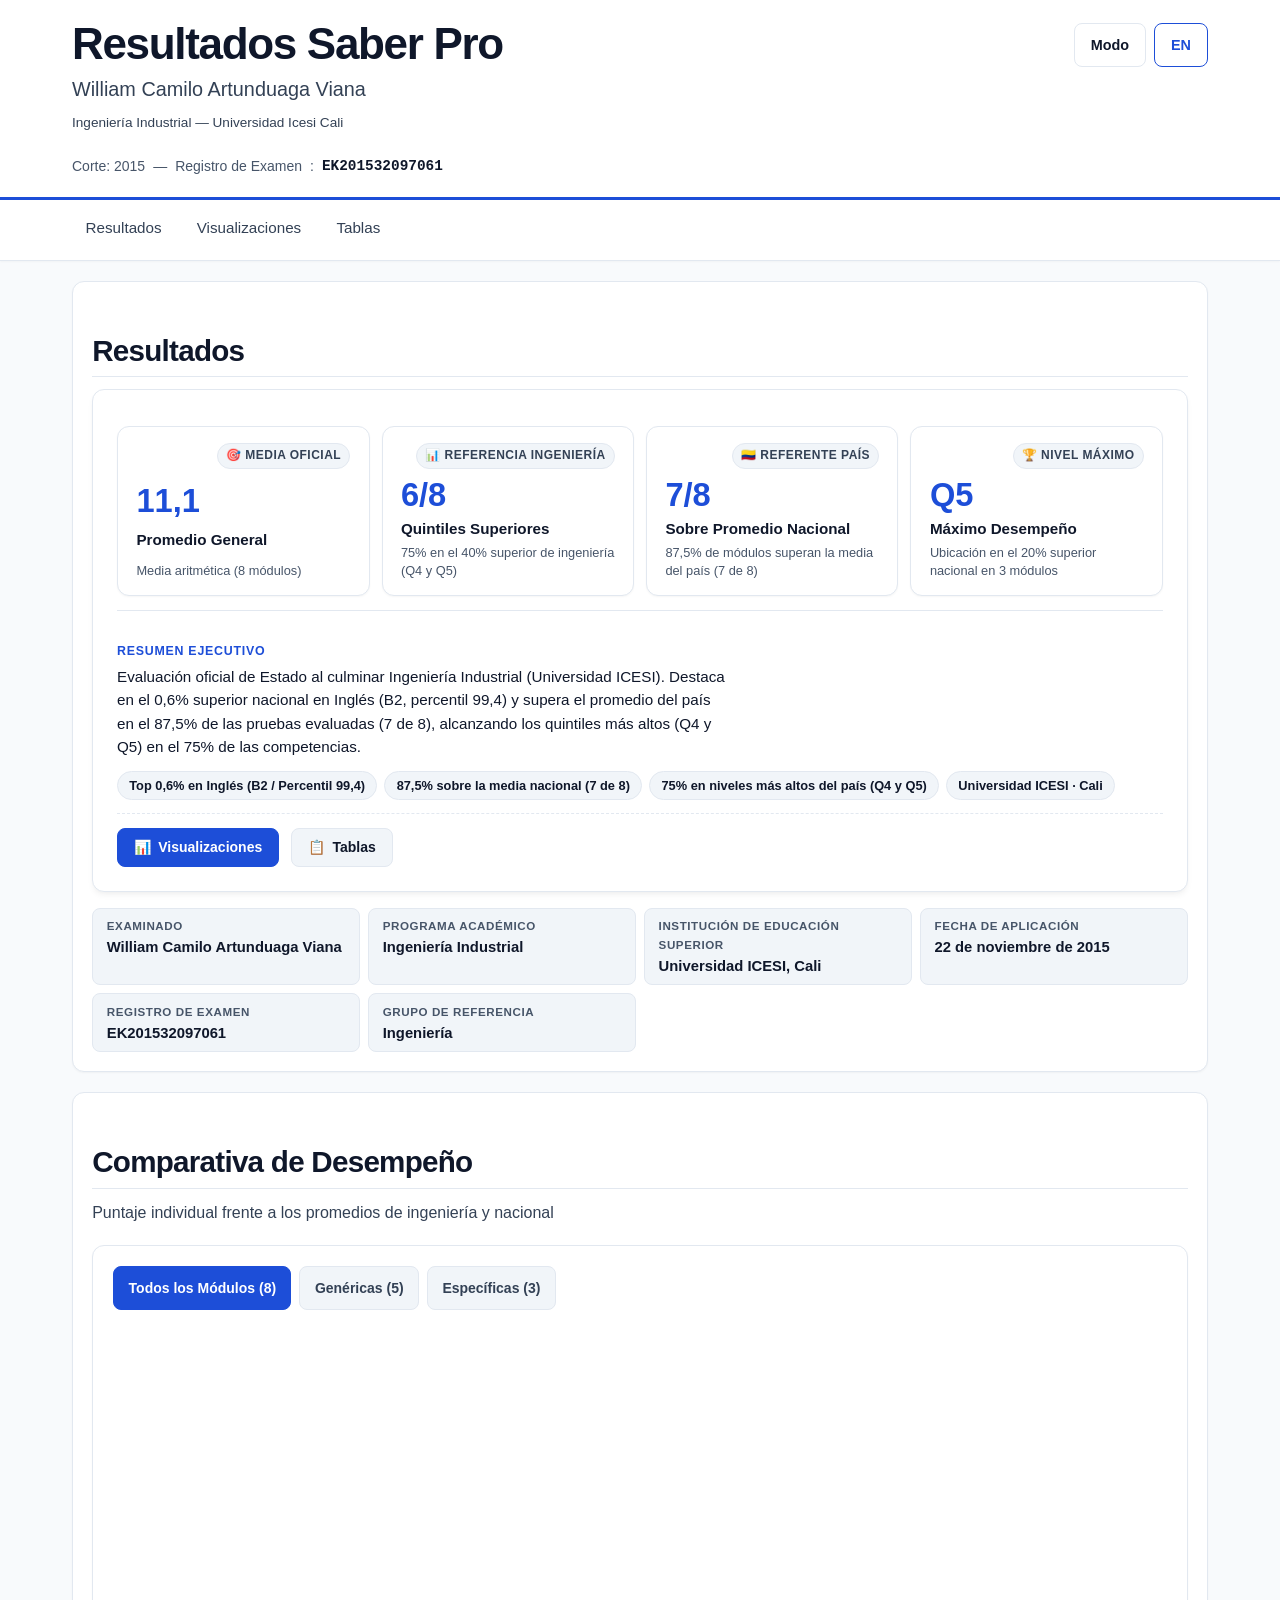
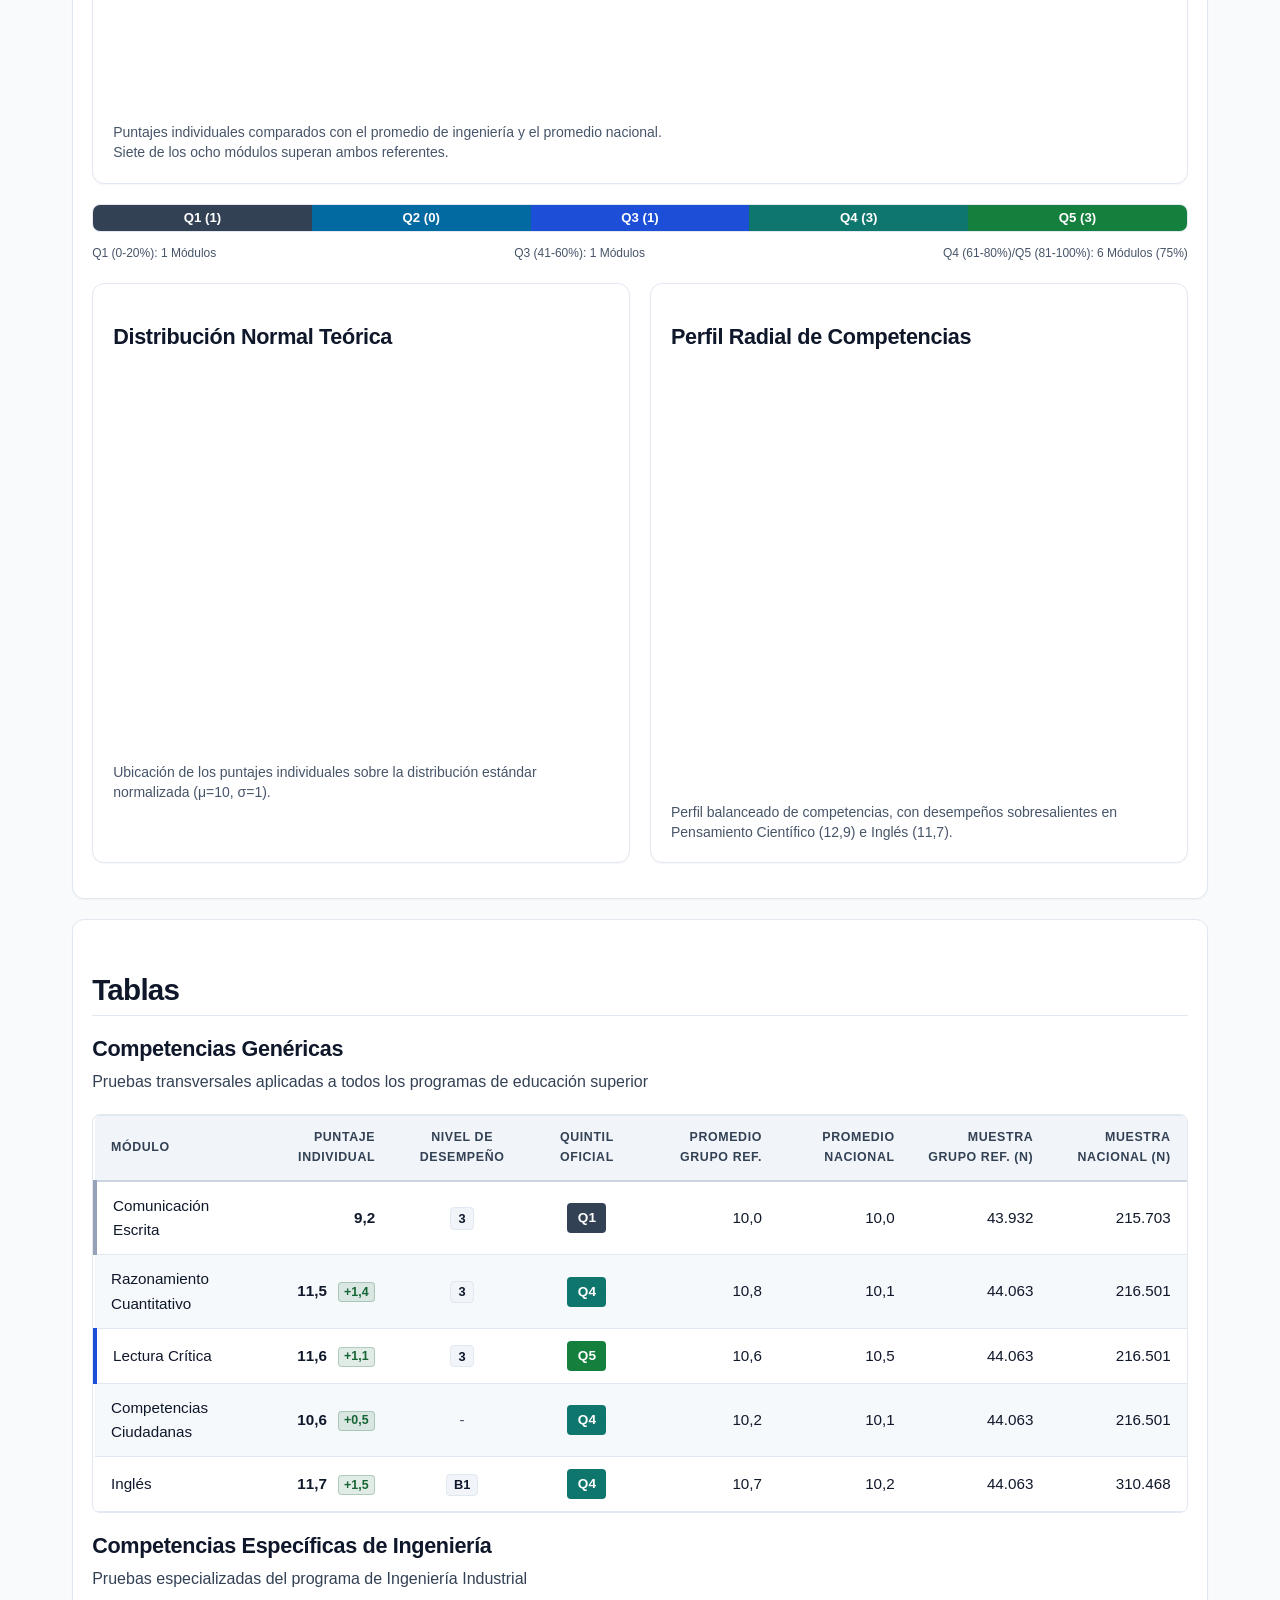
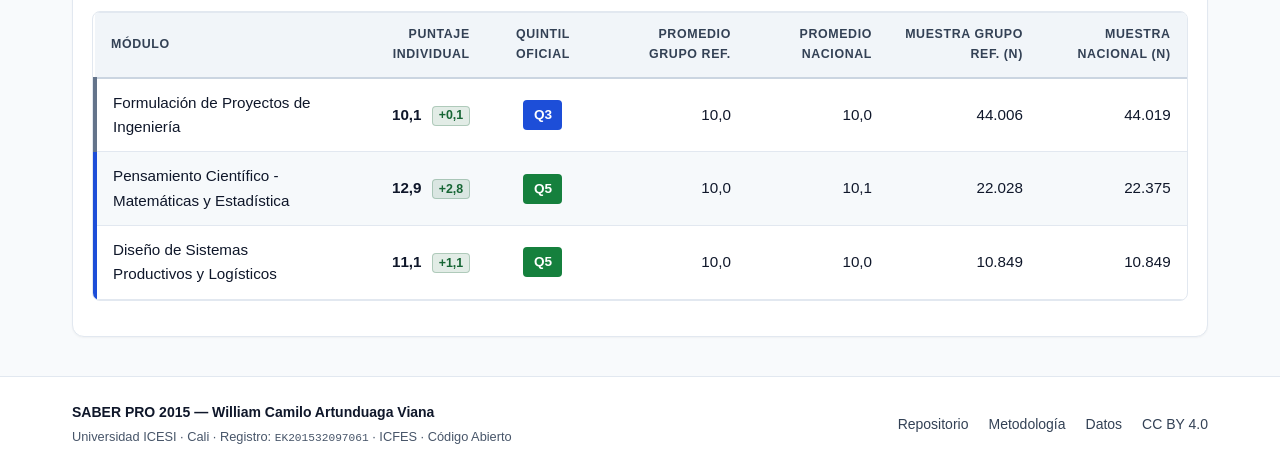
==== commit 112db260: "refactor(ui): streamline title to 4-block layout and remove badge noise" ====
--- a/docs/index.html
+++ b/docs/index.html
@@ -28,14 +28,15 @@
     <!-- WCAG 2.1 AA Accessible Skip-to-Content Link -->
     <a href="#main-content" class="skip-link" data-i18n="nav.skip_link">Saltar al contenido principal</a>
 
-    <!-- Semantic Header Landmark (Meta / React App Bar Style) -->
+    <!-- Semantic Header Landmark -->
     <header class="site-header">
         <div class="container">
             <div class="header-top">
                 <div class="header-main">
-                    <h1 data-i18n="header.title">Resultados SABER PRO 2015</h1>
+                    <h1 data-i18n="header.title">Resultados Saber Pro</h1>
                     <p class="lead" data-i18n="header.subtitle">William Camilo Artunduaga Viana</p>
-                    <p class="text-small" data-i18n="header.degree_info">Ingeniería Industrial — Universidad ICESI, Cali</p>
+                    <p class="text-small" data-i18n="header.degree_info">Ingeniería Industrial — Universidad Icesi Cali</p>
+                    <p class="header-meta"><span data-i18n="header.cohort_label">Corte: 2015</span> &mdash; <span data-i18n="candidate_info.registration_label">Registro</span>: <strong data-i18n="candidate_info.registration_value">EK201532097061</strong></p>
                 </div>
                 <div class="controls-bar" role="toolbar" aria-label="Controles de accesibilidad e idioma">
                     <button id="btnThemeToggle" class="btn btn-theme" type="button" aria-label="Alternar modo oscuro / claro" aria-pressed="false" data-i18n-aria="nav.theme_toggle_aria">
@@ -47,48 +48,28 @@
                     </button>
                 </div>
             </div>
-            <div class="header-badges">
-                <span class="badge badge-official" data-i18n="header.official_badge">Certificación Oficial Verificada</span>
-                <span class="badge badge-ethical" data-i18n="header.ethical_badge">Soberanía Digital: 0 CDNs · 0 Rastreadores · Código Abierto</span>
-                <span class="text-small text-muted" data-i18n="header.disclaimer">Reporte público de resultados y desempeño institucional</span>
-            </div>
         </div>
     </header>
 
-    <!-- Navigation Landmark (Meta Dashboard Segment Tabs) -->
+    <!-- Navigation Landmark -->
     <nav class="main-nav" aria-label="Navegación principal">
         <div class="container nav-container">
             <ul class="nav-links">
-                <li><a href="#summary" class="nav-link" data-i18n="nav.summary">Resumen</a></li>
+                <li><a href="#summary" class="nav-link" data-i18n="nav.summary">Resultados</a></li>
                 <li><a href="#visualizations" class="nav-link" data-i18n="nav.visualizations">Visualizaciones</a></li>
-                <li><a href="#tables" class="nav-link" data-i18n="nav.tables">Tabla de Resultados</a></li>
+                <li><a href="#tables" class="nav-link" data-i18n="nav.tables">Tablas</a></li>
             </ul>
         </div>
     </nav>
 
     <!-- Main Content Landmark -->
     <main id="main-content" class="container">
-        <!-- Section 1: Candidate & Executive Summary (Meta / React Dashboard Style) -->
+        <!-- Bloque de resultados -->
         <section class="page-section" id="summary" aria-labelledby="heading-summary">
+            <h2 id="heading-summary" class="section-title" data-i18n="nav.summary">Resultados</h2>
+
             <!-- Hero Executive Card -->
             <div class="executive-hero-card">
-                <div class="hero-header">
-                    <div class="hero-identity">
-                        <div class="hero-avatar" aria-hidden="true">WA</div>
-                        <div>
-                            <div class="hero-title-row">
-                                <h2 id="heading-summary" class="hero-candidate-name" data-i18n="candidate_info.candidate_name">William Camilo Artunduaga Viana</h2>
-                                <span class="badge badge-verified" data-i18n="header.official_badge">Certificación Oficial Verificada</span>
-                            </div>
-                            <p class="hero-degree" data-i18n="header.degree_info">Ingeniería Industrial — Universidad ICESI, Cali</p>
-                        </div>
-                    </div>
-                    <div class="hero-exam-badge">
-                        <span class="exam-tag">SABER PRO 2015</span>
-                        <span class="exam-reg">Registro: <strong data-i18n="candidate_info.registration_value">EK201532097061</strong></span>
-                    </div>
-                </div>
-
                 <!-- Key Performance Indicator Cards (Meta Dashboard KPI Grid - First 7 Seconds Scan) -->
                 <div class="stats-grid">
                     <div class="stat-card" id="card-mean" tabindex="0" title="Media aritmética oficial exacta 11.0875 (11.1). Auditada contra la fuente primaria.">
@@ -149,7 +130,7 @@
                     </a>
                     <a href="#tables" class="btn-secondary hero-action-btn">
                         <span aria-hidden="true">📋</span>
-                        <span data-i18n="nav.tables">Tabla de Resultados</span>
+                        <span data-i18n="nav.tables">Tablas</span>
                     </a>
                 </div>
             </div>
@@ -377,7 +358,7 @@
             <div class="footer-simple">
                 <div class="footer-brand">
                     <strong>SABER PRO 2015 — William Camilo Artunduaga Viana</strong>
-                    <span class="footer-meta">Universidad ICESI · Cali · Registro <code>EK201532097061</code> · ICFES · 0 Rastreadores · 0 Cookies · Soberanía Digital</span>
+                    <span class="footer-meta">Universidad ICESI · Cali · Registro: <code>EK201532097061</code> · ICFES · Código Abierto</span>
                 </div>
                 <ul class="footer-links">
                     <li><a href="https://github.com/willkwolf/ICFES-saberPro2015" target="_blank" rel="noopener" data-i18n="footer.repository">Repositorio</a></li>
--- a/docs/css/layout.css
+++ b/docs/css/layout.css
@@ -33,36 +33,54 @@
   background-color: var(--bg-header);
   border-bottom: 3px solid var(--color-primary-600);
   box-shadow: var(--nav-shadow);
-  padding-block: clamp(1.5rem, 3vw, 2.5rem);
+  padding-block: clamp(0.75rem, 1.5vw, 1.25rem);
 }
 
 .header-top {
   display: flex;
   flex-wrap: wrap;
   justify-content: space-between;
-  align-items: center;
+  align-items: flex-start;
   gap: 1rem;
-  margin-bottom: 1.5rem;
 }
 
 .controls-bar {
   display: flex;
   align-items: center;
-  gap: 0.75rem;
+  gap: 0.5rem;
+  margin-top: 0.25rem;
 }
 
 .header-main {
   display: flex;
   flex-direction: column;
-  gap: 0.5rem;
+  gap: 0.2rem;
+}
+
+.header-main h1 {
+  margin-block-end: 0.15rem;
+}
+
+.header-meta {
+  font-size: 0.875rem;
+  color: var(--text-muted);
+  margin-block-start: 0.25rem;
+  margin-block-end: 0;
+  display: flex;
+  flex-wrap: wrap;
+  align-items: center;
+  gap: 0.35rem 0.5rem;
+  font-weight: 500;
+}
+
+.header-meta strong {
+  color: var(--text-primary);
+  font-family: var(--font-mono);
+  font-size: 0.9rem;
 }
 
 .header-badges {
-  display: flex;
-  flex-wrap: wrap;
-  align-items: center;
-  gap: 0.65rem 1rem;
-  margin-top: 0.75rem;
+  display: none;
 }
 
 nav.main-nav {
@@ -113,10 +131,10 @@
   color: var(--color-primary-600);
 }
 
-/* Main Content Landmark */
+/* Main Content Landmark (Lean 4-Scroll Architecture) */
 main#main-content {
   flex: 1 0 auto;
-  padding-block: clamp(1.5rem, 3vw, 3rem);
+  padding-block: clamp(0.75rem, 1.5vw, 1.25rem);
 }
 
 /* Section Blocks */
@@ -124,32 +142,38 @@
   background-color: var(--bg-surface);
   border: 1px solid var(--border-subtle);
   border-radius: var(--radius-lg);
-  padding: clamp(1rem, 2.5vw, 1.85rem);
-  margin-bottom: 2rem;
+  padding: clamp(0.75rem, 1.5vw, 1.25rem);
+  margin-bottom: 1.25rem;
   box-shadow: var(--card-shadow);
 }
 
 /* Grids */
 .stats-grid {
   display: grid;
-  grid-template-columns: repeat(auto-fit, minmax(min(100%, 220px), 1fr));
+  grid-template-columns: repeat(auto-fit, minmax(min(100%, 160px), 1fr));
+  gap: 0.75rem;
+  margin-top: 0.75rem;
+  margin-bottom: 0.75rem;
+}
+
+@media (min-width: 640px) {
+  .stats-grid {
+    grid-template-columns: repeat(4, 1fr);
+  }
+}
+
+.candidate-info-grid {
+  display: grid;
+  grid-template-columns: repeat(auto-fit, minmax(min(100%, 240px), 1fr));
+  gap: 0.5rem;
+  margin-top: 0.65rem;
+}
+
+.charts-grid {
+  display: grid;
+  grid-template-columns: 1fr;
   gap: 1.25rem;
-  margin-top: 1.25rem;
-  margin-bottom: 1.5rem;
-}
-
-.candidate-info-grid {
-  display: grid;
-  grid-template-columns: repeat(auto-fit, minmax(min(100%, 240px), 1fr));
-  gap: 1rem;
-  margin-top: 1rem;
-}
-
-.charts-grid {
-  display: grid;
-  grid-template-columns: 1fr;
-  gap: 2rem;
-  margin-block: 1.5rem;
+  margin-block: 1rem;
 }
 
 @media (min-width: 992px) {
--- a/docs/css/components.css
+++ b/docs/css/components.css
@@ -34,6 +34,23 @@
   border: 1px solid var(--status-info-border);
 }
 
+.badge-ethical {
+  background-color: rgba(15, 118, 110, 0.12);
+  color: #0f766e;
+  border: 1px solid rgba(15, 118, 110, 0.3);
+  font-size: 0.8rem;
+  font-weight: 600;
+  display: inline-flex;
+  align-items: center;
+  gap: 0.35rem;
+}
+
+[data-theme="dark"] .badge-ethical {
+  background-color: rgba(45, 212, 191, 0.15);
+  color: #2dd4bf;
+  border-color: rgba(45, 212, 191, 0.35);
+}
+
 /* Quintile Badges - Strictly WCAG AA Compliant (Contrast >= 4.5:1) */
 .quintil-badge {
   display: inline-block;
@@ -70,33 +87,37 @@
   color: var(--badge-q5-fg);
 }
 
-/* Stat Cards */
+/* Stat Cards (7-Second Scan Optimized) */
 .stat-card {
   background-color: var(--bg-surface-elevated);
   border: 1px solid var(--border-subtle);
   border-radius: var(--radius-lg);
-  padding: 1.25rem;
+  padding: 1rem 1.15rem;
   box-shadow: var(--card-shadow);
   display: flex;
   flex-direction: column;
   justify-content: space-between;
-  transition: transform var(--transition-fast), box-shadow var(--transition-fast);
+  transition: transform var(--transition-fast), box-shadow var(--transition-fast), border-color var(--transition-fast);
   min-width: 0;
   overflow-wrap: break-word;
   word-break: break-word;
-}
-
-.stat-card:hover {
-  border-color: var(--border-strong);
-  box-shadow: var(--card-shadow-hover);
+  cursor: pointer;
+}
+
+.stat-card:hover,
+.stat-card:focus-visible {
+  transform: translateY(-2px);
+  border-color: var(--color-primary-600);
+  box-shadow: 0 6px 14px -2px rgba(29, 78, 216, 0.15), var(--card-shadow);
 }
 
 .stat-number {
-  font-size: clamp(1.85rem, 1.5rem + 1vw, 2.5rem);
+  font-size: clamp(1.75rem, 1.4rem + 0.8vw, 2.35rem);
   font-weight: 800;
   color: var(--color-primary-600);
   line-height: 1.1;
-  margin-bottom: 0.35rem;
+  margin-bottom: 0.25rem;
+  font-variant-numeric: tabular-nums;
   overflow-wrap: break-word;
   word-break: break-word;
 }
@@ -105,40 +126,47 @@
   font-size: 0.95rem;
   font-weight: 600;
   color: var(--text-primary);
-  margin-bottom: 0.25rem;
+  margin-bottom: 0.2rem;
   overflow-wrap: break-word;
   word-break: break-word;
 }
 
 .stat-sublabel {
-  font-size: 0.825rem;
+  font-size: 0.8rem;
   color: var(--text-muted);
   line-height: 1.35;
   overflow-wrap: break-word;
   word-break: break-word;
 }
 
-/* Info Cards (Candidate Info) */
+/* Info Cards (Candidate Info - High Density Ribbon) */
 .info-card {
   background-color: var(--bg-surface-subtle);
   border: 1px solid var(--border-subtle);
   border-radius: var(--radius-md);
-  padding: 0.85rem 1rem;
+  padding: 0.55rem 0.85rem;
+  transition: border-color var(--transition-fast), background-color var(--transition-fast);
+}
+
+.info-card:hover {
+  border-color: var(--border-strong);
+  background-color: var(--bg-surface-elevated);
 }
 
 .info-label {
-  font-size: 0.8rem;
-  font-weight: 600;
+  font-size: 0.725rem;
+  font-weight: 700;
   text-transform: uppercase;
   letter-spacing: 0.05em;
   color: var(--text-muted);
-  margin-bottom: 0.25rem;
+  margin-bottom: 0.15rem;
 }
 
 .info-value {
-  font-size: 1rem;
+  font-size: 0.925rem;
   font-weight: 600;
   color: var(--text-primary);
+  line-height: 1.25;
 }
 
 /* Buttons and Controls */
@@ -549,14 +577,14 @@
   #table-specific td:nth-child(7)::before { content: "N Nac.: "; }
 }
 
-/* Executive Summary Hero Card (Meta / React Dashboard Style) */
+/* Executive Summary Hero Card (7-Second Heuristic Architecture) */
 .executive-hero-card {
   background-color: var(--bg-surface-elevated);
   border: 1px solid var(--border-subtle);
   border-radius: var(--radius-lg);
-  padding: clamp(1.25rem, 1rem + 1vw, 2rem);
+  padding: clamp(1rem, 0.85rem + 0.8vw, 1.5rem);
   box-shadow: 0 4px 6px -1px rgba(0, 0, 0, 0.05), 0 2px 4px -2px rgba(0, 0, 0, 0.03);
-  margin-bottom: 1.5rem;
+  margin-bottom: 1rem;
   transition: box-shadow var(--transition-fast), border-color var(--transition-fast);
 }
 
@@ -581,8 +609,8 @@
 }
 
 .hero-avatar {
-  width: 52px;
-  height: 52px;
+  width: 50px;
+  height: 50px;
   border-radius: 50%;
   background-color: var(--color-slate-800);
   color: #ffffff;
@@ -604,7 +632,7 @@
 }
 
 .hero-candidate-name {
-  font-size: clamp(1.25rem, 1.1rem + 0.8vw, 1.75rem);
+  font-size: clamp(1.2rem, 1rem + 0.8vw, 1.65rem);
   font-weight: 700;
   margin: 0;
   color: var(--text-primary);
@@ -614,9 +642,9 @@
 }
 
 .hero-degree {
-  font-size: 0.95rem;
+  font-size: 0.925rem;
   color: var(--text-secondary);
-  margin: 0.25rem 0 0;
+  margin: 0.2rem 0 0;
   font-weight: 500;
   overflow-wrap: break-word;
   word-break: break-word;
@@ -649,8 +677,8 @@
 }
 
 .hero-summary-box {
-  margin-top: 1.25rem;
-  padding-top: 1.25rem;
+  margin-top: 0.85rem;
+  padding-top: 0.85rem;
   border-top: 1px solid var(--border-subtle);
 }
 
@@ -660,37 +688,37 @@
   letter-spacing: 0.06em;
   font-weight: 700;
   color: var(--color-primary-600);
-  margin-bottom: 0.4rem;
+  margin-bottom: 0.35rem;
 }
 
 .hero-narrative {
-  font-size: 1rem;
-  line-height: 1.6;
+  font-size: 0.95rem;
+  line-height: 1.55;
   color: var(--text-primary);
-  margin-bottom: 1rem;
+  margin-bottom: 0.75rem;
   overflow-wrap: break-word;
 }
 
 .hero-narrative p {
   margin-block-start: 0;
+  margin-block-end: 0.5rem;
+  line-height: 1.55;
+}
+
+.hero-narrative p:last-child {
   margin-block-end: 0.75rem;
-  line-height: 1.6;
-}
-
-.hero-narrative p:last-child {
-  margin-block-end: 1rem;
 }
 
 .hero-chips-group {
   display: flex;
   flex-wrap: wrap;
-  gap: 0.5rem;
+  gap: 0.45rem;
 }
 
 .hero-chip {
-  padding: 0.35rem 0.75rem;
+  padding: 0.3rem 0.7rem;
   border-radius: var(--radius-full);
-  font-size: 0.825rem;
+  font-size: 0.8rem;
   font-weight: 600;
   display: inline-flex;
   align-items: center;
@@ -703,15 +731,72 @@
   max-width: 100%;
   overflow-wrap: break-word;
   word-break: break-word;
-}
-
-
-/* Mobile Ergonomics & Anti-Truncation Rules */
+  transition: border-color var(--transition-fast), background-color var(--transition-fast);
+}
+
+.hero-chip:hover {
+  border-color: var(--color-primary-600);
+  background-color: var(--bg-surface-elevated);
+}
+
+/* 7-Second Rule Micro-Interaction Action Bar */
+.hero-actions {
+  display: flex;
+  flex-wrap: wrap;
+  align-items: center;
+  gap: 0.75rem;
+  margin-top: 0.85rem;
+  padding-top: 0.85rem;
+  border-top: 1px dashed var(--border-subtle);
+}
+
+.hero-action-btn {
+  font-size: 0.875rem;
+  font-weight: 600;
+  text-decoration: none;
+  padding: 0.45rem 1rem;
+  border-radius: var(--radius-md);
+  display: inline-flex;
+  align-items: center;
+  gap: 0.45rem;
+  transition: all var(--transition-fast);
+  cursor: pointer;
+}
+
+.hero-action-btn:hover {
+  transform: translateY(-1px);
+}
+
+.btn-primary.hero-action-btn {
+  background-color: var(--color-primary-600);
+  color: #ffffff;
+  border: 1px solid var(--color-primary-600);
+}
+
+.btn-primary.hero-action-btn:hover {
+  background-color: var(--color-primary-700);
+  border-color: var(--color-primary-700);
+  box-shadow: 0 2px 4px rgba(37, 99, 235, 0.25);
+}
+
+.btn-secondary.hero-action-btn {
+  background-color: var(--bg-surface-subtle);
+  color: var(--text-primary);
+  border: 1px solid var(--border-subtle);
+}
+
+.btn-secondary.hero-action-btn:hover {
+  background-color: var(--bg-surface-elevated);
+  border-color: var(--border-strong);
+}
+
+
+/* Mobile Ergonomics & Anti-Truncation Rules (4-Scroll Optimized) */
 @media (max-width: 640px) {
   .hero-header {
     flex-direction: column;
     align-items: stretch;
-    gap: 0.85rem;
+    gap: 0.5rem;
   }
 
   .hero-exam-badge {
@@ -719,24 +804,33 @@
   }
 
   .hero-candidate-name {
-    font-size: 1.35rem;
+    font-size: 1.25rem;
   }
 
   .hero-degree {
-    font-size: 0.9rem;
+    font-size: 0.85rem;
   }
 
   .hero-chip {
-    font-size: 0.8rem;
-    padding: 0.3rem 0.65rem;
+    font-size: 0.775rem;
+    padding: 0.25rem 0.55rem;
   }
 
   .stat-card {
-    padding: 1rem;
+    padding: 0.65rem 0.75rem;
   }
 
   .stat-number {
-    font-size: 2rem;
+    font-size: 1.65rem;
+  }
+
+  .stat-label {
+    font-size: 0.825rem;
+  }
+
+  .stat-sublabel {
+    font-size: 0.725rem;
+    line-height: 1.25;
   }
 
   figure.chart-figure {
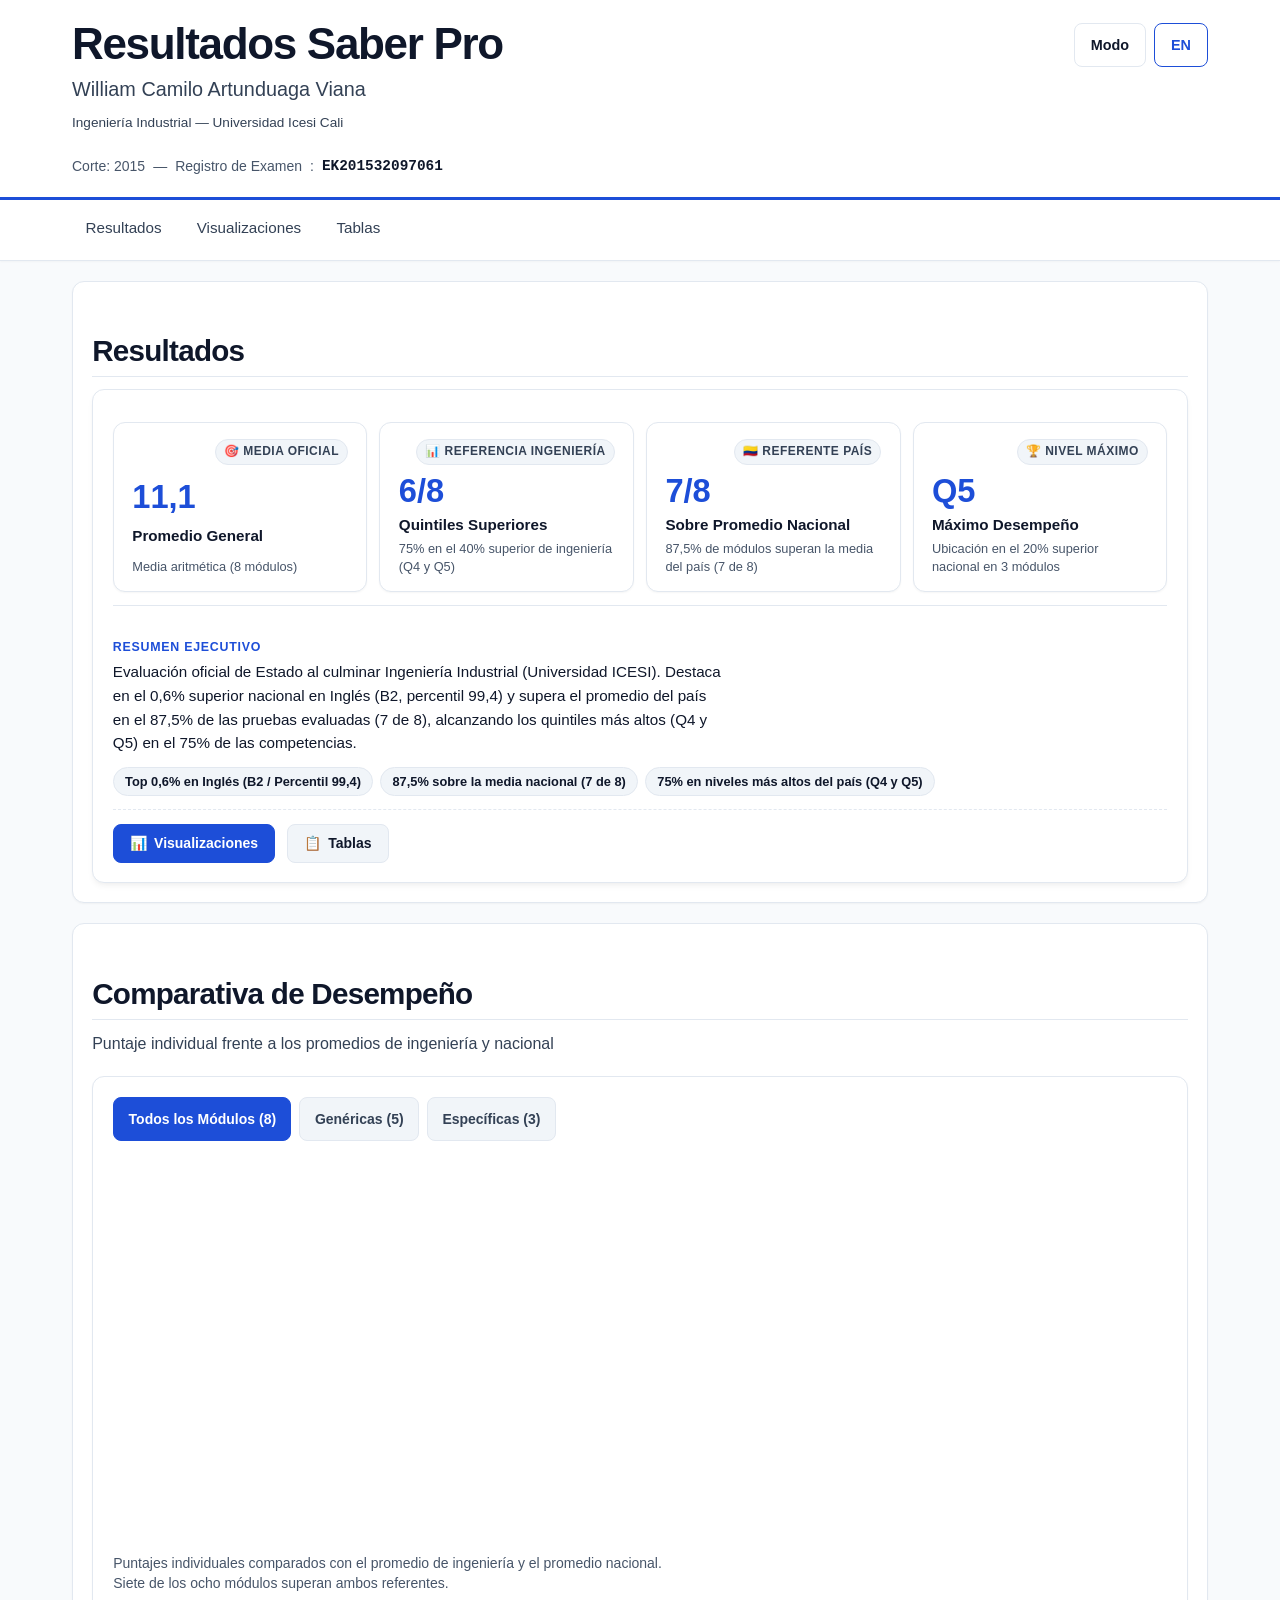
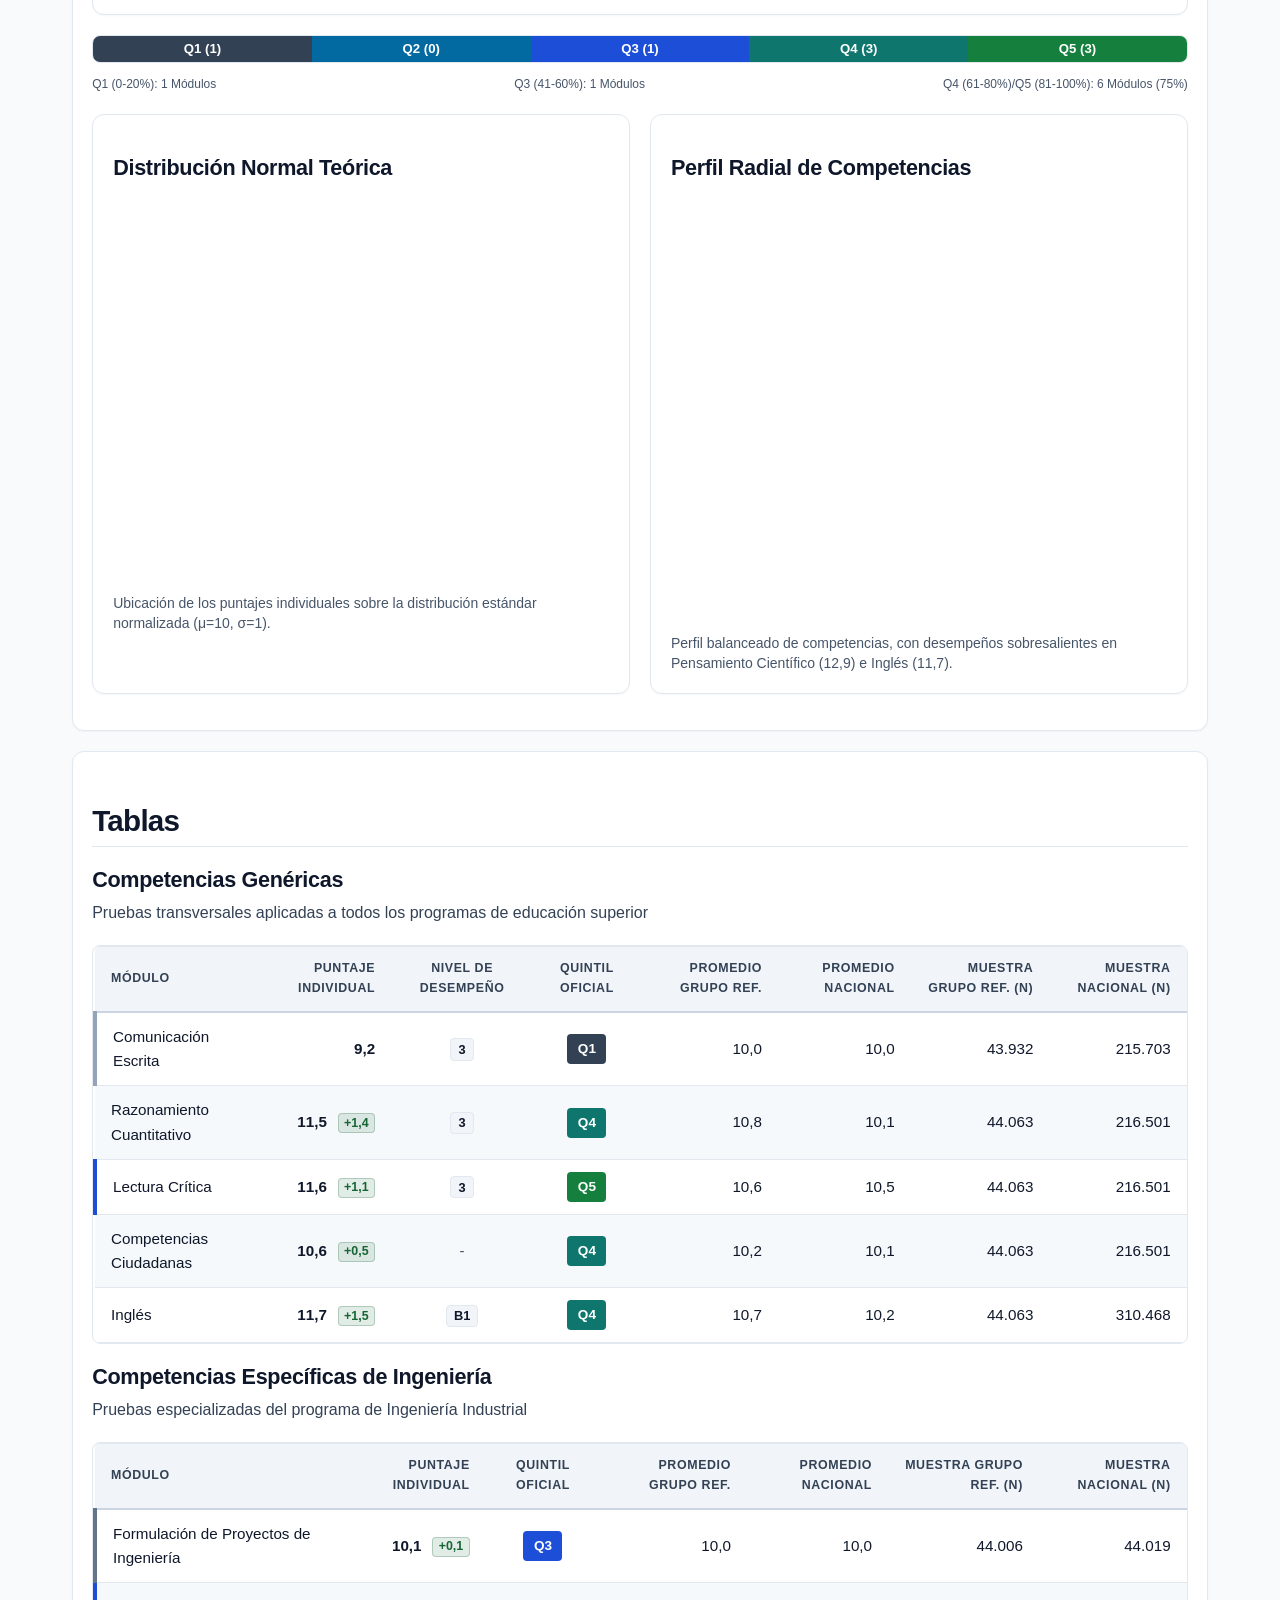
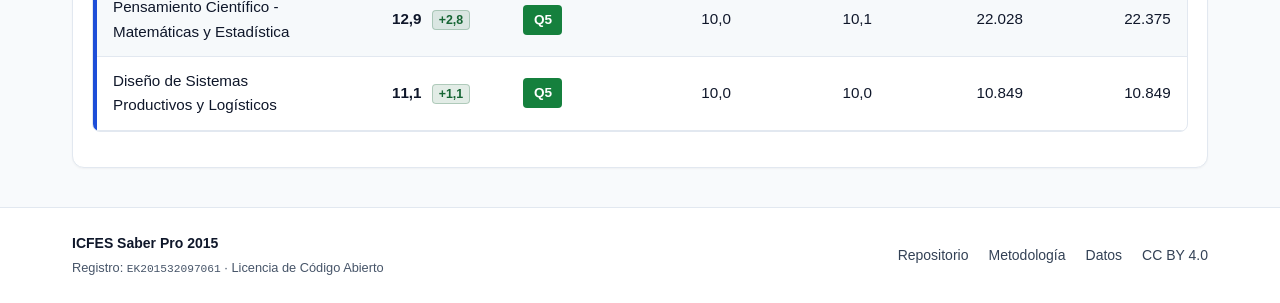
==== commit d1dc776a: "refactor(ui): eliminate redundant candidate metadata grid and streamline layout" ====
--- a/docs/index.html
+++ b/docs/index.html
@@ -118,7 +118,6 @@
                         <span class="hero-chip" data-i18n="header.chip_english">Top 0,6% en Inglés (B2 / Percentil 99,4)</span>
                         <span class="hero-chip" data-i18n="header.chip_national">87,5% sobre la media nacional (7 de 8)</span>
                         <span class="hero-chip" data-i18n="header.chip_quintiles">75% en niveles más altos del país (Q4 y Q5)</span>
-                        <span class="hero-chip" data-i18n="header.chip_institution">Universidad ICESI · Cali</span>
                     </div>
                 </div>
 
@@ -132,34 +131,6 @@
                         <span aria-hidden="true">📋</span>
                         <span data-i18n="nav.tables">Tablas</span>
                     </a>
-                </div>
-            </div>
-
-            <!-- Candidate Metadata Grid (High-Density Ribbon) -->
-            <div class="candidate-info-grid" role="region" aria-label="Metadatos oficiales del examen">
-                <div class="info-card">
-                    <div class="info-label" data-i18n="candidate_info.candidate_label">Examinado</div>
-                    <div class="info-value" data-i18n="candidate_info.candidate_name">William Camilo Artunduaga Viana</div>
-                </div>
-                <div class="info-card">
-                    <div class="info-label" data-i18n="candidate_info.program_label">Programa Académico</div>
-                    <div class="info-value" data-i18n="candidate_info.program_name">Ingeniería Industrial</div>
-                </div>
-                <div class="info-card">
-                    <div class="info-label" data-i18n="candidate_info.institution_label">Institución</div>
-                    <div class="info-value" data-i18n="candidate_info.institution_name">Universidad ICESI, Cali</div>
-                </div>
-                <div class="info-card">
-                    <div class="info-label" data-i18n="candidate_info.date_label">Fecha de Aplicación</div>
-                    <div class="info-value" data-i18n="candidate_info.date_value">22 de noviembre de 2015</div>
-                </div>
-                <div class="info-card">
-                    <div class="info-label" data-i18n="candidate_info.registration_label">Registro de Examen</div>
-                    <div class="info-value" data-i18n="candidate_info.registration_value">EK201532097061</div>
-                </div>
-                <div class="info-card">
-                    <div class="info-label" data-i18n="candidate_info.reference_group_label">Grupo de Referencia</div>
-                    <div class="info-value" data-i18n="candidate_info.reference_group_name">Ingeniería</div>
                 </div>
             </div>
         </section>
@@ -357,8 +328,8 @@
         <div class="container footer-content">
             <div class="footer-simple">
                 <div class="footer-brand">
-                    <strong>SABER PRO 2015 — William Camilo Artunduaga Viana</strong>
-                    <span class="footer-meta">Universidad ICESI · Cali · Registro: <code>EK201532097061</code> · ICFES · Código Abierto</span>
+                    <strong>ICFES Saber Pro 2015</strong>
+                    <span class="footer-meta">Registro: <code>EK201532097061</code> · Licencia de Código Abierto</span>
                 </div>
                 <ul class="footer-links">
                     <li><a href="https://github.com/willkwolf/ICFES-saberPro2015" target="_blank" rel="noopener" data-i18n="footer.repository">Repositorio</a></li>
--- a/docs/css/components.css
+++ b/docs/css/components.css
@@ -582,9 +582,9 @@
   background-color: var(--bg-surface-elevated);
   border: 1px solid var(--border-subtle);
   border-radius: var(--radius-lg);
-  padding: clamp(1rem, 0.85rem + 0.8vw, 1.5rem);
+  padding: clamp(0.85rem, 0.75rem + 0.6vw, 1.25rem);
   box-shadow: 0 4px 6px -1px rgba(0, 0, 0, 0.05), 0 2px 4px -2px rgba(0, 0, 0, 0.03);
-  margin-bottom: 1rem;
+  margin-bottom: 0;
   transition: box-shadow var(--transition-fast), border-color var(--transition-fast);
 }
 
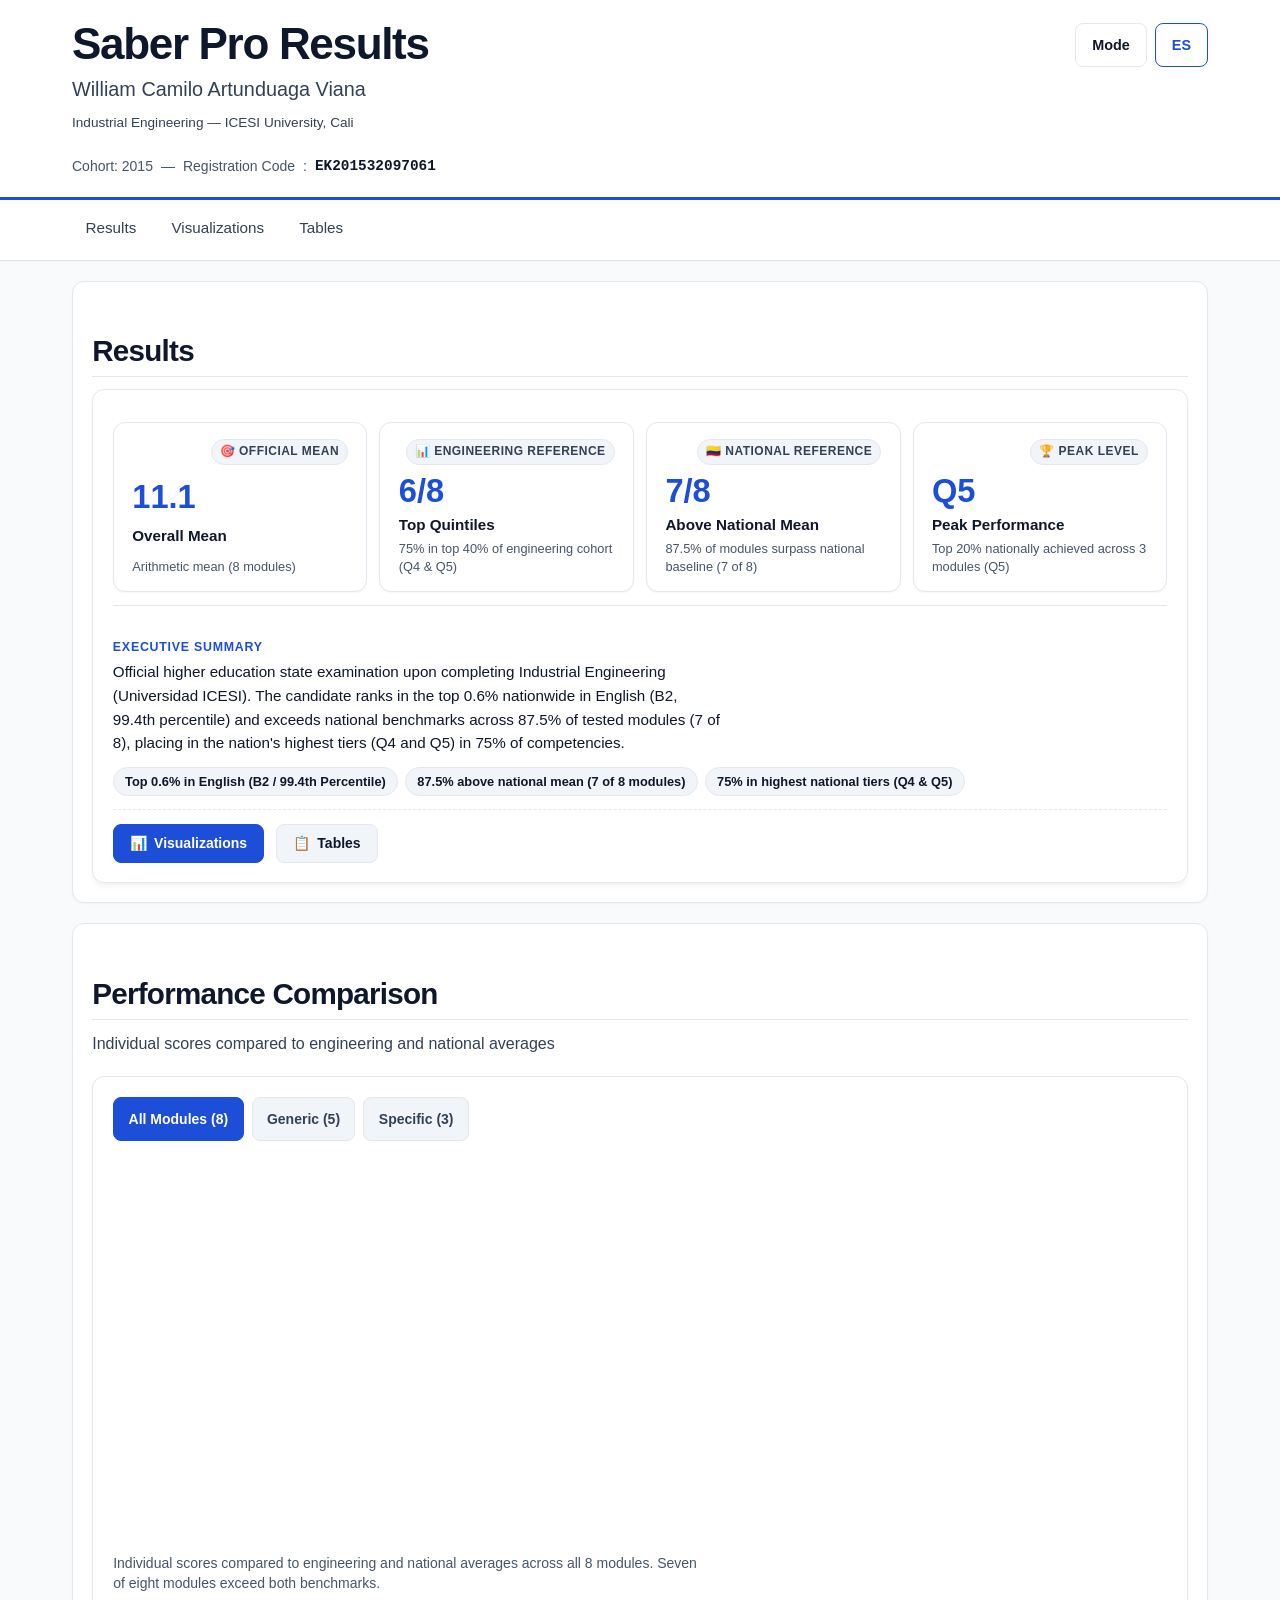
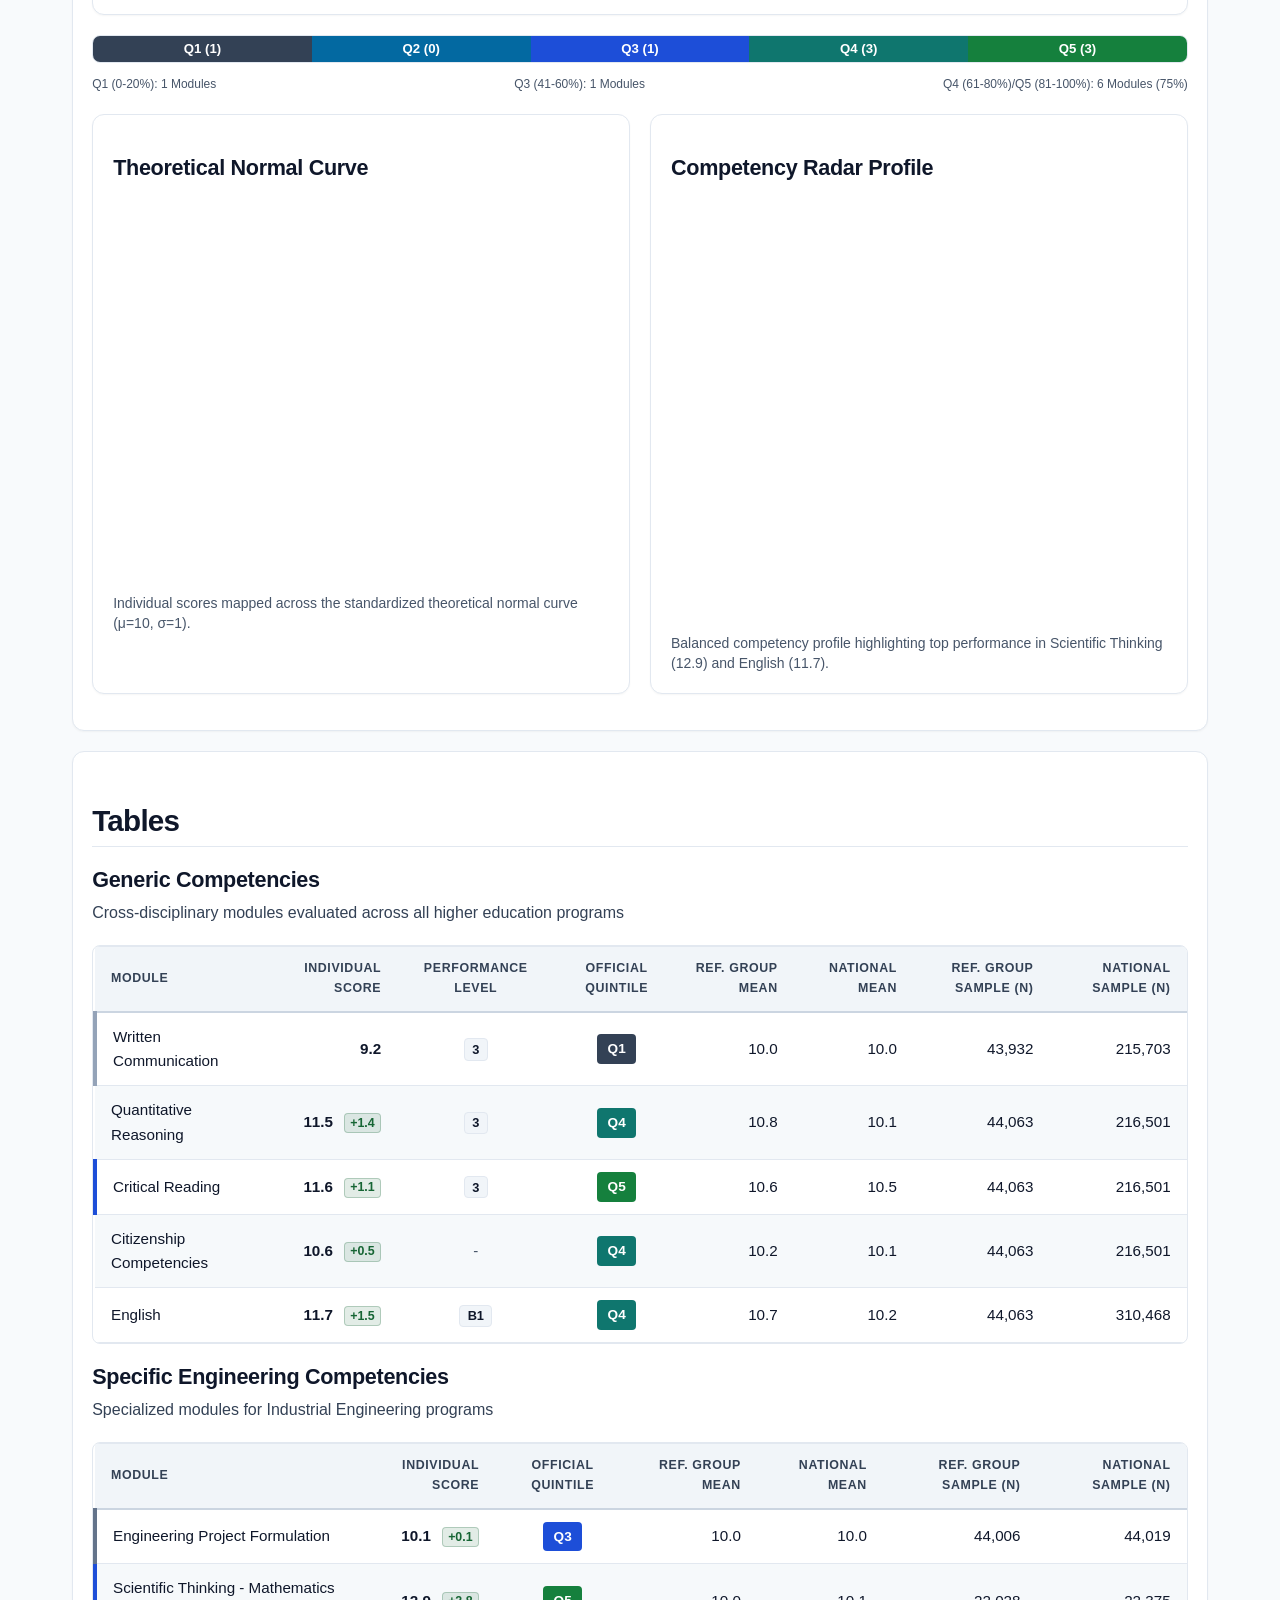
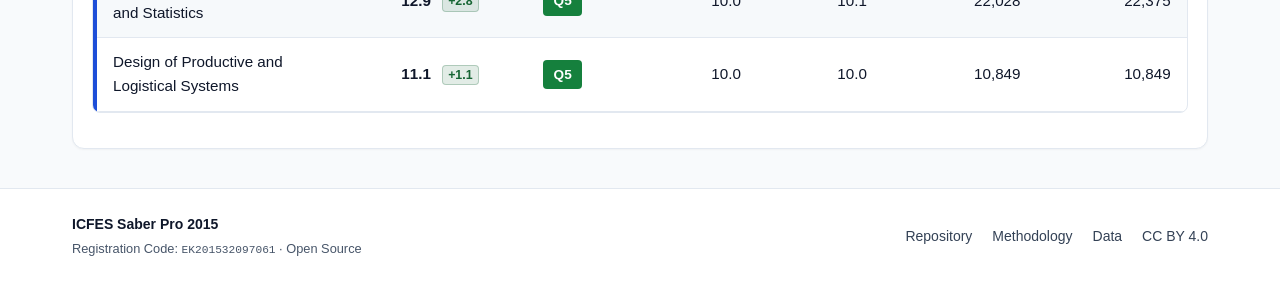
==== commit 1ce8dc8f: "feat(i18n): enforce light mode default, browser language auto-detection, and full DOM translation co" ====
--- a/docs/index.html
+++ b/docs/index.html
@@ -1,5 +1,5 @@
 <!DOCTYPE html>
-<html lang="es">
+<html lang="es" data-theme="light">
 <head>
     <meta charset="UTF-8">
     <meta name="viewport" content="width=device-width, initial-scale=1.0">
@@ -40,8 +40,8 @@
                 </div>
                 <div class="controls-bar" role="toolbar" aria-label="Controles de accesibilidad e idioma">
                     <button id="btnThemeToggle" class="btn btn-theme" type="button" aria-label="Alternar modo oscuro / claro" aria-pressed="false" data-i18n-aria="nav.theme_toggle_aria">
-                        <span class="theme-text" aria-hidden="true">Modo</span>
-                        <span class="visually-hidden">Tema</span>
+                        <span class="theme-text" aria-hidden="true" data-i18n="nav.theme_mode">Modo</span>
+                        <span class="visually-hidden" data-i18n="nav.theme_aria">Tema</span>
                     </button>
                     <button id="btnLangToggle" class="btn btn-lang" type="button" aria-label="Cambiar idioma a inglés" aria-pressed="false" data-i18n-aria="nav.language_toggle_aria">
                         <span class="lang-text">EN</span>
@@ -74,7 +74,7 @@
                 <div class="stats-grid">
                     <div class="stat-card" id="card-mean" tabindex="0" title="Media aritmética oficial exacta 11.0875 (11.1). Auditada contra la fuente primaria.">
                         <div class="stat-card-header">
-                            <span class="stat-badge">🎯 Media Oficial</span>
+                            <span class="stat-badge" data-i18n="stats.badges.official_mean">🎯 Media Oficial</span>
                         </div>
                         <div class="stat-number">11.2</div>
                         <div class="stat-label" data-i18n="stats.arithmetic_mean.title">Promedio General</div>
@@ -82,7 +82,7 @@
                     </div>
                     <div class="stat-card" id="card-quintiles" tabindex="0" title="75% de las pruebas (6 de 8) se sitúan en los dos quintiles más altos de ingeniería.">
                         <div class="stat-card-header">
-                            <span class="stat-badge">📊 Referencia Ingeniería</span>
+                            <span class="stat-badge" data-i18n="stats.badges.engineering_ref">📊 Referencia Ingeniería</span>
                         </div>
                         <div class="stat-number">6/8</div>
                         <div class="stat-label" data-i18n="stats.high_quintiles.title">Quintiles Superiores</div>
@@ -90,7 +90,7 @@
                     </div>
                     <div class="stat-card" id="card-above-nac" tabindex="0" title="87.5% de los módulos evaluados (7 de 8) superan la media de todos los evaluados del país.">
                         <div class="stat-card-header">
-                            <span class="stat-badge">🇨🇴 Referente País</span>
+                            <span class="stat-badge" data-i18n="stats.badges.national_ref">🇨🇴 Referente País</span>
                         </div>
                         <div class="stat-number">7/8</div>
                         <div class="stat-label" data-i18n="stats.above_national.title">Sobre Promedio Nacional</div>
@@ -98,7 +98,7 @@
                     </div>
                     <div class="stat-card" id="card-top-performance" tabindex="0" title="Ubicación en el Quintil 5 (20% superior nacional) en Pensamiento Científico, Diseño de Sistemas y Lectura Crítica.">
                         <div class="stat-card-header">
-                            <span class="stat-badge">🏆 Nivel Máximo</span>
+                            <span class="stat-badge" data-i18n="stats.badges.top_level">🏆 Nivel Máximo</span>
                         </div>
                         <div class="stat-number">Q5</div>
                         <div class="stat-label" data-i18n="stats.top_performance.title">Máximo Desempeño</div>
@@ -143,9 +143,9 @@
             <!-- Chart 1: Grouped Bar Chart -->
             <figure class="chart-figure" id="figure-comparison">
                 <div class="tabs-control" role="tablist" aria-label="Filtro de módulos para gráfico de barras">
-                    <button class="tab-btn active" type="button" role="tab" aria-selected="true" data-chart-filter="all">Todos los Módulos (8)</button>
-                    <button class="tab-btn" type="button" role="tab" aria-selected="false" data-chart-filter="generic">Genéricas (5)</button>
-                    <button class="tab-btn" type="button" role="tab" aria-selected="false" data-chart-filter="specific">Específicas (3)</button>
+                    <button class="tab-btn active" type="button" role="tab" aria-selected="true" data-chart-filter="all" data-i18n="charts.filters.all">Todos los Módulos (8)</button>
+                    <button class="tab-btn" type="button" role="tab" aria-selected="false" data-chart-filter="generic" data-i18n="charts.filters.generic">Genéricas (5)</button>
+                    <button class="tab-btn" type="button" role="tab" aria-selected="false" data-chart-filter="specific" data-i18n="charts.filters.specific">Específicas (3)</button>
                 </div>
                 <div class="chart-wrapper">
                     <canvas id="comparisonChart" role="img" aria-label="Gráfico de barras comparativo de puntajes"></canvas>
@@ -329,7 +329,7 @@
             <div class="footer-simple">
                 <div class="footer-brand">
                     <strong>ICFES Saber Pro 2015</strong>
-                    <span class="footer-meta">Registro: <code>EK201532097061</code> · Licencia de Código Abierto</span>
+                    <span class="footer-meta"><span data-i18n="candidate_info.registration_label">Registro</span>: <code>EK201532097061</code> · <span data-i18n="footer.open_source">Código Abierto</span></span>
                 </div>
                 <ul class="footer-links">
                     <li><a href="https://github.com/willkwolf/ICFES-saberPro2015" target="_blank" rel="noopener" data-i18n="footer.repository">Repositorio</a></li>
